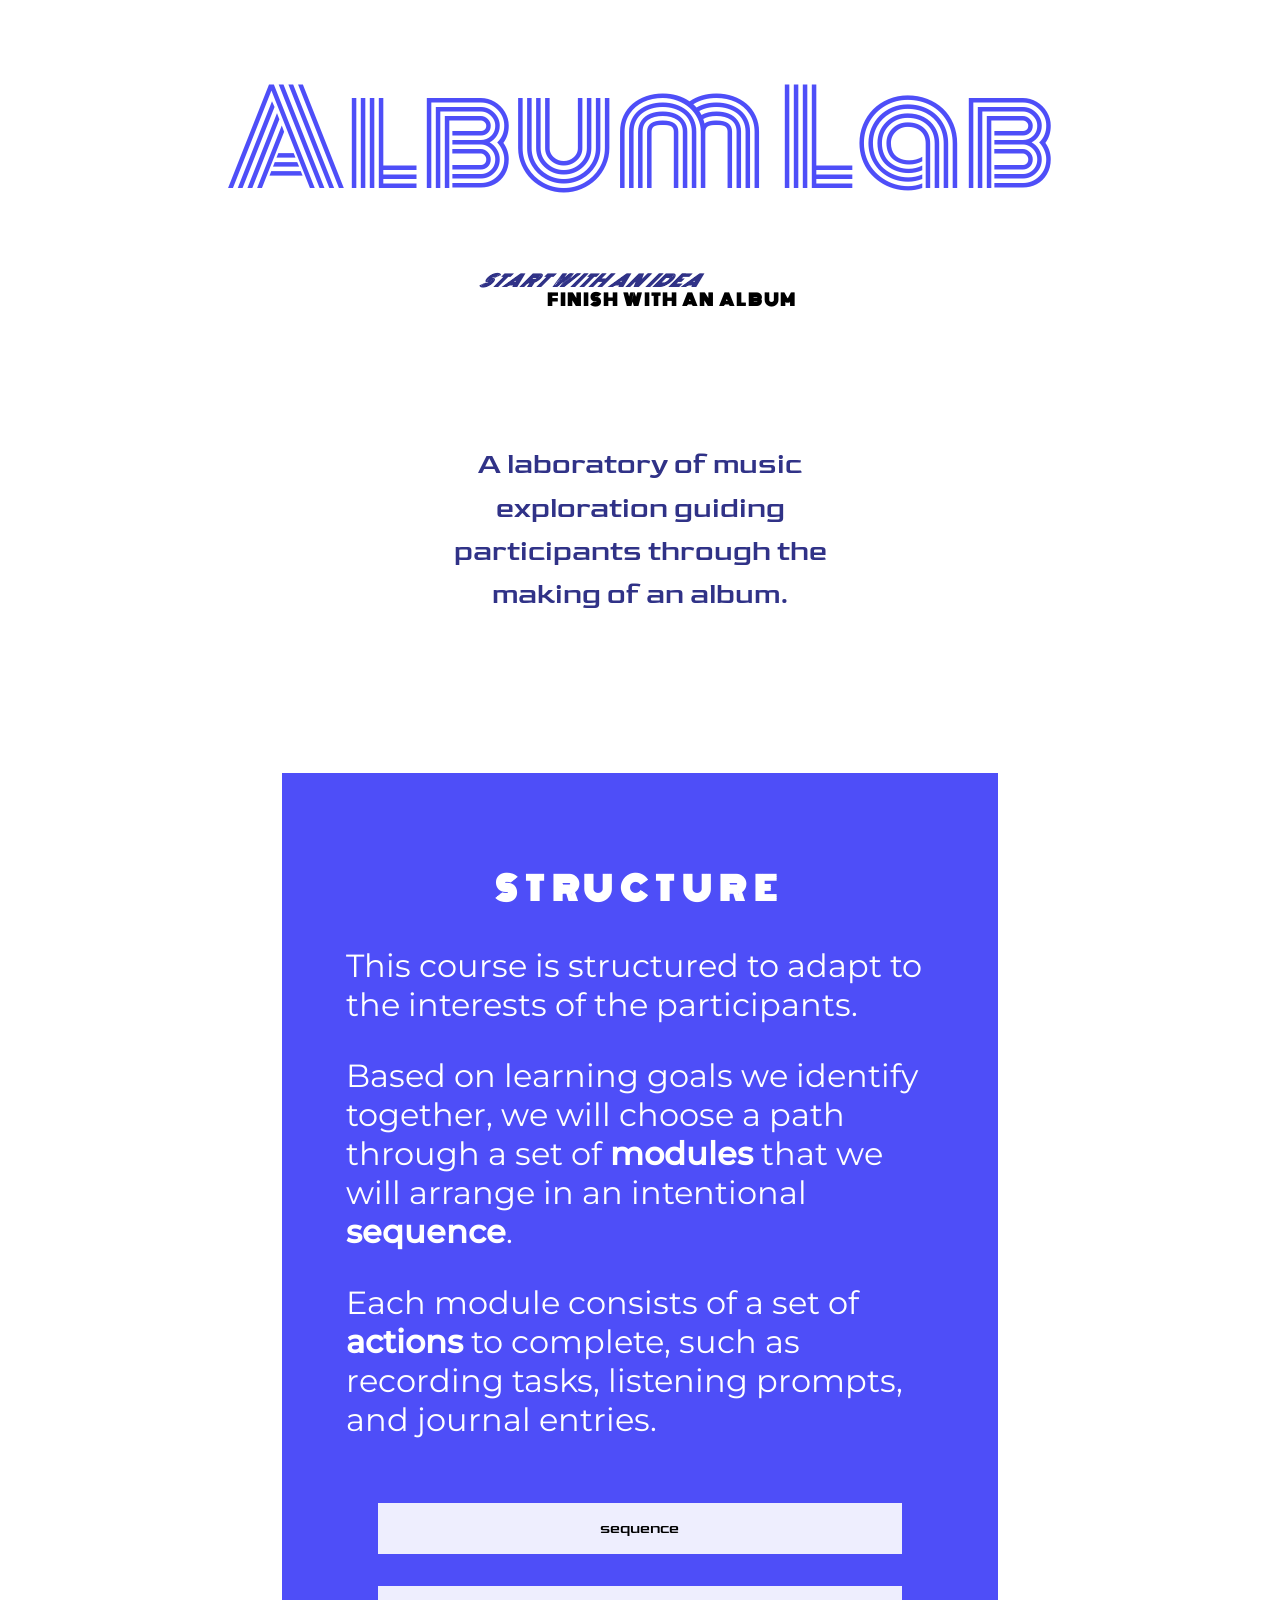
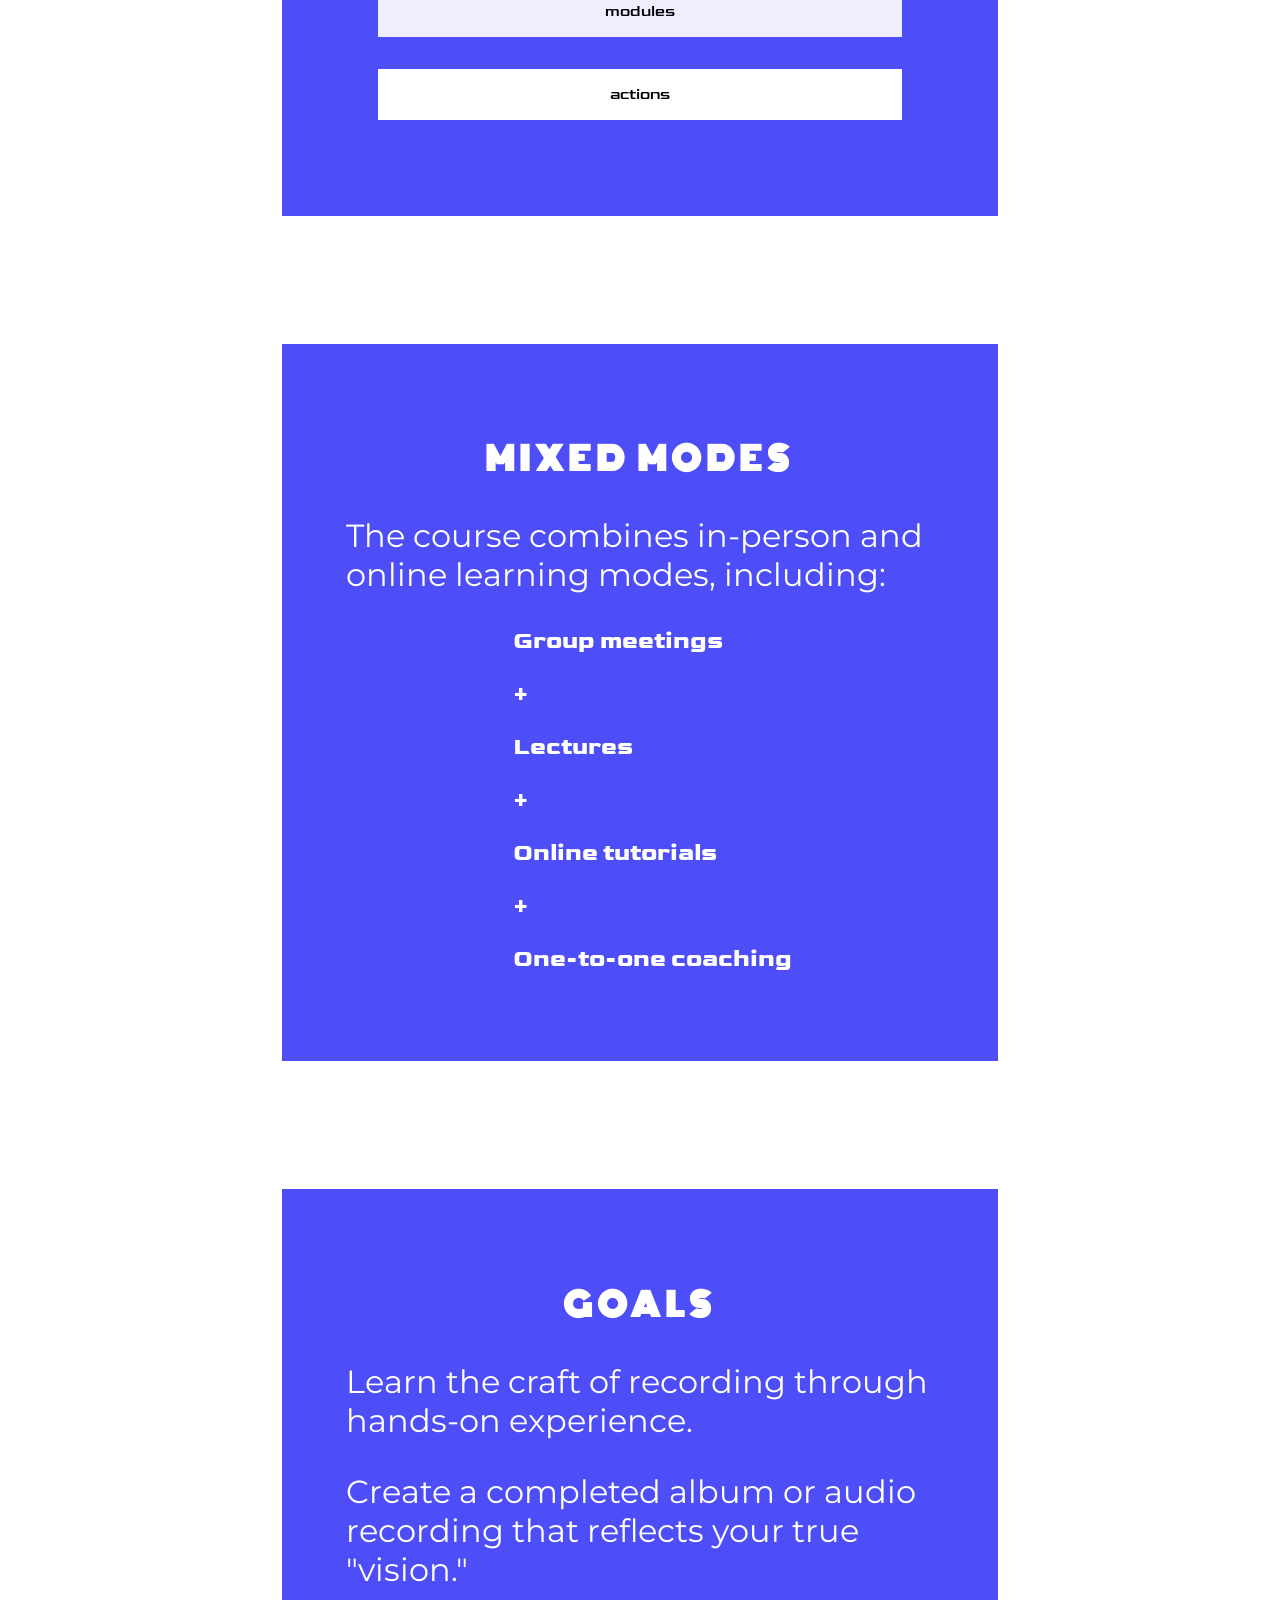
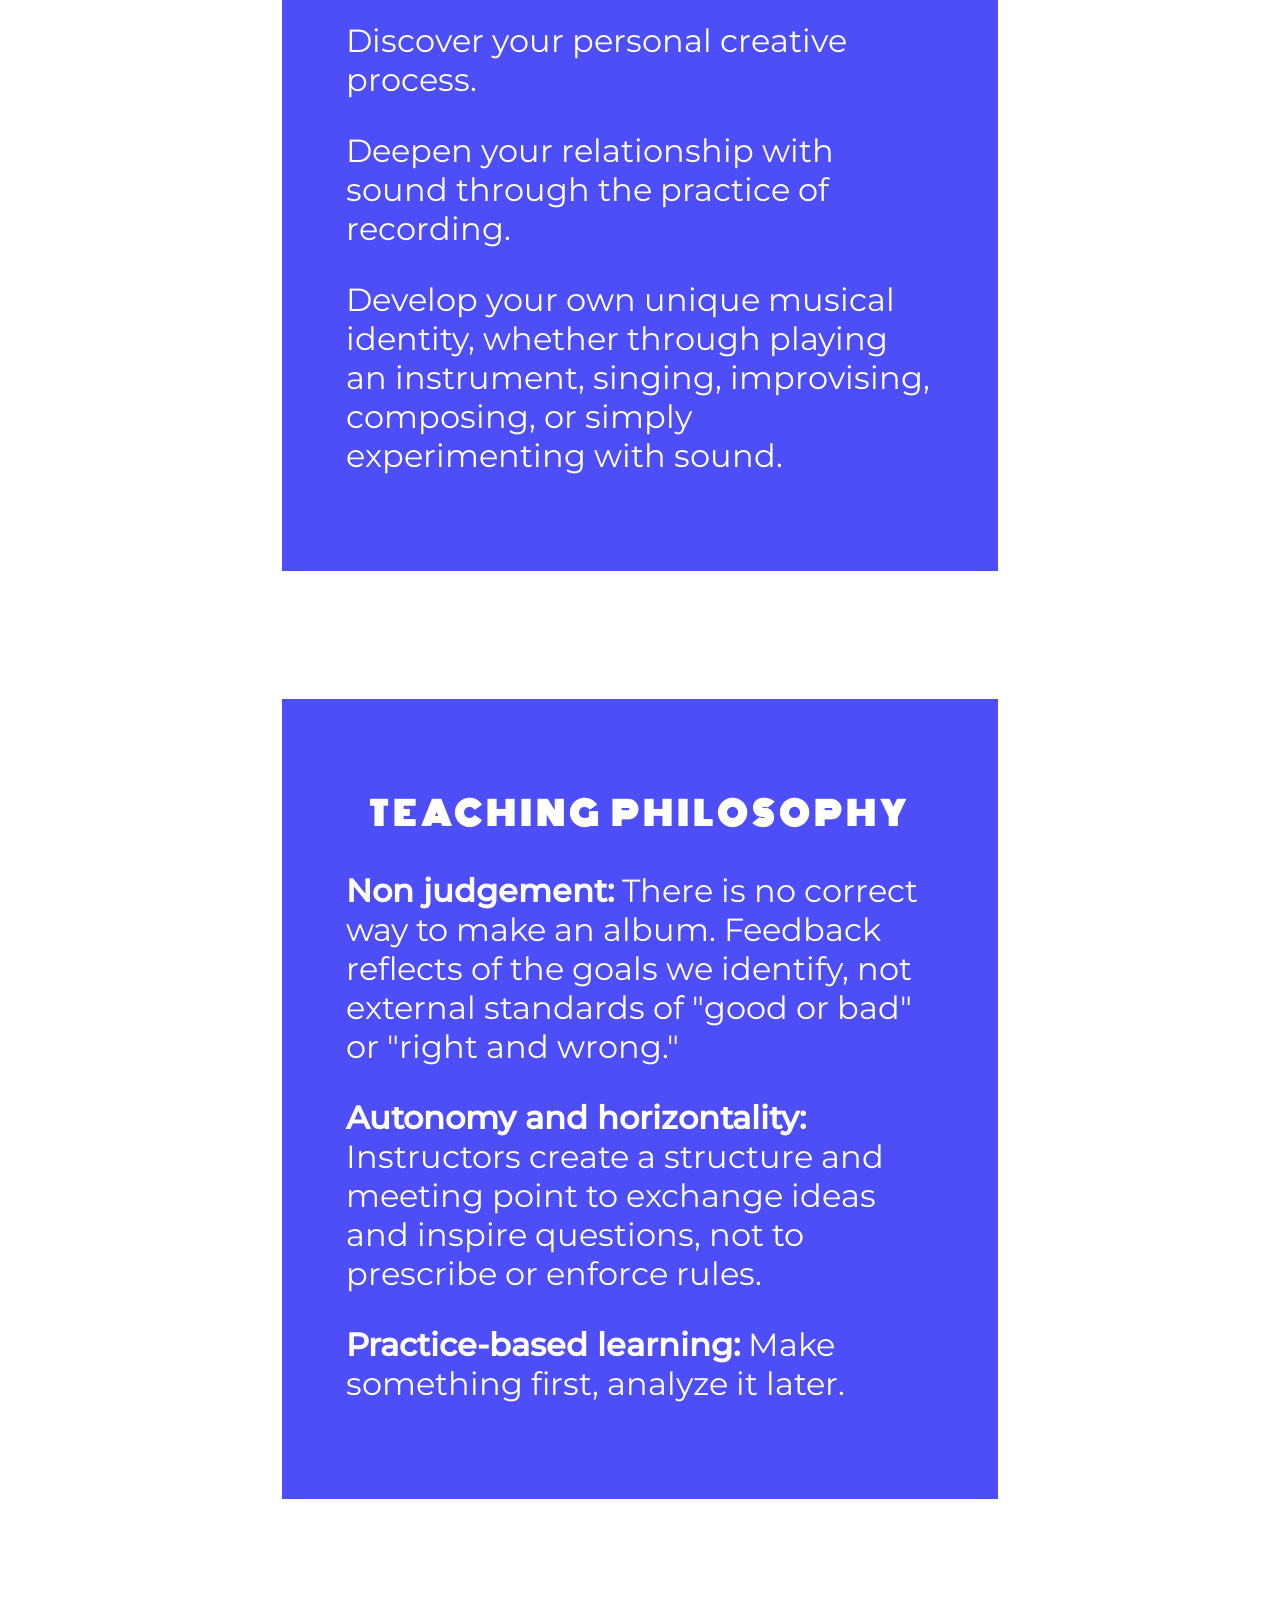
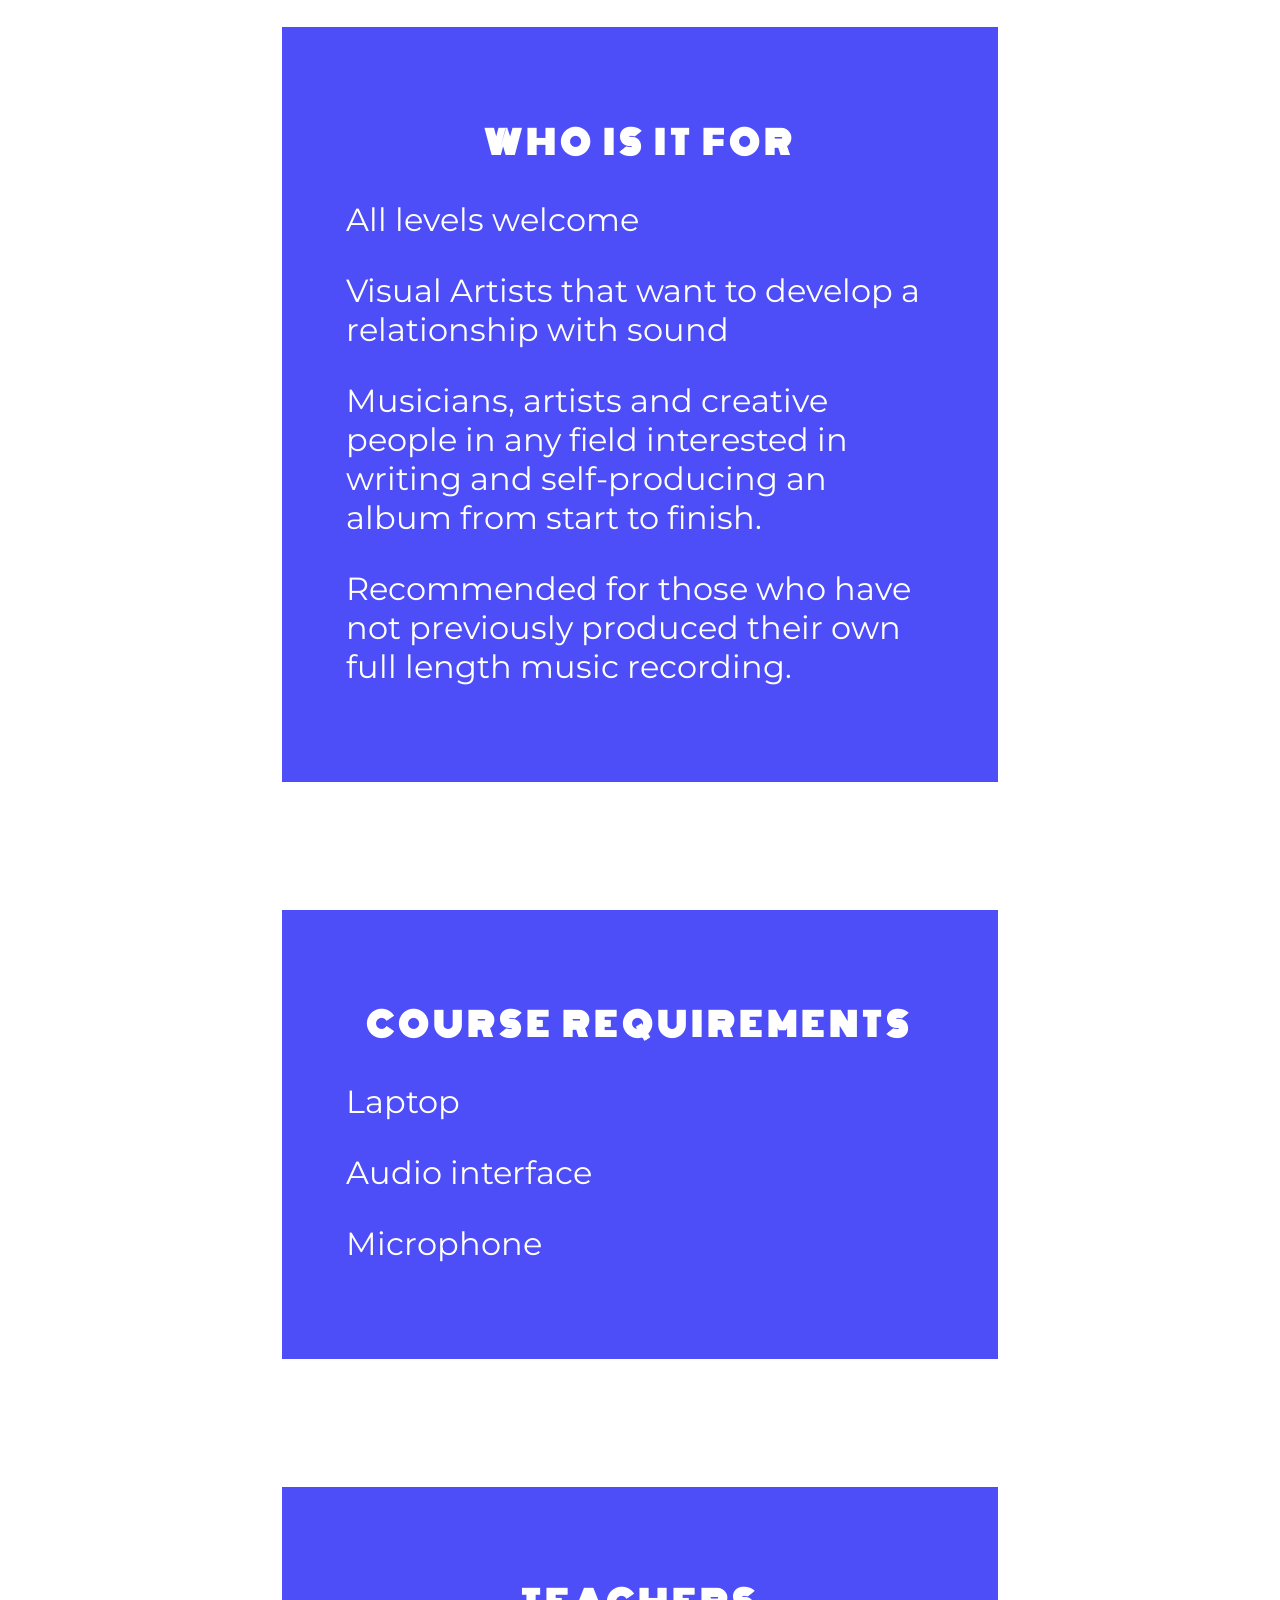
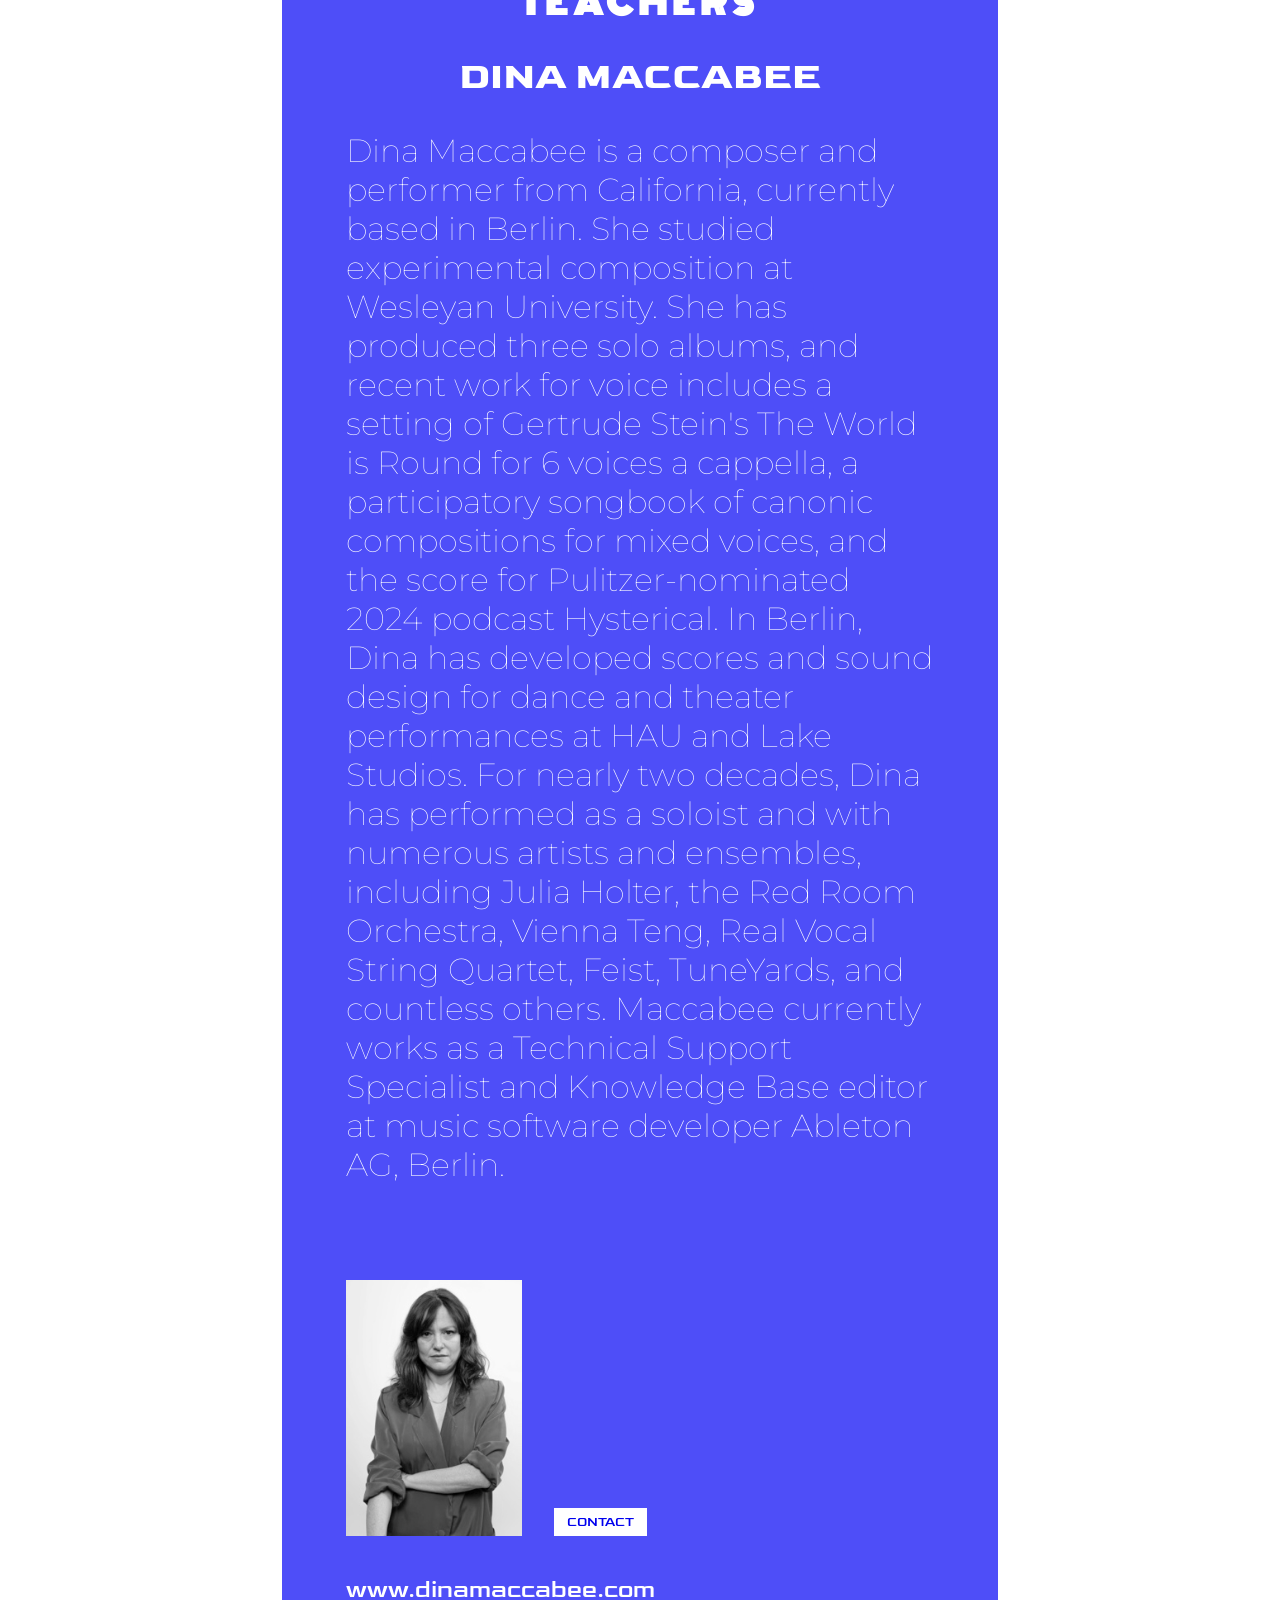
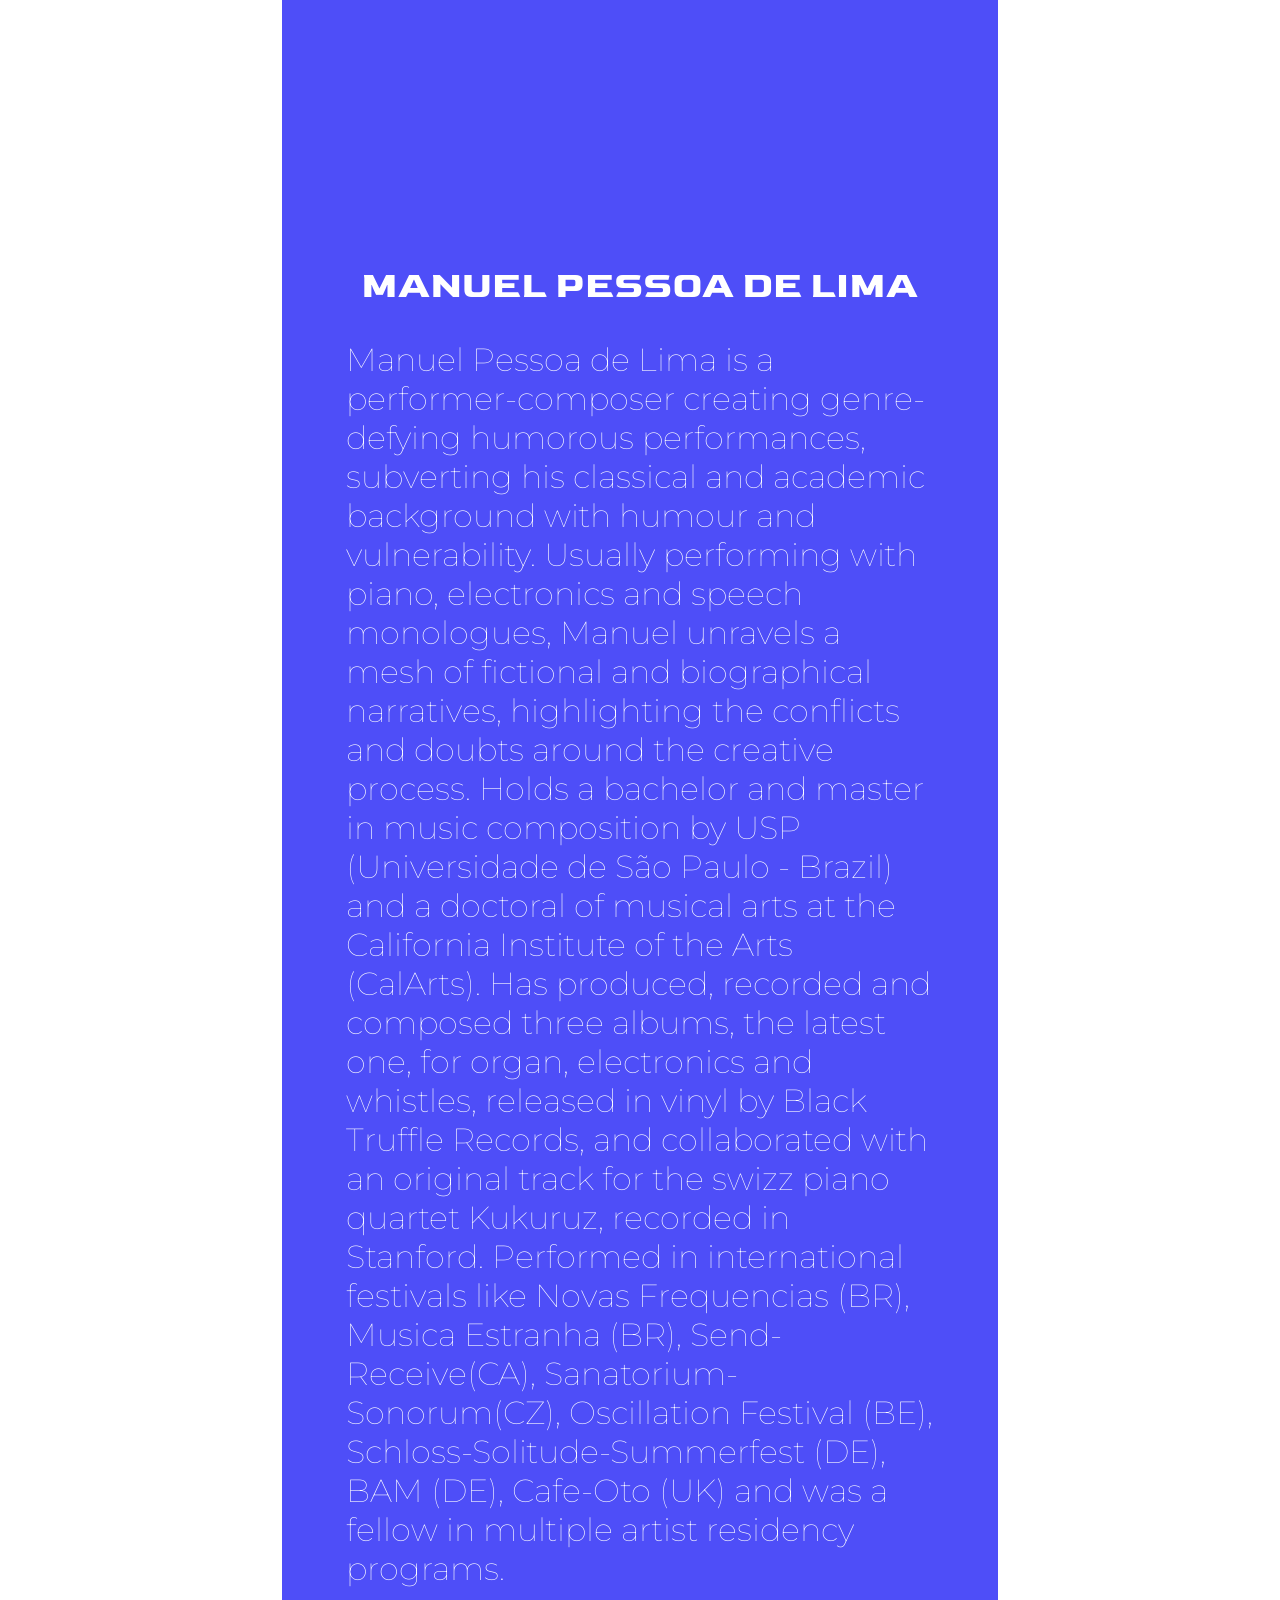
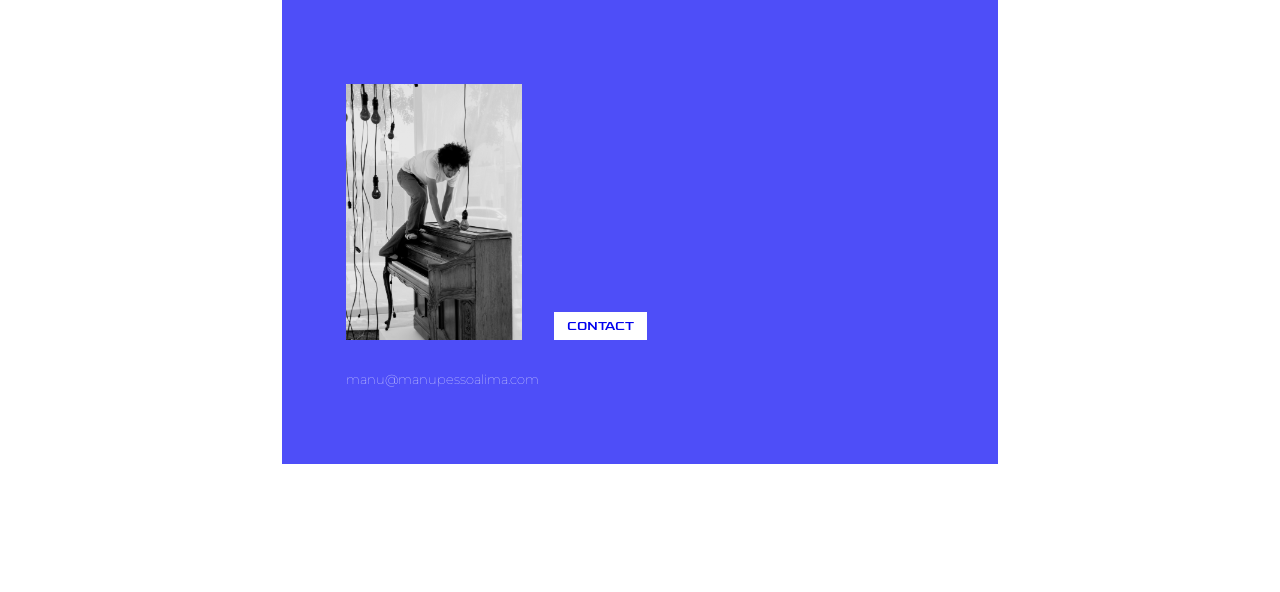
==== index.html @ 182e6493 "backup from bluehost" ====
<!DOCTYPE html>
<html lang="en">
<head>
    <meta charset="UTF-8">
    <meta name="viewport" content="width=device-width, initial-scale=1.0">
    <link rel="stylesheet" href="/css/albumfactory.css">
    <title>Album Lab</title>
</head>
<body>
    <div class="wrapper"> 
        <h1>Album Lab</h1>

        <div class="tagline-container">
            <p class="tagline">start with an idea</p>
            <p class="tagline right">finish with an album</p>
        </div>
        
        <div class="hero-block">
            <p class="description">A laboratory of music exploration guiding participants through the making of an album.  </p>    
        </div>

       <!--  <div class="contact-btn-container">
            <button class="open-contact">E-mail sign up</button>
        </div>

        <dialog class="contact-form-modal">
            <p>Want to learn how to join the next Album Lab session get started on recording your album? </p> 
            <p>Introduce yourself and sign up to receive more info about upcoming classes.</p>

            <form class="contact-form" action="/assets/contactform.php" method="post">
                <input type="text" name="name" placeholder="write your name" required>
                <input type="email" name="contact" placeholder="email" required>
                <textarea name="message" placeholder="message (optional)"></textarea>
                <button type="submit" name="submit" class="submit">Submit</button>
            </form>

            <p class="form-feedback"></p>
            <button class="close-contact">X</button>
        </dialog> -->
        
        <div class="course-wrapper">            
            <div class="card-container">
                <h2 class="card-title structure-grid-title">structure</h2>
                
                <p class="card-description">This course is structured to adapt to the interests of the participants.</p>
                <p class="card-description"> Based on learning goals we identify together, we will choose a path through a set of <strong>modules</strong>  that we will arrange in an intentional <strong>sequence</strong>.</p>
                <p class="card-description"> Each module consists of a set of <strong>actions</strong>  to complete, such as recording tasks, listening prompts, and journal entries.</p>

                
                <div class="structure-grid">
                    <a href="/sequence.html" class="structure-grid-button structure-first-item">sequence</a>
                    <a href="/modules.html" class="structure-grid-button structure-second-item">modules</a>    
                    <a href="/actions.html" class="structure-grid-button structure-third-item">actions</a>
                </div>

               

            </div> 

          
            
            <div class="card-container">
                <h2 class="card-title mixed-modes-title">MIXED MODES</h2> 
                <p class="card-description">The course combines in-person and online learning modes, including:</p>       
                <ul>
                    <li>Group meetings</li>
                    <p class="plus">+</p>
                    <li>Lectures</li>
                    <p class="plus">+</p>
                    <li>Online tutorials</li>
                    <p class="plus">+</p>
                    <li>One-to-one coaching</li>
                </ul>
            </div><!--card container-->

            <div class="card-container card-what-is-it-for">
                <h2 class="card-title">GOALS</h2>
                <p class="card-description">Learn the craft of recording through hands-on experience.</p>

                <p class="card-description">Create a completed album or audio recording that reflects your true "vision."</p>

                <p class="card-description">Discover your personal creative process.</p>

                <p class="card-description">Deepen your relationship with sound through the practice of recording.</p>

                <p class="card-description">Develop your own unique musical identity, whether through playing an instrument, singing, improvising, composing, or simply experimenting with sound.</p>
            </div>

            <div class="card-container card-philosophy">
                <h2 class="card-title">TEACHING PHILOSOPHY</h2>
            

                <p class="card-description"> <strong>Non judgement:</strong>  There is no correct way to make an album. Feedback reflects of the goals we identify, not external standards of "good or bad" or "right and wrong."</p>

                <p class="card-description"> <strong>Autonomy and horizontality:</strong>  Instructors create a structure and meeting point to exchange ideas and inspire questions, not to prescribe or enforce rules.</p>

                <p class="card-description"> <strong>Practice-based learning:</strong>  Make something first, analyze it later.</p>


            </div>

            <div class="card-container card-publico-alvo">
                <h2 class="card-title">WHO IS IT FOR</h2>
                <p class="card-description publico-alvo">All levels welcome</p>
                <p class="card-description publico-alvo">Visual Artists that want to develop a relationship with sound</p>
                <p class="card-description publico-alvo">Musicians, artists and creative people in any field interested in writing and self-producing an album from start to finish.</p>
                <p class="card-description publico-alvo">Recommended for those who have not previously produced their own full length music recording.</p>
            </div>

            <div class="card-container card-requirements">
                <h2 class="card-title">COURSE REQUIREMENTS</h2>
                <p class="card-description requirements">Laptop</p>
                <p class="card-description requirements">Audio interface</p>
                <p class="card-description requirements">Microphone</p>
            </div>

            <div class="card-container card-bios">
                <h2 class="card-title">TEACHERS</h2>
                <div class="bio">
                    <h3 class="teacher-name">Dina Maccabee</h3>
                    <p class="teacher-bio">Dina Maccabee is a composer and performer from California, currently based in Berlin. She studied experimental composition at Wesleyan University. She has produced three solo albums, and recent work for voice includes a setting of Gertrude Stein's The World is Round for 6 voices a cappella, a participatory songbook of canonic compositions for mixed voices, and the score for Pulitzer-nominated 2024 podcast Hysterical. In Berlin, Dina has developed scores and sound design for dance and theater performances at HAU and Lake Studios. For nearly two decades, Dina has performed as a soloist and with numerous artists and ensembles, including Julia Holter, the Red Room Orchestra, Vienna Teng, Real Vocal String Quartet, Feist, TuneYards, and countless others. Maccabee currently works as a Technical Support Specialist and Knowledge Base editor at music software developer Ableton AG, Berlin.</p>
                    
                    <div class="contact-container">
                        
                        <div class="profile-photo photo-dina"></div>
                        <div class="contact-me">
                                <a href="mailto:violina@gmail.com" class="contact-btn">contact</a>
                        </div>
                    </div>
                    <a class="website-link" href="https://www.dinamaccabee.com/" target="_blank">www.dinamaccabee.com</a> 
                </div>

                <div class="bio-space"></div>

                <div class="bio">
                    <h3 class="teacher-name">Manuel Pessoa de Lima</h3>
                    <p class="teacher-bio">Manuel Pessoa de Lima is a performer-composer creating genre-defying humorous performances, subverting his classical and academic background with humour and vulnerability. Usually performing with piano, electronics and speech monologues, Manuel unravels a mesh of fictional and biographical narratives, highlighting the conflicts and doubts around the creative process. Holds a bachelor and master in music composition by USP (Universidade de São Paulo - Brazil) and a doctoral of musical arts at the California Institute of the Arts (CalArts). Has produced, recorded and composed three albums, the latest one, for organ, electronics and whistles, released in vinyl by Black Truffle Records, and collaborated with an original track for the swizz piano quartet Kukuruz, recorded in Stanford. Performed in international festivals like Novas Frequencias (BR), Musica Estranha (BR), Send-Receive(CA), Sanatorium-Sonorum(CZ), Oscillation Festival (BE), Schloss-Solitude-Summerfest (DE), BAM (DE), Cafe-Oto (UK) and was a fellow in multiple artist residency programs.</p>

                    <div class="contact-container">
                        <div class="profile-photo photo-manu"></div>
                        <div class="contact-me">
                                <a href="mailto:manu@manupessoalima.com" class="contact-btn" >contact</a>
                        </div>
                    </div>
                    <p class="email">manu@manupessoalima.com</p> 
                </div>
            </div>
                        
        </div>
    </div>
<script src="/assets/script.js?v=2"></script>
</body>
</html>
---- css/albumfactory.css ----
/*/////////////////////
GENERAL SETUP
/////////////////////*/


@font-face {
    font-family: 'monoton';
    src: url(/assets/fonts/Monoton-Regular.woff2);
}

@font-face {
    font-family: 'goldman';
    src: url(/assets/fonts/Goldman-Bold.woff2);
    font-weight:700;
}

@font-face {
    font-family: 'goldman';
    src: url(/assets/fonts/Goldman-Regular.woff2);
    font-weight:400;
}

@font-face {
    font-family: 'montserrat' ;
    src: url(/assets/fonts/Montserrat-Thin.woff2);
    font-weight:100;
}

@font-face {
    font-family: 'montserrat';
    src: url(/assets/fonts/Montserrat-Light.woff2);
    font-weight:300;
}

@font-face {
    font-family: 'montserrat';
    src: url(/assets/fonts/Montserrat-Medium.woff2);
    font-weight:500;
}

@font-face {
    font-family: 'montserrat';
    src: url(/assets/fonts/Montserrat-Regular.woff2);
    font-weight:400;
}

/*/////////////////////
SETUP MOBILE
/////////////////////*/

:root{

    --fs-regular:1rem;
    --fs-website-link:0.8rem;
    --fs-logo:4rem;
    --fs-description:1.5rem;
    --fs-list-bigger:1.5rem;
    --fs-items:clamp(1.5rem, 5vw, 3rem);
    --fs-items-smaller:clamp(1rem, 3vw, 2rem);
    --fs-back-to-home:1em;
    --fs-card-title:clamp(1rem, 3vw, 2rem);
    --fs-card-item:2rem;
    --fs-module-btn:1rem;
    --fs-action-item:clamp(0.8rem, 1vw, 1.5rem);
    --fs-module-item:clamp(0.8rem, 1vw, 1.5rem);
    --fs-module-grid-item:clamp(1rem, 2vw, 1.5rem);
    --fs-contact-btn: clamp(0.8rem, 1vw, 1.5rem);

    --color-logo:rgb(78, 78, 248);
    --color-light-shade: rgba(22, 24, 120, 0.888);
    --color-cards:rgba(78, 78, 248);
    --color-card-text:rgb(255, 255, 255); 
    --color-first-item:rgba(255, 255, 255, 0.9);
    --color-second-item:rgba(255, 255, 255, 0.9);
    --color-third-item:rgb(255, 255, 255);
    --color-module-btn:rgba(255, 255, 255);
    --color-action-btn:rgba(255, 255, 255);
    --color-module-1:rgb(152, 248, 166);
    --color-module-2:rgb(79, 149, 255);
    --color-module-3:rgba(255, 230, 1, 0.834);
    --color-btn-hover:rgb(12, 243, 255);
    --color-modal-item-text:rgb(0, 0, 0);

    --color-contact-btn:white;


    --color-random-module-1: #E63946; /* Vibrant red - anchor */
    --color-random-module-2: #F1FAEE; /* Soft off-white */
    --color-random-module-3: #A8DADC; /* Light aqua */
    --color-random-module-4: #457B9D; /* Desaturated blue */
    --color-random-module-5: #1D3557; /* Deep navy */
    --color-random-module-6: #FFB703; /* Warm yellow-orange */
    --color-random-module-7: #8ECAE6; /* Sky blue */


    /* --color-logo: rgb(78, 78, 248); */

    --color-month-card: rgb(78,78,248);
    --color-month-card-text:white;
    --color-month1:  rgba(255, 99, 71, 0.15);    /* Tomato red */
    --color-month2:  rgba(255, 165, 0, 0.25);    /* Orange */
    --color-month3:  rgba(255, 215, 0, 0.85);    /* Gold */
    --color-month4:  #00c95bd9;   /* Medium sea green */
    --color-month5:  rgba(32, 178, 170, 0.85);   /* Light sea green */
    --color-month6:  rgba(70, 130, 180, 0.85);   /* Steel blue */
    --color-month7:  rgba(123, 104, 238, 0.85);  /* Medium slate blue */
    --color-month8:  rgba(186, 85, 211, 0.85);   /* Medium orchid */
    --color-month9:  rgba(255, 105, 180, 0.85);  /* Hot pink */
    --color-month10: rgba(205, 92, 92, 0.85);    /* Indian red */
}

body{ 
    margin:0;
    padding:0; 
    font-family: "Goldman", sans-serif;
    font-size:var(--fs-regular);
}

/*/////////////////////
LAYOUT MOBILE
/////////////////////*/

.wrapper{
    width:100%;
    margin:0 auto;
}

.tagline-container{
    width:80%;
    margin:1em auto;
    
}

.hero-block{
    width:60%;
    margin:1em auto; 
    padding:1em;  
}

.contact-btn-container{
    margin:1em;
    padding:1em;
    gap:0;
    margin-bottom:5em;
}

.course-wrapper{
    width:80%;
    margin:3em auto;
}

.card-container{
    background-color:var(--color-cards);
    padding:2em;
    
    margin-bottom:4em;
    color:var(--color-card-text);
}

.coming-soon-wrapper{
    background-color: black;
    width:100%;
    max-width: 100vw; /* prevent overflow beyond viewport */
    box-sizing: border-box;
}

.structure-grid{ 
    display:grid;
    padding:1em;
    grid-template-columns: 1fr 1fr;
    grid-template-rows:auto 1fr 0.25fr;
    gap:1em;
    justify-content: center;
}

.back-to-home-container{
    margin:1em;
}

.sequence-card{
    width:70%;
    margin:4em auto;
    padding:2em;
    background-color: var(--color-month-card);
}

.modal-btn-container{
    text-align: center;
    margin:5em auto 2em;
}

.module-grid, .action-grid, .contact-btn-container{
    display:flex;    
    flex-wrap:wrap;
    
    justify-content: center;
  
}


.module-grid, .action-grid{
    margin:1em;
    padding:1em; 
    gap:1em;
}



.contact-container{
    display:flex;
    height:16em;
    align-items: center;    
    gap:1em;
    margin:3em auto 1em;   
}

.contact-me{
    height:100%;
    width:50%;
    display:flex;
    align-items:end;
}

.email{
    font-family:'montserrat';
    font-weight:100;
    font-size:0.8rem;
}

.profile-photo{
    width:50%;
    height:100%;
    background-blend-mode: multiply;   
}

.photo-dina{
    background-image: url(/assets/img/dina.jpeg);
    background-position: 80% center;
    filter: grayscale(100%);
    background-repeat: no-repeat;
    background-size: cover;  
}

.photo-manu{
    background-image: url(/assets/img/manu_credit_john_viscotti.jpeg);
    background-position: 70% center;
    background-size: cover;  
    filter: grayscale(100%);
}

/*/////////////////////
TYPOGRAPHY MOBILE
/////////////////////*/

h1{
    font-family: 'monoton';
    font-size:var(--fs-logo);
    font-weight:100;
    color:var(--color-logo);
    
    line-height:0.85;
    text-align:center;
    
    /* transform: perspective(500px) rotateX(49deg) rotateY(-22deg) ;   */
 
}

.tagline{
    font-family:'monoton', sans-serif;
    font-weight:800;
    letter-spacing: 2px;
    line-height: 0.2;
    text-transform: uppercase;
    transform:skew(-45deg);
    color:var(--color-light-shade);

}

h2{
    font-family: 'monoton', sans-serif;
    text-transform: uppercase;
    font-size:var(--fs-items);
    text-align: center;
    letter-spacing: 5px;
}

.month-number{
    margin:0;
    color:var(--color-month-card-text);
}

h3{
    text-transform: uppercase;
    text-align: center;
    margin:0;
}

.month-subtitle{
    color:var(--color-card-text);
}

.month-card-item{
    font-size:var(--fs-card-item);
    text-align: center;
    color:var(--color-card-text);
}

.right{
    text-align: right;
    transform:skew(0);
    color:black;
}


.description{   
    font-size: var(--fs-description);
    color:var(--color-light-shade);
    line-height: 1.4;
}

.card-description{
    color:var(--color-card-text);
    font-family:'montserrat';
}



.card-title{
    text-align: center;
    color:var(--color-card-text);
    font-size:var(--fs-card-title);
}

ul{
    width:50%;
    margin:0 auto;  
    list-style-type: none;
    font-weight: 800;
    font-size:var(--fs-list-bigger);
}

li{
    margin:1em 0;
    color:var(--color-card-text);
}

.plus{
    text-align: left;
    color:var(--color-card-text);
}

.structure-grid-button{ 
    text-decoration: none;
    text-align: center;
    color:var(--color-card-text);
    color:black;
    padding: 4em 0.5em;
}

.structure-grid-button:hover{
    background-color:var(--color-btn-hover);
    color:white;
    
}

.bio-space{
    height:8em;
}

.teacher-bio{
    font-family:'montserrat';
    font-weight:400;
}

.contact-btn{
   display:flex;
    
    text-decoration:none;
    text-transform: uppercase;
    padding:0.5em 1em;
    background-color: var(--color-contact-btn);
    font-size: var(--fs-contact-btn);
}

.contact-btn:hover{
    background-color: var(--color-btn-hover);
}

.back-to-home{
    text-decoration: none;
    font-size:var(--fs-back-to-home); 
    color: var(--color-light-shade);
    
    padding:0.5em;
}

.back-to-home:hover{
    background-color:var(--color-btn-hover);
    
}

.module-btn, .action-btn{
    
    text-decoration:none;
    padding:1em 3em;
    color:black;
    font-size:var(--fs-module-btn);
    font-weight:800;
    text-transform: uppercase;  
    border:none;
}

.module-btn{
    background-color:var(--color-module-btn);
}

.action-btn{
    background-color: var(--color-action-btn);
}

.module-btn:hover, .action-btn:hover{
    color:white;
    background-color: var(--color-btn-hover);
   
}

.modal{
    border:none;
    max-width:50%;
    background-color: rgba(12,32,33,0);
}

.modal::backdrop{
    background:linear-gradient(45deg, rgb(0, 0, 0), rgba(190, 183, 184, 0.7));
   
}

.close-modal-btn{
    background-color: rgb(228, 227, 227);
    border:none;
    padding:1em;
    margin:2em 0 1em;
}

.close-modal-btn:hover{
    background-color:var(--color-btn-hover);

}

.modal-item{
    font-size:var(--fs-module-item);
    padding:3em;
    background-color: white;
    box-shadow: #8ECAE6;
}

.structure-grid-title{
    grid-column-start:1;
    grid-column-end:-1; 
    text-wrap: wrap;
    letter-spacing: 8px;
    font-size:var(--fs-items-smaller);
    color:var(--color-card-text);
}

.structure-first-item{
    background-color: var(--color-first-item);
}

.structure-second-item{
    background-color: var(--color-second-item);
}

.structure-third-item{
    background-color:var(--color-third-item);
    grid-column-start:1;
    grid-column-end:-1;
    padding:2em;   
}

.module-grid-item{
    display:flex;
    margin:0;
    justify-content: center;
    align-items: center;
    text-align:center;
    height:7em;
    width:7em;
    padding:1em;
    
    font-size:var(--fs-module-grid-item);
    background-color: white;
}

.action-grid-item{
    display:flex;
    padding:2em;
    font-size:var(--fs-action-item);
    width:20%;
    justify-content: center;
    align-items: center;
  
   
}

.action-grid-item, 
.module-grid-item{
    border:dashed black 4px;
}

.coming-soon{
    font-size:var(--fs-regular);
    color:red;
}

.albumfactory{
    font-family: 'monoton';
}

.album-factory-pattern{
    margin:0;
    padding:0;
    word-break: break-all;
    white-space: normal;
    overflow-wrap: break-word;
    color:rgb(196, 240, 255);
    letter-spacing: 6px;
}

.open-contact{
    text-decoration: none;
    width:7em;
    text-align: center;
    background-color: var(--color-logo);
    color:white;
    font-weight:bold;
    padding:1em;    
    border:none;
    font-size:var(--fs-regular);
    margin:0; 
}

.open-contact:hover{
    background-color: var(--color-btn-hover);
}

.contact-form-modal{
    border:none;
    max-width:50%;
}

.website-link{
    text-decoration: none;
    color:white;
    font-size:var(--fs-website-link);
    
}

.website-link:hover{
    color:var(--color-btn-hover);
}

/*/////////////////////
CONTACT FORM MOBILE
/////////////////////*/

input, textarea, button{
    margin:1em;
    outline:var(--color-light-shade);
    border:solid 2px grey;
    box-shadow: 0 0 6px rgba(78, 78, 248, .5);
    padding:0.5em;
    color:var(--color-logo);
}

.submit, .close-contact{
    background-color: white;
}



textarea{
    resize:vertical;
}

.open-contact{
    text-transform: uppercase;
}

.form-feedback {
    color: green;
    display: none;
}

/*/////////////////////
SETUP DESKTOP
/////////////////////*/

@media (min-width:768px){

    :root{
        --fs-regular:2rem;
        --fs-tagline-text:1rem;
        --fs-description:1.8rem;
        --fs-module-btn:1rem;
        --fs-logo:8rem;    
        --fs-website-link:1.5rem;
    }

 
    /*/////////////////////
    LAYOUT DESKTOP
    /////////////////////*/

    .wrapper{
        width:70%;
    }

    .tagline-container{
        width: 35%;
        font-size:var(--fs-tagline-text);
        margin:5em auto;
        
     
    }

    
    

    .hero-block{
        width:50%;
        text-align: center;
        margin:0 auto;
       
    }

    .structure-grid{
        grid-template-columns: 1fr;
        grid-template-rows:1fr;
        
    }

    .modal-btn-container{
        text-align: center;
        margin:2em auto;
    }

    .contact-btn-container{
        margin:1em;
        padding:1em;  
    }

    .contact-container{
        height:8em;
    }

    .profile-photo{
        width:30%;
    }



    /*/////////////////////
    TYPOGRAPHY DESKTOP
    /////////////////////*/


    .action-grid-item{
        font-size:1rem;
    }

    .structure-third-item, .structure-second-item, .structure-first-item{
        padding:1em;
        font-size:var(--fs-module-btn);
    }

    .module-btn, 
    .action-btn{
        font-size:var(--fs-module-btn);
    }

    .teacher-bio{
        font-weight:100;
    }

    .description{
        line-height: 1.5;
    }

    /*/////////////////////
    CONTACT FORM MOBILE
    /////////////////////*/

    form{
        display:flex;
        flex-direction: column;
    }


}
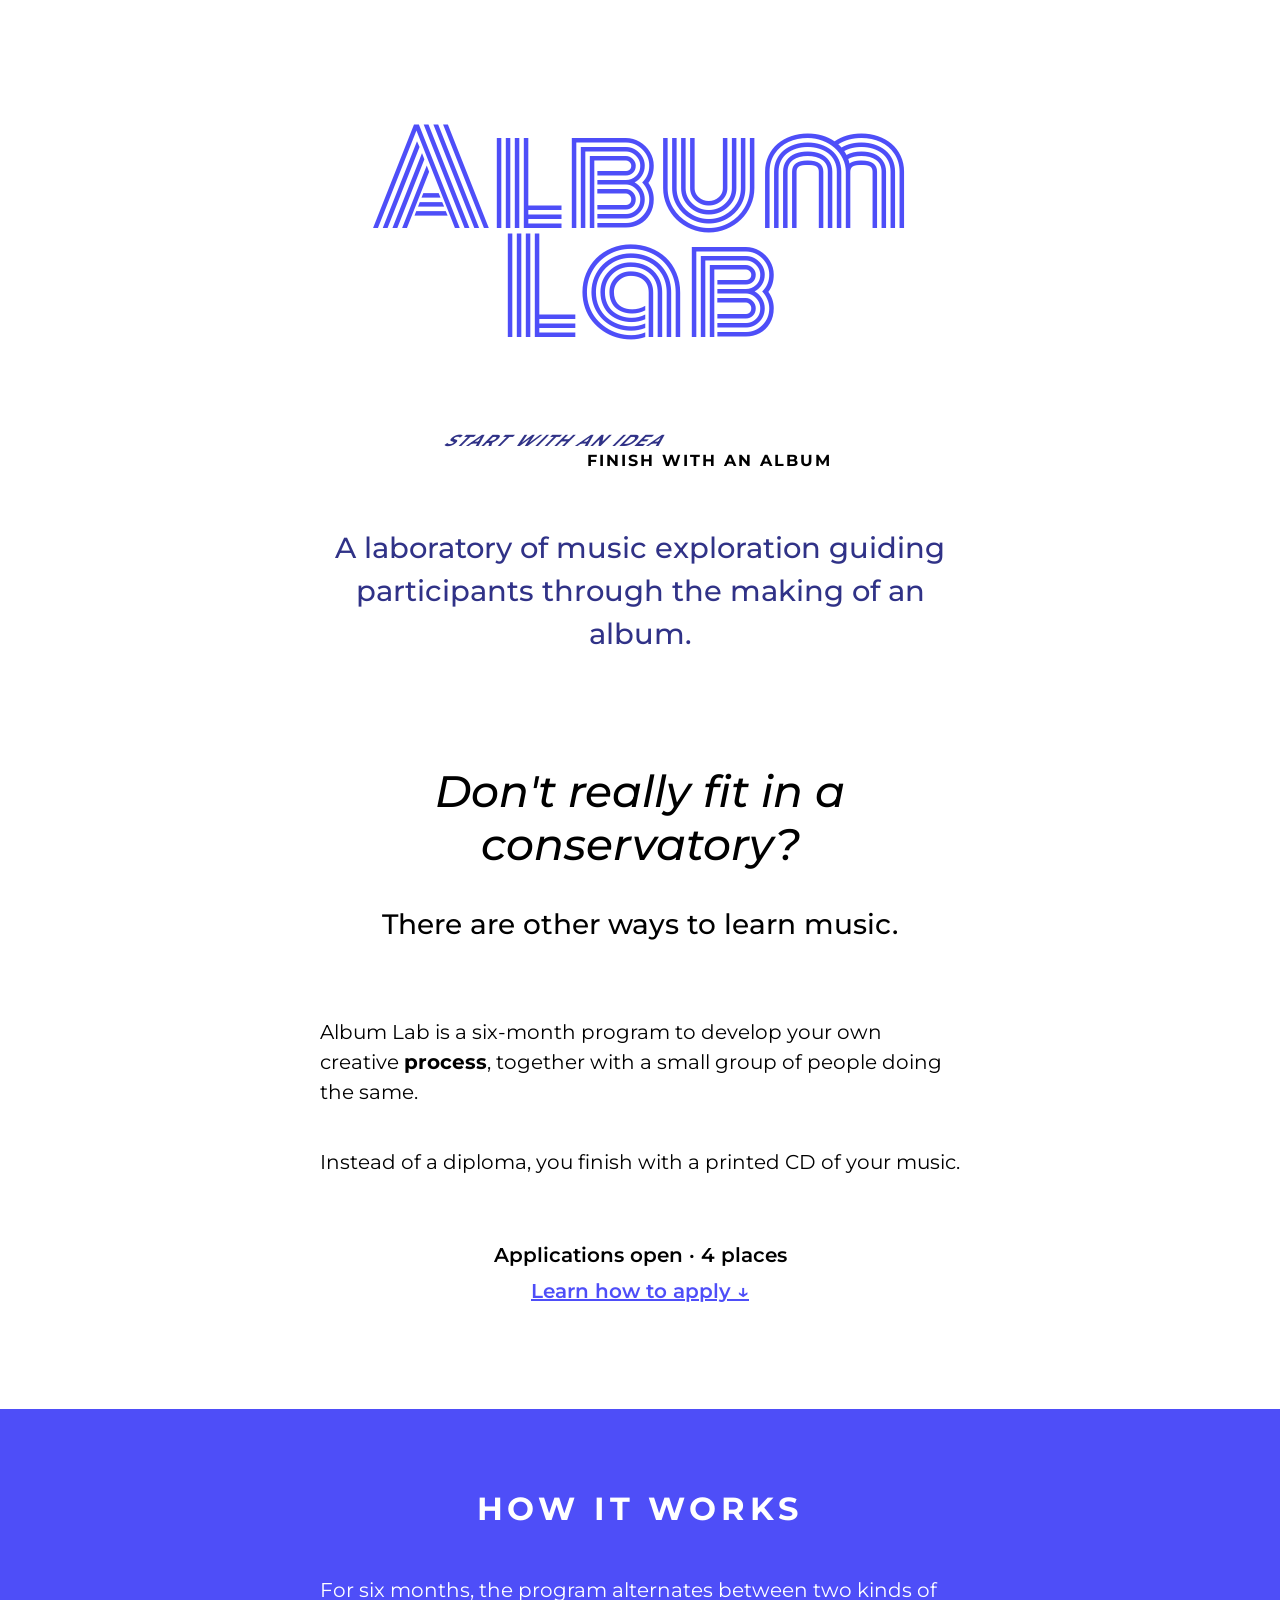
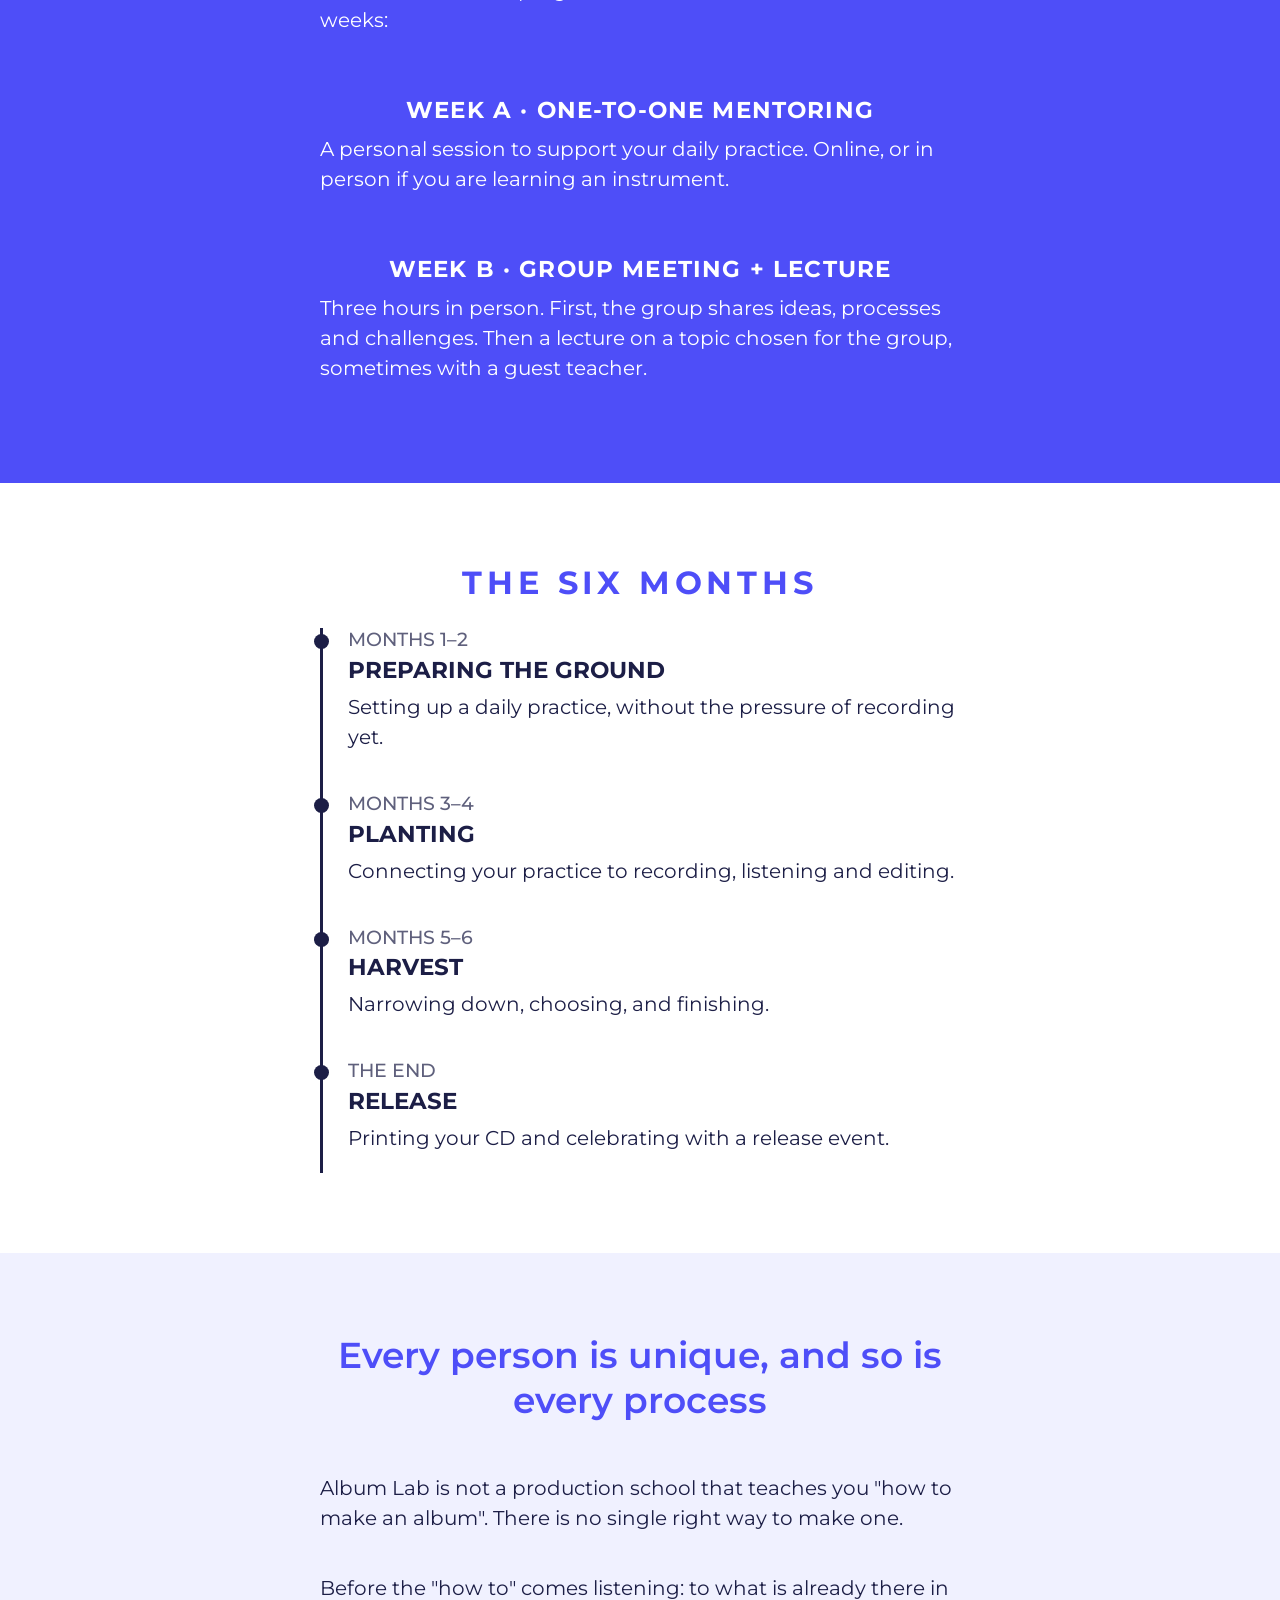
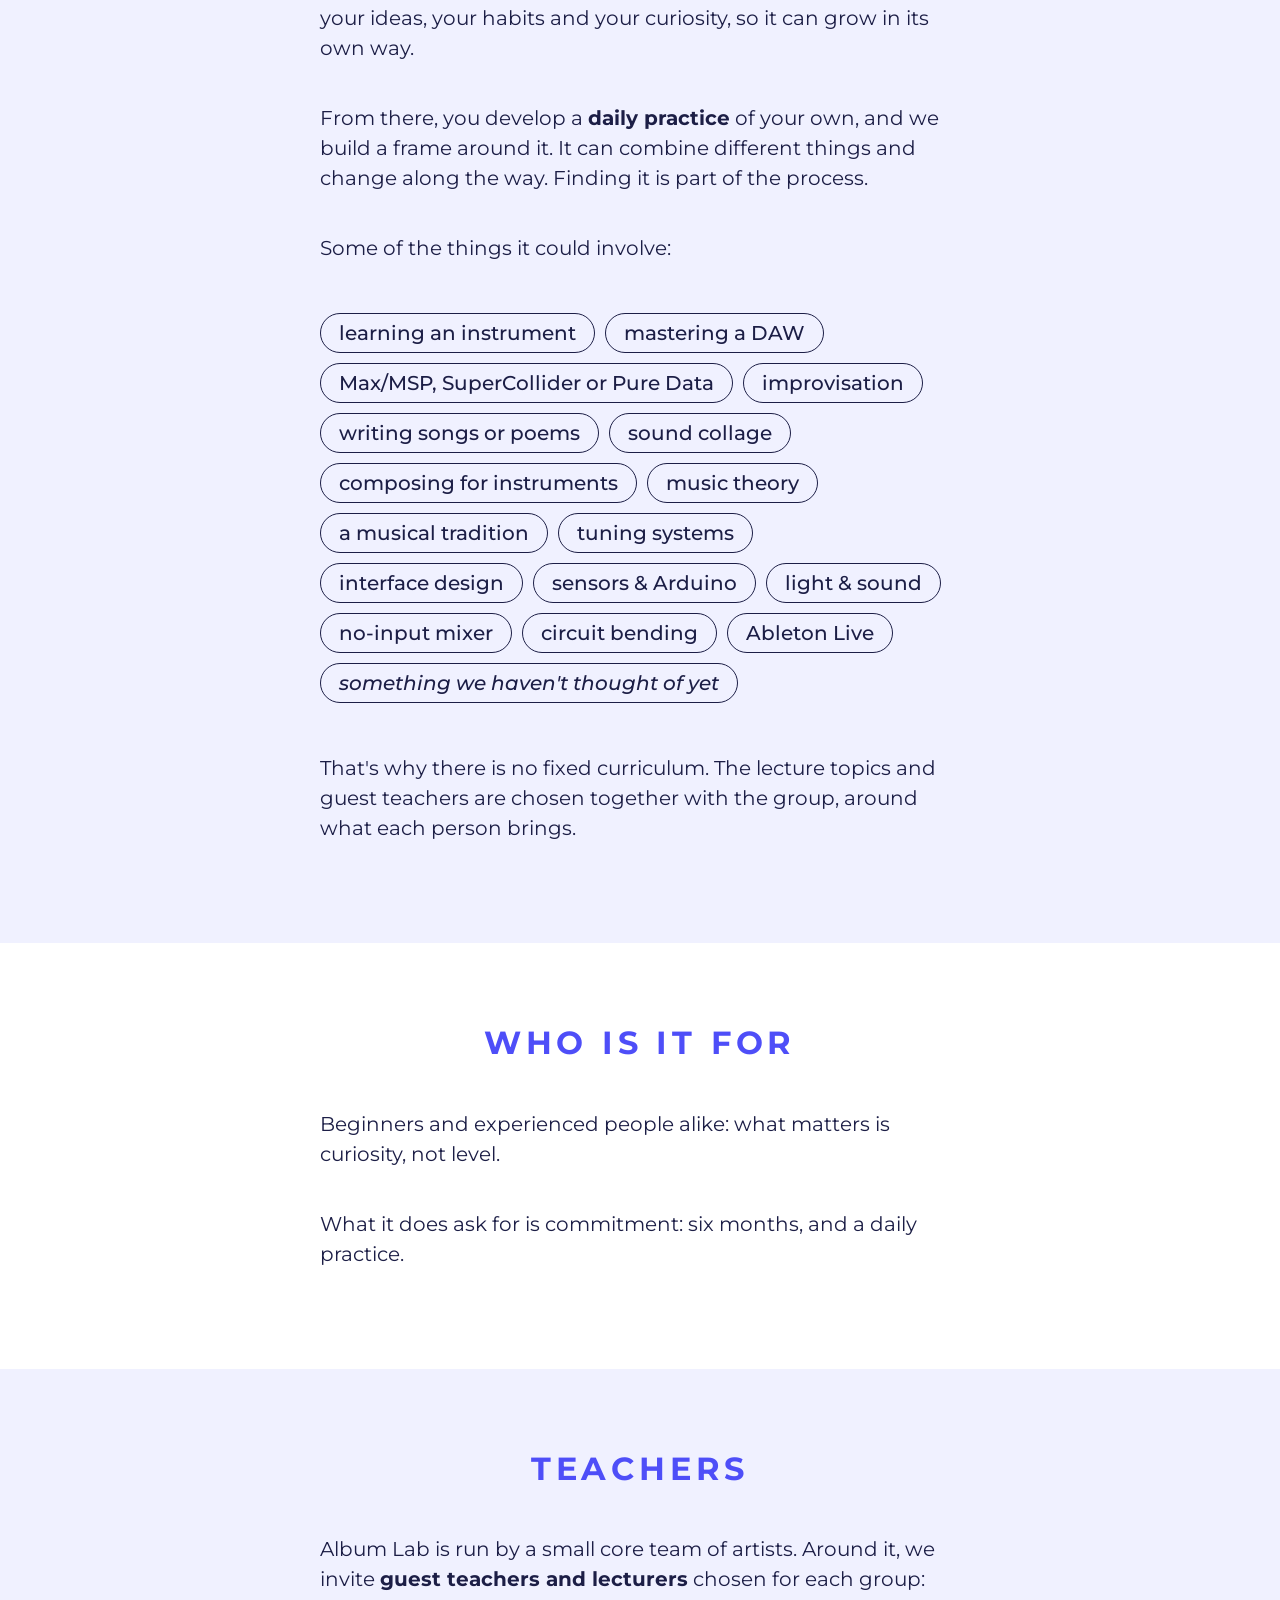
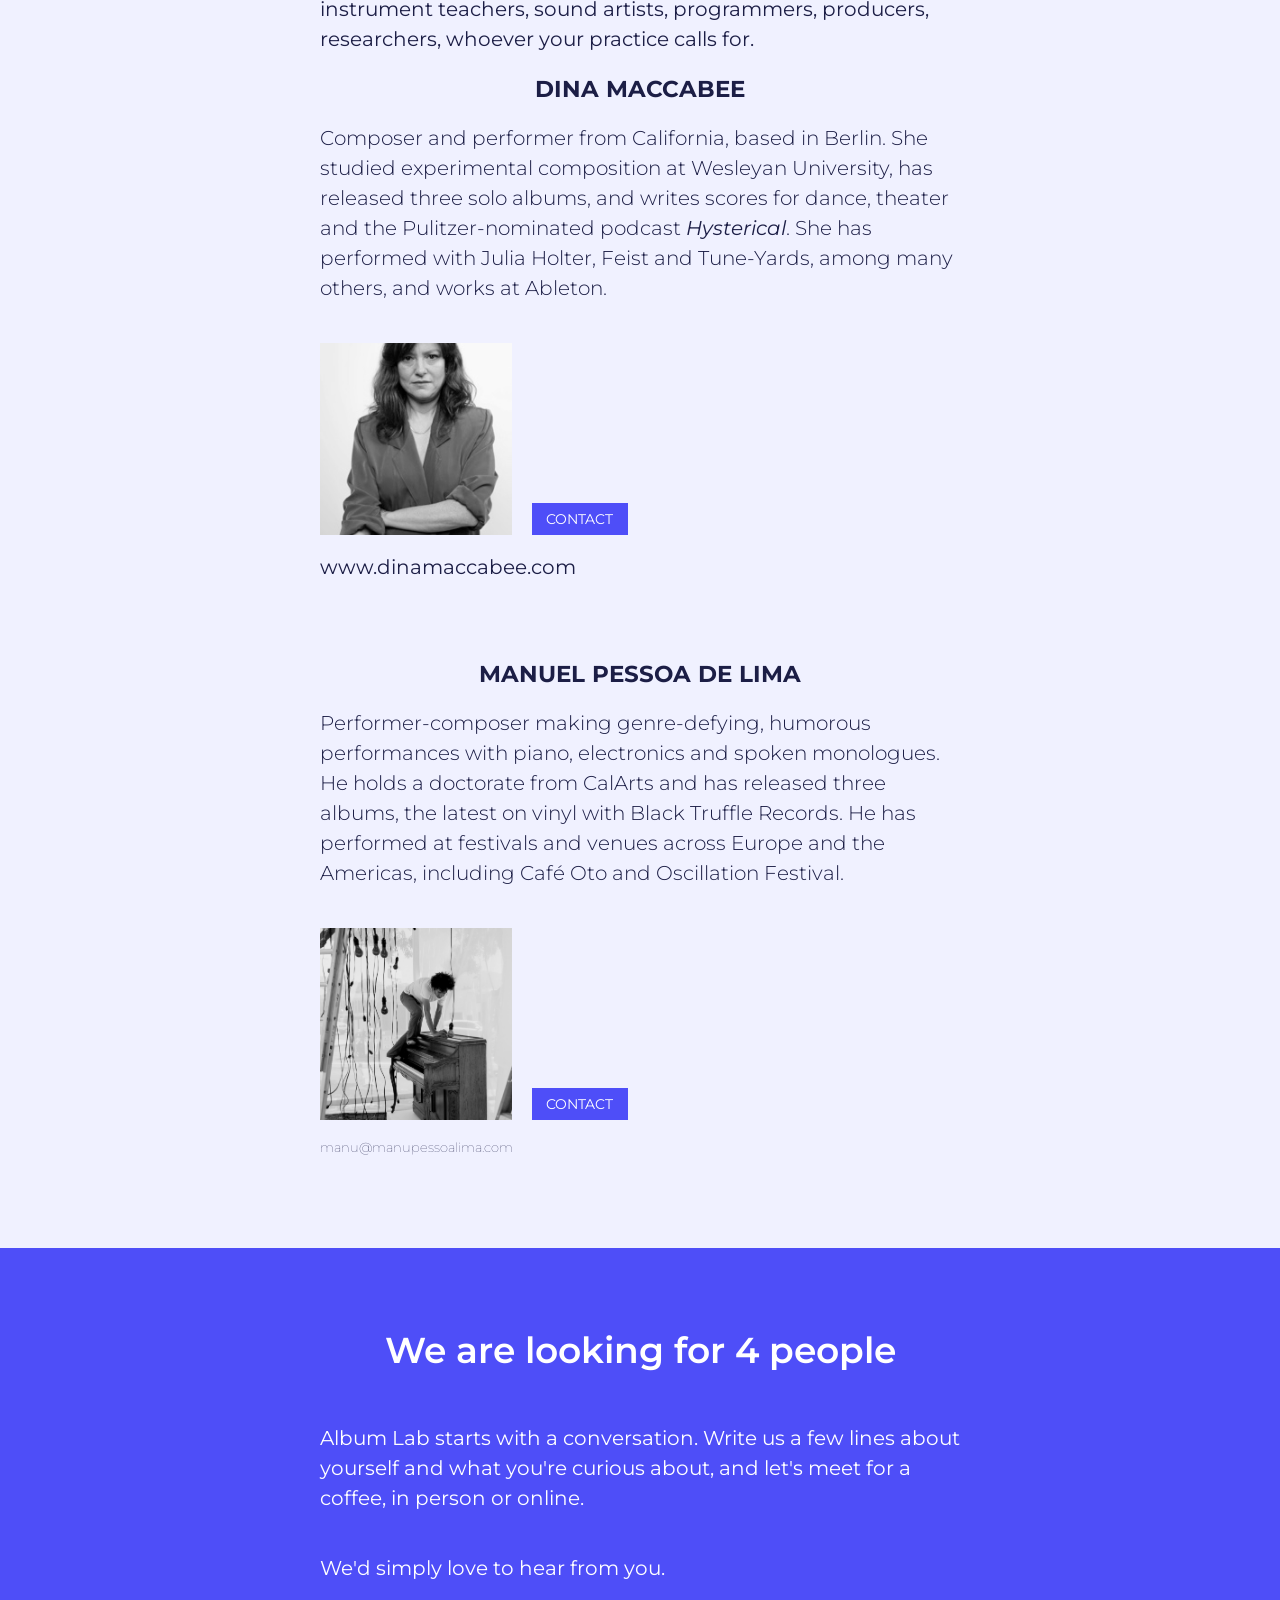
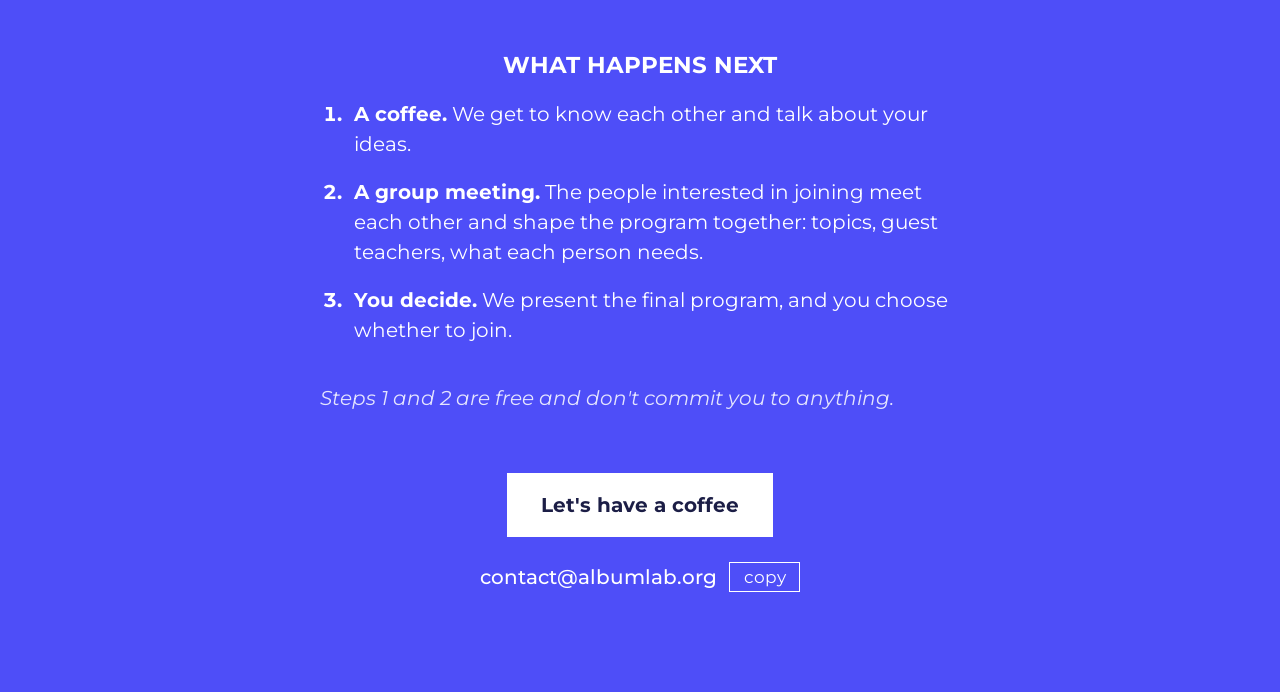
==== commit 12f9d2f4: "Redesign homepage as a single scrolling page - Hero fills most of the phone screen; new hook section" ====
--- a/index.html
+++ b/index.html
@@ -3,151 +3,173 @@
 <head>
     <meta charset="UTF-8">
     <meta name="viewport" content="width=device-width, initial-scale=1.0">
-    <link rel="stylesheet" href="/css/albumfactory.css">
+    <link rel="stylesheet" href="/css/stylesheet.css">
     <title>Album Lab</title>
 </head>
 <body>
-    <div class="wrapper"> 
+    <header class="band hero">
         <h1>Album Lab</h1>
 
         <div class="tagline-container">
             <p class="tagline">start with an idea</p>
             <p class="tagline right">finish with an album</p>
         </div>
-        
-        <div class="hero-block">
-            <p class="description">A laboratory of music exploration guiding participants through the making of an album.  </p>    
-        </div>
 
-       <!--  <div class="contact-btn-container">
-            <button class="open-contact">E-mail sign up</button>
-        </div>
+        <p class="description">A laboratory of music exploration guiding participants through the making of an album.</p>
 
-        <dialog class="contact-form-modal">
-            <p>Want to learn how to join the next Album Lab session get started on recording your album? </p> 
-            <p>Introduce yourself and sign up to receive more info about upcoming classes.</p>
+    </header>
 
-            <form class="contact-form" action="/assets/contactform.php" method="post">
-                <input type="text" name="name" placeholder="write your name" required>
-                <input type="email" name="contact" placeholder="email" required>
-                <textarea name="message" placeholder="message (optional)"></textarea>
-                <button type="submit" name="submit" class="submit">Submit</button>
-            </form>
+    <main>
+        <section class="band band-light hook">
+            <h2 class="card-title">Don't really fit in a conservatory?</h2>
+            <p class="hook-answer">There are other ways to learn music.</p>
+            <p class="card-description">Album Lab is a six-month program to develop your own creative <strong>process</strong>, together with a small group of people doing the same.</p>
+            <p class="card-description">Instead of a diploma, you finish with a printed CD of your music.</p>
+            <p class="apply-teaser">Applications open · 4 places<br><a href="#apply">Learn how to apply ↓</a></p>
+        </section>
 
-            <p class="form-feedback"></p>
-            <button class="close-contact">X</button>
-        </dialog> -->
-        
-        <div class="course-wrapper">            
-            <div class="card-container">
-                <h2 class="card-title structure-grid-title">structure</h2>
-                
-                <p class="card-description">This course is structured to adapt to the interests of the participants.</p>
-                <p class="card-description"> Based on learning goals we identify together, we will choose a path through a set of <strong>modules</strong>  that we will arrange in an intentional <strong>sequence</strong>.</p>
-                <p class="card-description"> Each module consists of a set of <strong>actions</strong>  to complete, such as recording tasks, listening prompts, and journal entries.</p>
+        <section class="band band-blue">
+            <h2 class="card-title">How it works</h2>
+            <p class="card-description">For six months, the program alternates between two kinds of weeks:</p>
 
-                
-                <div class="structure-grid">
-                    <a href="/sequence.html" class="structure-grid-button structure-first-item">sequence</a>
-                    <a href="/modules.html" class="structure-grid-button structure-second-item">modules</a>    
-                    <a href="/actions.html" class="structure-grid-button structure-third-item">actions</a>
-                </div>
-
-               
-
-            </div> 
-
-          
-            
-            <div class="card-container">
-                <h2 class="card-title mixed-modes-title">MIXED MODES</h2> 
-                <p class="card-description">The course combines in-person and online learning modes, including:</p>       
-                <ul>
-                    <li>Group meetings</li>
-                    <p class="plus">+</p>
-                    <li>Lectures</li>
-                    <p class="plus">+</p>
-                    <li>Online tutorials</li>
-                    <p class="plus">+</p>
-                    <li>One-to-one coaching</li>
-                </ul>
-            </div><!--card container-->
-
-            <div class="card-container card-what-is-it-for">
-                <h2 class="card-title">GOALS</h2>
-                <p class="card-description">Learn the craft of recording through hands-on experience.</p>
-
-                <p class="card-description">Create a completed album or audio recording that reflects your true "vision."</p>
-
-                <p class="card-description">Discover your personal creative process.</p>
-
-                <p class="card-description">Deepen your relationship with sound through the practice of recording.</p>
-
-                <p class="card-description">Develop your own unique musical identity, whether through playing an instrument, singing, improvising, composing, or simply experimenting with sound.</p>
+            <div class="week">
+                <h3 class="week-title">Week A · One-to-one mentoring</h3>
+                <p class="card-description">A personal session to support your daily practice. Online, or in person if you are learning an instrument.</p>
             </div>
 
-            <div class="card-container card-philosophy">
-                <h2 class="card-title">TEACHING PHILOSOPHY</h2>
-            
+            <div class="week">
+                <h3 class="week-title">Week B · Group meeting + lecture</h3>
+                <p class="card-description">Three hours in person. First, the group shares ideas, processes and challenges. Then a lecture on a topic chosen for the group, sometimes with a guest teacher.</p>
+            </div>
+        </section>
 
-                <p class="card-description"> <strong>Non judgement:</strong>  There is no correct way to make an album. Feedback reflects of the goals we identify, not external standards of "good or bad" or "right and wrong."</p>
+        <section class="band band-light">
+            <h2 class="card-title">The six months</h2>
 
-                <p class="card-description"> <strong>Autonomy and horizontality:</strong>  Instructors create a structure and meeting point to exchange ideas and inspire questions, not to prescribe or enforce rules.</p>
+            <ol class="phases">
+                <li>
+                    <h3 class="phase-title"><span class="phase-time">Months 1–2</span> Preparing the ground</h3>
+                    <p class="card-description">Setting up a daily practice, without the pressure of recording yet.</p>
+                </li>
+                <li>
+                    <h3 class="phase-title"><span class="phase-time">Months 3–4</span> Planting</h3>
+                    <p class="card-description">Connecting your practice to recording, listening and editing.</p>
+                </li>
+                <li>
+                    <h3 class="phase-title"><span class="phase-time">Months 5–6</span> Harvest</h3>
+                    <p class="card-description">Narrowing down, choosing, and finishing.</p>
+                </li>
+                <li>
+                    <h3 class="phase-title"><span class="phase-time">The end</span> Release</h3>
+                    <p class="card-description">Printing your CD and celebrating with a release event.</p>
+                </li>
+            </ol>
+        </section>
 
-                <p class="card-description"> <strong>Practice-based learning:</strong>  Make something first, analyze it later.</p>
+        <section class="band band-tint">
+            <h2 class="card-title sentence-title">Every person is unique, and so is every process</h2>
 
+            <p class="card-description">Album Lab is not a production school that teaches you "how to make an album". There is no single right way to make one.</p>
+            <p class="card-description">Before the "how to" comes listening: to what is already there in your ideas, your habits and your curiosity, so it can grow in its own way.</p>
+            <p class="card-description">From there, you develop a <strong>daily practice</strong> of your own, and we build a frame around it. It can combine different things and change along the way. Finding it is part of the process.</p>
+            <p class="card-description">Some of the things it could involve:</p>
 
+            <ul class="practice-list">
+                <li>learning an instrument</li>
+                <li>mastering a DAW</li>
+                <li>Max/MSP, SuperCollider or Pure Data</li>
+                <li>improvisation</li>
+                <li>writing songs or poems</li>
+                <li>sound collage</li>
+                <li>composing for instruments</li>
+                <li>music theory</li>
+                <li>a musical tradition</li>
+                <li>tuning systems</li>
+                <li>interface design</li>
+                <li>sensors &amp; Arduino</li>
+                <li>light &amp; sound</li>
+                <li>no-input mixer</li>
+                <li>circuit bending</li>
+                <li>Ableton Live</li>
+                <li>something we haven't thought of yet</li>
+            </ul>
+
+            <p class="card-description">That's why there is no fixed curriculum. The lecture topics and guest teachers are chosen together with the group, around what each person brings.</p>
+        </section>
+
+        <section class="band band-light">
+            <h2 class="card-title">Who is it for</h2>
+            <p class="card-description">Beginners and experienced people alike: what matters is curiosity, not level.</p>
+            <p class="card-description">What it does ask for is commitment: six months, and a daily practice.</p>
+        </section>
+
+        <section class="band band-tint">
+            <h2 class="card-title">TEACHERS</h2>
+
+            <p class="card-description">Album Lab is run by a small core team of artists. Around it, we invite <strong>guest teachers and lecturers</strong> chosen for each group: instrument teachers, sound artists, programmers, producers, researchers, whoever your practice calls for.</p>
+
+            <article class="bio">
+                <h3 class="teacher-name">Dina Maccabee</h3>
+                <p class="teacher-bio">Composer and performer from California, based in Berlin. She studied experimental composition at Wesleyan University, has released three solo albums, and writes scores for dance, theater and the Pulitzer-nominated podcast <em>Hysterical</em>. She has performed with Julia Holter, Feist and Tune-Yards, among many others, and works at Ableton.</p>
+
+                <div class="contact-container">
+                    <div class="profile-photo photo-dina"></div>
+                    <a href="mailto:violina@gmail.com" class="contact-btn">contact</a>
+                </div>
+                <a class="website-link" href="https://www.dinamaccabee.com/" target="_blank">www.dinamaccabee.com</a>
+            </article>
+
+            <article class="bio">
+                <h3 class="teacher-name">Manuel Pessoa de Lima</h3>
+                <p class="teacher-bio">Performer-composer making genre-defying, humorous performances with piano, electronics and spoken monologues. He holds a doctorate from CalArts and has released three albums, the latest on vinyl with Black Truffle Records. He has performed at festivals and venues across Europe and the Americas, including Café Oto and Oscillation Festival.</p>
+
+                <div class="contact-container">
+                    <div class="profile-photo photo-manu"></div>
+                    <a href="mailto:manu@manupessoalima.com" class="contact-btn">contact</a>
+                </div>
+                <p class="email">manu@manupessoalima.com</p>
+            </article>
+
+            <!-- TODO: Chloë Sobek, waiting for short bio, photo (add .photo-chloe in stylesheet.css) and website
+            <article class="bio">
+                <h3 class="teacher-name">Chloë Sobek</h3>
+                <p class="teacher-bio">SHORT BIO HERE</p>
+
+                <div class="contact-container">
+                    <div class="profile-photo photo-chloe"></div>
+                    <a href="mailto:EMAIL" class="contact-btn">contact</a>
+                </div>
+                <a class="website-link" href="WEBSITE" target="_blank">WEBSITE</a>
+            </article>
+            -->
+        </section>
+
+        <section class="band band-blue" id="apply">
+            <h2 class="card-title sentence-title">We are looking for 4 people</h2>
+
+            <p class="card-description">Album Lab starts with a conversation. Write us a few lines about yourself and what you're curious about, and let's meet for a coffee, in person or online.</p>
+            <p class="card-description">We'd simply love to hear from you.</p>
+
+            <h3 class="next-steps-title">What happens next</h3>
+            <ol class="next-steps">
+                <li><strong>A coffee.</strong> We get to know each other and talk about your ideas.</li>
+                <li><strong>A group meeting.</strong> The people interested in joining meet each other and shape the program together: topics, guest teachers, what each person needs.</li>
+                <li><strong>You decide.</strong> We present the final program, and you choose whether to join.</li>
+            </ol>
+            <p class="card-description next-steps-note">Steps 1 and 2 are free and don't commit you to anything.</p>
+
+            <!-- TODO: price and start date (ask Manu before publishing) -->
+
+            <div class="write-to-us">
+                <a class="write-btn" href="mailto:contact@albumlab.org?subject=Album%20Lab%20%E2%80%93%20let's%20have%20a%20coffee">Let's have a coffee</a>
+                <p class="email-line">
+                    <span class="email-address">contact@albumlab.org</span>
+                    <button type="button" class="copy-email" data-email="contact@albumlab.org">copy</button>
+                </p>
             </div>
+        </section>
+    </main>
 
-            <div class="card-container card-publico-alvo">
-                <h2 class="card-title">WHO IS IT FOR</h2>
-                <p class="card-description publico-alvo">All levels welcome</p>
-                <p class="card-description publico-alvo">Visual Artists that want to develop a relationship with sound</p>
-                <p class="card-description publico-alvo">Musicians, artists and creative people in any field interested in writing and self-producing an album from start to finish.</p>
-                <p class="card-description publico-alvo">Recommended for those who have not previously produced their own full length music recording.</p>
-            </div>
-
-            <div class="card-container card-requirements">
-                <h2 class="card-title">COURSE REQUIREMENTS</h2>
-                <p class="card-description requirements">Laptop</p>
-                <p class="card-description requirements">Audio interface</p>
-                <p class="card-description requirements">Microphone</p>
-            </div>
-
-            <div class="card-container card-bios">
-                <h2 class="card-title">TEACHERS</h2>
-                <div class="bio">
-                    <h3 class="teacher-name">Dina Maccabee</h3>
-                    <p class="teacher-bio">Dina Maccabee is a composer and performer from California, currently based in Berlin. She studied experimental composition at Wesleyan University. She has produced three solo albums, and recent work for voice includes a setting of Gertrude Stein's The World is Round for 6 voices a cappella, a participatory songbook of canonic compositions for mixed voices, and the score for Pulitzer-nominated 2024 podcast Hysterical. In Berlin, Dina has developed scores and sound design for dance and theater performances at HAU and Lake Studios. For nearly two decades, Dina has performed as a soloist and with numerous artists and ensembles, including Julia Holter, the Red Room Orchestra, Vienna Teng, Real Vocal String Quartet, Feist, TuneYards, and countless others. Maccabee currently works as a Technical Support Specialist and Knowledge Base editor at music software developer Ableton AG, Berlin.</p>
-                    
-                    <div class="contact-container">
-                        
-                        <div class="profile-photo photo-dina"></div>
-                        <div class="contact-me">
-                                <a href="mailto:violina@gmail.com" class="contact-btn">contact</a>
-                        </div>
-                    </div>
-                    <a class="website-link" href="https://www.dinamaccabee.com/" target="_blank">www.dinamaccabee.com</a> 
-                </div>
-
-                <div class="bio-space"></div>
-
-                <div class="bio">
-                    <h3 class="teacher-name">Manuel Pessoa de Lima</h3>
-                    <p class="teacher-bio">Manuel Pessoa de Lima is a performer-composer creating genre-defying humorous performances, subverting his classical and academic background with humour and vulnerability. Usually performing with piano, electronics and speech monologues, Manuel unravels a mesh of fictional and biographical narratives, highlighting the conflicts and doubts around the creative process. Holds a bachelor and master in music composition by USP (Universidade de São Paulo - Brazil) and a doctoral of musical arts at the California Institute of the Arts (CalArts). Has produced, recorded and composed three albums, the latest one, for organ, electronics and whistles, released in vinyl by Black Truffle Records, and collaborated with an original track for the swizz piano quartet Kukuruz, recorded in Stanford. Performed in international festivals like Novas Frequencias (BR), Musica Estranha (BR), Send-Receive(CA), Sanatorium-Sonorum(CZ), Oscillation Festival (BE), Schloss-Solitude-Summerfest (DE), BAM (DE), Cafe-Oto (UK) and was a fellow in multiple artist residency programs.</p>
-
-                    <div class="contact-container">
-                        <div class="profile-photo photo-manu"></div>
-                        <div class="contact-me">
-                                <a href="mailto:manu@manupessoalima.com" class="contact-btn" >contact</a>
-                        </div>
-                    </div>
-                    <p class="email">manu@manupessoalima.com</p> 
-                </div>
-            </div>
-                        
-        </div>
-    </div>
-<script src="/assets/script.js?v=2"></script>
+<script src="/assets/script.js?v=5"></script>
 </body>
-</html>+</html>
--- a/css/stylesheet.css
+++ b/css/stylesheet.css
@@ -0,0 +1,910 @@
+/*/////////////////////
+GENERAL SETUP
+/////////////////////*/
+
+
+@font-face {
+    font-family: 'monoton';
+    src: url(/assets/fonts/Monoton-Regular.woff2);
+}
+
+@font-face {
+    font-family: 'goldman';
+    src: url(/assets/fonts/Goldman-Bold.woff2);
+    font-weight:700;
+}
+
+@font-face {
+    font-family: 'goldman';
+    src: url(/assets/fonts/Goldman-Regular.woff2);
+    font-weight:400;
+}
+
+@font-face {
+    font-family: 'montserrat' ;
+    src: url(/assets/fonts/Montserrat-Thin.woff2);
+    font-weight:100;
+}
+
+@font-face {
+    font-family: 'montserrat';
+    src: url(/assets/fonts/Montserrat-Light.woff2);
+    font-weight:300;
+}
+
+@font-face {
+    font-family: 'montserrat';
+    src: url(/assets/fonts/Montserrat-Medium.woff2);
+    font-weight:500;
+}
+
+@font-face {
+    font-family: 'montserrat';
+    src: url(/assets/fonts/Montserrat-Regular.woff2);
+    font-weight:400;
+}
+
+@font-face {
+    font-family: 'montserrat';
+    src: url(/assets/fonts/Montserrat-SemiBold.woff2);
+    font-weight:600;
+}
+
+@font-face {
+    font-family: 'montserrat';
+    src: url(/assets/fonts/Montserrat-Bold.woff2);
+    font-weight:700;
+}
+
+@font-face {
+    font-family: 'montserrat';
+    src: url(/assets/fonts/Montserrat-Italic.woff2);
+    font-weight:400;
+    font-style:italic;
+}
+
+@font-face {
+    font-family: 'montserrat';
+    src: url(/assets/fonts/Montserrat-MediumItalic.woff2);
+    font-weight:500;
+    font-style:italic;
+}
+
+/*/////////////////////
+SETUP MOBILE
+/////////////////////*/
+
+:root{
+
+    /* layout */
+    --content-width:40rem;      /* max width of the text column */
+    --content-width-wide:70rem; /* max width for grids (modules, actions) */
+    --gutter:1.25rem;           /* side space on each side of the text on phones */
+    --band-padding:3rem;        /* vertical space inside each colored band */
+
+    --fs-regular:1rem;
+    --fs-website-link:0.8rem;
+    --fs-logo:clamp(3.5rem, 18vw, 8rem);
+    --fs-description:1.4rem;
+    --fs-list-bigger:1.5rem;
+    --fs-items:clamp(1.5rem, 5vw, 3rem);
+    --fs-items-smaller:clamp(1.25rem, 5vw, 2rem);
+    --fs-back-to-home:1em;
+    --fs-card-title:clamp(1.25rem, 5vw, 2rem);
+    --fs-card-item:2rem;
+    --fs-module-btn:1rem;
+    --fs-action-item:1rem;
+    --fs-module-item:1rem;
+    --fs-module-grid-item:clamp(1rem, 2vw, 1.5rem);
+    --fs-contact-btn:0.9rem;
+
+    --color-logo:rgb(78, 78, 248);
+    --color-light-shade: rgba(22, 24, 120, 0.888);
+    --color-text-dark: rgb(28, 30, 70);  /* dark navy for text on light bands */
+    --color-tint: rgb(240, 241, 255);    /* very pale blue background */
+    --color-cards:rgb(78, 78, 248);
+    --color-card-text:rgb(255, 255, 255);
+    --color-first-item:rgba(255, 255, 255, 0.9);
+    --color-second-item:rgba(255, 255, 255, 0.9);
+    --color-third-item:rgb(255, 255, 255);
+    --color-module-btn:rgb(255, 255, 255);
+    --color-action-btn:rgb(255, 255, 255);
+    --color-module-1:rgb(152, 248, 166);
+    --color-module-2:rgb(79, 149, 255);
+    --color-module-3:rgba(255, 230, 1, 0.834);
+    --color-btn-hover:rgb(12, 243, 255);
+    --color-modal-item-text:rgb(0, 0, 0);
+
+    --color-contact-btn:white;
+
+
+    --color-random-module-1: #E63946; /* Vibrant red - anchor */
+    --color-random-module-2: #F1FAEE; /* Soft off-white */
+    --color-random-module-3: #A8DADC; /* Light aqua */
+    --color-random-module-4: #457B9D; /* Desaturated blue */
+    --color-random-module-5: #1D3557; /* Deep navy */
+    --color-random-module-6: #FFB703; /* Warm yellow-orange */
+    --color-random-module-7: #8ECAE6; /* Sky blue */
+
+
+    --color-month-card: rgb(78,78,248);
+    --color-month-card-text:white;
+    --color-month1:  rgba(255, 99, 71, 0.15);    /* Tomato red */
+    --color-month2:  rgba(255, 165, 0, 0.25);    /* Orange */
+    --color-month3:  rgba(255, 215, 0, 0.85);    /* Gold */
+    --color-month4:  #00c95bd9;   /* Medium sea green */
+    --color-month5:  rgba(32, 178, 170, 0.85);   /* Light sea green */
+    --color-month6:  rgba(70, 130, 180, 0.85);   /* Steel blue */
+    --color-month7:  rgba(123, 104, 238, 0.85);  /* Medium slate blue */
+    --color-month8:  rgba(186, 85, 211, 0.85);   /* Medium orchid */
+    --color-month9:  rgba(255, 105, 180, 0.85);  /* Hot pink */
+    --color-month10: rgba(205, 92, 92, 0.85);    /* Indian red */
+}
+
+*, *::before, *::after{
+    box-sizing: border-box; /* padding is included in width, so nothing overflows the screen */
+}
+
+body{
+    margin:0;
+    padding:0;
+    font-family: 'montserrat', sans-serif; /* was goldman */
+    font-size:var(--fs-regular);
+    background-color: white;
+}
+
+img{
+    max-width:100%;
+    display:block;
+}
+
+/*/////////////////////
+LAYOUT MOBILE
+/////////////////////*/
+
+/*
+  BAND = a full-width horizontal strip.
+  The background color goes edge to edge; the content sits in the
+  middle grid column, which is the full width minus the gutters on a
+  phone and stops growing at --content-width on bigger screens.
+
+   | 1fr |      content column      | 1fr |
+*/
+.band{
+    display:grid;
+    grid-template-columns:
+        1fr
+        min(var(--content-width), 100% - 2 * var(--gutter))
+        1fr;
+    padding-block: var(--band-padding);
+}
+
+.band > *{
+    grid-column: 2;
+}
+
+.band > .full-bleed{
+    grid-column: 1 / -1; /* anything that should touch the screen edges */
+}
+
+.band-wide{
+    --content-width: var(--content-width-wide);
+}
+
+/* color variations: blue band (white text) and light band (blue text) */
+.band-blue{
+    background-color: var(--color-cards);
+    color: var(--color-card-text);
+}
+
+/* light bands: dark navy text for easy reading, headings keep the brand blue */
+.band-light{
+    background-color: white;
+    color: var(--color-text-dark);
+}
+
+/* pale blue tint: a calm alternative to white, so the page doesn't look striped */
+.band-tint{
+    background-color: var(--color-tint);
+    color: var(--color-text-dark);
+}
+
+.band-light h2, .band-tint h2{
+    color: var(--color-logo);
+}
+
+/* on light bands the white contact button would disappear: make it blue */
+.band-light .contact-btn, .band-tint .contact-btn{
+    background-color: var(--color-logo);
+    color: white;
+}
+
+/* ---- hero (top of the homepage) ---- */
+
+.hero{
+    text-align: center;
+    padding-block: 2rem 3rem;
+    /* fill most of the phone screen; only a strip of the next band peeks in */
+    min-height: 85vh;  /* fallback for older browsers */
+    min-height: 85svh; /* svh = height with the browser bars visible */
+    align-content: center; /* center logo + text vertically in that space */
+}
+
+/* ---- hook (first section after the hero) ---- */
+
+.hook{
+    color: black;
+    padding-top: 0; /* continues the white hero without a gap */
+}
+
+.hook h2{
+    font-family: 'montserrat', sans-serif;
+    /* font-family: Georgia, 'Times New Roman', serif;  <- try this for a softer, bookish look */
+    font-weight: 500;
+    text-transform: none;
+    letter-spacing: normal;
+    font-size: clamp(1.75rem, 7vw, 2.75rem);
+    line-height: 1.2;
+    font-style: italic;
+    color: black; /* keep the hook question black, not brand blue */
+}
+
+/* the answer right under the hook question */
+.hook-answer{
+    text-align: center;
+    font-size: clamp(1.25rem, 5vw, 1.75rem);
+    font-weight: 500;
+    margin: 0 0 2em;
+}
+
+/* "How it works": the two alternating weeks */
+.week{
+    margin-top: 2em;
+}
+
+.week-title{
+    font-weight: 700;
+    letter-spacing: 0.05em;
+}
+
+.week-title + .card-description{
+    margin-top: 0.5em;
+}
+
+/* "The six months": a simple vertical timeline */
+.phases{
+    list-style: none;
+    margin: 0;
+    padding: 0 0 0 1.25em;
+    border-left: 3px solid currentColor; /* the timeline line */
+}
+
+.phases li{
+    position: relative;
+    margin-bottom: 2em;
+}
+
+.phases li:last-child{
+    margin-bottom: 0;
+}
+
+.phases li::before{ /* the dot on the line */
+    content: "";
+    position: absolute;
+    left: calc(-1.25em - 9px);
+    top: 0.3em;
+    width: 15px;
+    height: 15px;
+    border-radius: 50%;
+    background: currentColor;
+}
+
+.phase-title{
+    text-align: left;
+    font-weight: 700;
+}
+
+.phase-time{
+    display: block;
+    font-weight: 500;
+    font-size: 0.8em;
+    opacity: 0.7;
+    margin-bottom: 0.2em;
+}
+
+.phase-title + .card-description{
+    margin-top: 0.4em;
+}
+
+/* headings written as a sentence instead of a one-word label */
+.card-title.sentence-title{ /* double class so it wins over .card-title */
+    text-transform: none;
+    letter-spacing: normal;
+    font-weight: 600;
+    line-height: 1.25;
+    font-size: clamp(1.5rem, 6vw, 2.25rem);
+}
+
+/* "Your practice could be": examples shown as tags */
+.practice-list{
+    list-style: none;
+    margin: 1.5em 0;
+    padding: 0;
+    display: flex;
+    flex-wrap: wrap;
+    gap: 0.5em;
+}
+
+.practice-list li{
+    font-family: 'montserrat', sans-serif;
+    font-weight: 500;
+    border: 1.5px solid currentColor;
+    border-radius: 2em;
+    padding: 0.35em 0.9em;
+}
+
+.practice-list li:last-child{
+    font-style: italic;
+}
+
+/* small "applications open" line at the end of the hook */
+.apply-teaser{
+    text-align: center;
+    font-weight: 600;
+    margin-top: 2em;
+    line-height: 1.8;
+}
+
+.apply-teaser a{
+    color: var(--color-logo);
+}
+
+html{
+    scroll-behavior: smooth; /* the "apply ↓" link glides down instead of jumping */
+}
+
+.tagline-container{
+    margin:1em 0;
+    text-align: left;
+}
+
+.description{
+    margin:0;
+    font-weight:500;
+}
+
+.contact-btn-container{
+    display:flex;
+    flex-wrap:wrap;
+    justify-content: center;
+    margin-block: 1em 3em;
+}
+
+/* ---- structure buttons: 2 columns on phone, 3rd button full width ---- */
+
+.structure-grid{
+    display:grid;
+    grid-template-columns: 1fr 1fr;
+    gap:1em;
+    margin-top:1.5em;
+}
+
+.back-to-home-container{
+    padding: 1em var(--gutter);
+}
+
+.sequence-card{
+    width:min(70rem, 100%);
+    margin:4em auto;
+    padding:2em var(--gutter);
+    background-color: var(--color-month-card);
+}
+
+.modal-btn-container{
+    text-align: center;
+    margin:3em auto 2em;
+}
+
+.module-grid, .action-grid{
+    display:flex;
+    flex-wrap:wrap;
+    justify-content: center;
+    gap:1em;
+}
+
+/* ---- teachers ---- */
+
+.bio + .bio{
+    margin-top:4em;
+}
+
+.contact-container{
+    display:flex;
+    align-items: flex-end;  /* contact button sits at the bottom of the photo */
+    gap:1em;
+    margin:2em 0 1em;
+}
+
+.profile-photo{
+    width:50%;
+    aspect-ratio: 1;        /* square photo, no fixed height needed */
+    flex-shrink: 0;
+    background-size: cover;
+    background-repeat: no-repeat;
+    filter: grayscale(100%);
+}
+
+.photo-dina{
+    background-image: url(/assets/img/dina.jpeg);
+    background-position: 80% center;
+}
+
+.photo-manu{
+    background-image: url(/assets/img/manu_credit_john_viscotti.jpeg);
+    background-position: 70% center;
+}
+
+.email{
+    font-family:'montserrat';
+    font-weight:100;
+    font-size:0.8rem;
+}
+
+/*/////////////////////
+TYPOGRAPHY MOBILE
+/////////////////////*/
+
+h1{
+    font-family: 'monoton';
+    font-size:var(--fs-logo);
+    font-weight:100;
+    color:var(--color-logo);
+    line-height:0.85;
+    text-align:center;
+    margin:0.25em 0;
+    overflow-wrap: anywhere; /* never wider than the phone */
+}
+
+.tagline{
+    font-family:'montserrat', sans-serif; /* was monoton */
+    font-weight:700;
+    letter-spacing: 2px;
+    line-height: 0.2;
+    text-transform: uppercase;
+    transform:skew(-45deg);
+    color:var(--color-light-shade);
+}
+
+h2{
+    font-family: 'montserrat', sans-serif; /* was monoton */
+    font-weight: 700;
+    text-transform: uppercase;
+    font-size:var(--fs-items);
+    text-align: center;
+    letter-spacing: 0.15em;
+}
+
+.month-number{
+    margin:0;
+    color:var(--color-month-card-text);
+}
+
+h3{
+    text-transform: uppercase;
+    text-align: center;
+    margin:0;
+}
+
+.month-subtitle{
+    color:var(--color-card-text);
+}
+
+.month-card-item{
+    font-size:var(--fs-card-item);
+    text-align: center;
+    color:var(--color-card-text);
+}
+
+.right{
+    text-align: right;
+    transform:skew(0);
+    color:black;
+}
+
+.description{
+    font-size: var(--fs-description);
+    color:var(--color-light-shade);
+    line-height: 1.4;
+}
+
+/* text inside bands inherits the band's color (white on blue, blue on white) */
+.card-description{
+    font-family:'montserrat';
+    line-height:1.5;
+}
+
+.card-title{
+    text-align: center;
+    font-size:var(--fs-card-title);
+    margin-top:0;
+}
+
+.structure-grid-title{
+    letter-spacing: 8px;
+    font-size:var(--fs-items-smaller);
+}
+
+/* "plus list": items separated by a + (Mixed Modes) */
+.plus-list{
+    margin:1em 0 0;
+    padding:0;
+    list-style-type: none;
+    font-weight: 800;
+    font-size:var(--fs-list-bigger);
+}
+
+.plus-list li{
+    margin:0;
+}
+
+.plus-list li + li::before{
+    content:"+";
+    display:block;
+    margin:0.5em 0;
+}
+
+.structure-grid-button{
+    text-decoration: none;
+    text-align: center;
+    color:black;
+    padding: 4em 0.5em;
+}
+
+.structure-grid-button:hover{
+    background-color:var(--color-btn-hover);
+    color:white;
+}
+
+.teacher-bio{
+    font-family:'montserrat';
+    font-weight:400;
+    line-height:1.5;
+}
+
+.contact-btn{
+    display:inline-flex;
+    text-decoration:none;
+    text-transform: uppercase;
+    padding:0.5em 1em;
+    color:var(--color-logo);
+    background-color: var(--color-contact-btn);
+    font-size: var(--fs-contact-btn);
+}
+
+.contact-btn:hover{
+    background-color: var(--color-btn-hover);
+}
+
+.back-to-home{
+    text-decoration: none;
+    font-size:var(--fs-back-to-home);
+    color: var(--color-light-shade);
+    padding:0.5em;
+}
+
+.back-to-home:hover{
+    background-color:var(--color-btn-hover);
+}
+
+.module-btn, .action-btn{
+    text-decoration:none;
+    padding:1em 3em;
+    color:black;
+    font-size:var(--fs-module-btn);
+    font-weight:800;
+    text-transform: uppercase;
+    border:none;
+}
+
+.module-btn{
+    background-color:var(--color-module-btn);
+}
+
+.action-btn{
+    background-color: var(--color-action-btn);
+}
+
+.module-btn:hover, .action-btn:hover{
+    color:white;
+    background-color: var(--color-btn-hover);
+}
+
+.modal{
+    border:none;
+    width:min(90vw, 40rem);
+    max-width:none;
+    padding:0;
+    background-color: rgba(12,32,33,0);
+}
+
+.modal::backdrop{
+    background:linear-gradient(45deg, rgb(0, 0, 0), rgba(190, 183, 184, 0.7));
+}
+
+.close-modal-btn{
+    background-color: rgb(228, 227, 227);
+    border:none;
+    padding:1em;
+    margin:2em 0 1em;
+}
+
+.close-modal-btn:hover{
+    background-color:var(--color-btn-hover);
+}
+
+.modal-item{
+    font-size:var(--fs-module-item);
+    padding:1.5em;
+    background-color: white;
+}
+
+.structure-first-item{
+    background-color: var(--color-first-item);
+}
+
+.structure-second-item{
+    background-color: var(--color-second-item);
+}
+
+.structure-third-item{
+    background-color:var(--color-third-item);
+    grid-column: 1 / -1;
+    padding:2em;
+}
+
+.module-grid-item{
+    display:flex;
+    margin:0;
+    justify-content: center;
+    align-items: center;
+    text-align:center;
+    width:9em;
+    height:9em;
+    padding:1em;
+    font-size:var(--fs-module-grid-item);
+    background-color: white;
+}
+
+.action-grid-item{
+    display:flex;
+    margin:0;
+    padding:1.5em;
+    font-size:var(--fs-action-item);
+    flex: 1 1 14rem;  /* grows to fill the row, wraps below ~14rem */
+    justify-content: center;
+    align-items: center;
+    text-align: center;
+}
+
+.action-grid-item,
+.module-grid-item{
+    border:dashed black 4px;
+}
+
+.coming-soon{
+    font-size:var(--fs-regular);
+    color:red;
+}
+
+.albumfactory{
+    font-family: 'monoton';
+}
+
+.album-factory-pattern{
+    margin:0;
+    padding:0;
+    word-break: break-all;
+    white-space: normal;
+    overflow-wrap: break-word;
+    color:rgb(196, 240, 255);
+    letter-spacing: 6px;
+}
+
+.open-contact{
+    text-decoration: none;
+    text-transform: uppercase;
+    text-align: center;
+    background-color: var(--color-logo);
+    color:white;
+    font-weight:bold;
+    padding:1em;
+    border:none;
+    font-size:var(--fs-regular);
+    margin:0;
+}
+
+.open-contact:hover{
+    background-color: var(--color-btn-hover);
+}
+
+.contact-form-modal{
+    border:none;
+    width:min(90vw, 40rem);
+    max-width:none;
+}
+
+.website-link{
+    text-decoration: none;
+    color:inherit;
+    font-size:var(--fs-website-link);
+}
+
+.website-link:hover{
+    color:var(--color-btn-hover);
+}
+
+/*/////////////////////
+CONTACT FORM MOBILE
+/////////////////////*/
+
+form{
+    display:flex;
+    flex-direction: column;
+}
+
+input, textarea, button{
+    margin:0.5em 0;
+    outline-color:var(--color-light-shade);
+    border:solid 2px grey;
+    box-shadow: 0 0 6px rgba(78, 78, 248, .5);
+    padding:0.5em;
+    color:var(--color-logo);
+    font: inherit;
+}
+
+.submit, .close-contact{
+    background-color: white;
+}
+
+textarea{
+    resize:vertical;
+}
+
+.form-feedback {
+    color: green;
+    display: none;
+}
+
+/* "What happens next": three numbered steps before the e-mail button */
+.next-steps-title{
+    margin-top: 2em;
+    font-weight: 700;
+}
+
+.next-steps{
+    font-family: 'montserrat', sans-serif;
+    line-height: 1.5;
+    margin: 1em 0 0;
+    padding-left: 1.4em;
+}
+
+.next-steps li{
+    margin-bottom: 0.9em;
+    padding-left: 0.3em;
+}
+
+.next-steps li::marker{
+    font-weight: 700;
+}
+
+.next-steps-note{
+    font-style: italic;
+    opacity: 0.85;
+}
+
+/* "let's have a coffee": e-mail button + address to copy, on the blue band */
+.write-to-us{
+    margin-top: 2em;
+    text-align: center;
+}
+
+.write-btn{
+    display: inline-block;
+    padding: 0.9em 1.6em;
+    background-color: white;
+    color: var(--color-text-dark);
+    font-weight: 700;
+    text-decoration: none;
+    border: 2px solid white;
+}
+
+.write-btn:hover{
+    background-color: transparent;
+    color: white;
+}
+
+.email-line{
+    margin-top: 1.25em;
+    display: flex;
+    flex-wrap: wrap;
+    justify-content: center;
+    align-items: center;
+    gap: 0.6em;
+}
+
+.email-address{
+    font-weight: 500;
+    user-select: all; /* one tap selects the whole address */
+}
+
+.copy-email{
+    margin: 0;
+    padding: 0.25em 0.8em;
+    border: 1.5px solid white;
+    box-shadow: none;
+    background: transparent;
+    color: white;
+    font-size: 0.85em;
+    cursor: pointer;
+}
+
+/*/////////////////////
+SETUP DESKTOP
+/////////////////////*/
+
+@media (min-width:768px){
+
+    :root{
+        --fs-regular:1.25rem;
+        --fs-tagline-text:1rem;
+        --fs-description:1.8rem;
+        --fs-website-link:1.25rem;
+        --band-padding:5rem;
+    }
+
+
+    /*/////////////////////
+    LAYOUT DESKTOP
+    /////////////////////*/
+
+    .tagline-container{
+        width: 60%;
+        font-size:var(--fs-tagline-text);
+        margin:3em auto;
+    }
+
+    /* the three structure buttons side by side */
+    .structure-grid{
+        grid-template-columns: repeat(3, 1fr);
+    }
+
+    .structure-third-item{
+        grid-column: auto;
+    }
+
+    .structure-third-item, .structure-second-item, .structure-first-item{
+        padding:3em 1em;
+        font-size:var(--fs-module-btn);
+    }
+
+    .profile-photo{
+        width:30%;
+    }
+
+    .modal-item{
+        padding:3em;
+    }
+
+
+    /*/////////////////////
+    TYPOGRAPHY DESKTOP
+    /////////////////////*/
+
+    .teacher-bio{
+        font-weight:300;
+    }
+
+    .description{
+        line-height: 1.5;
+    }
+}
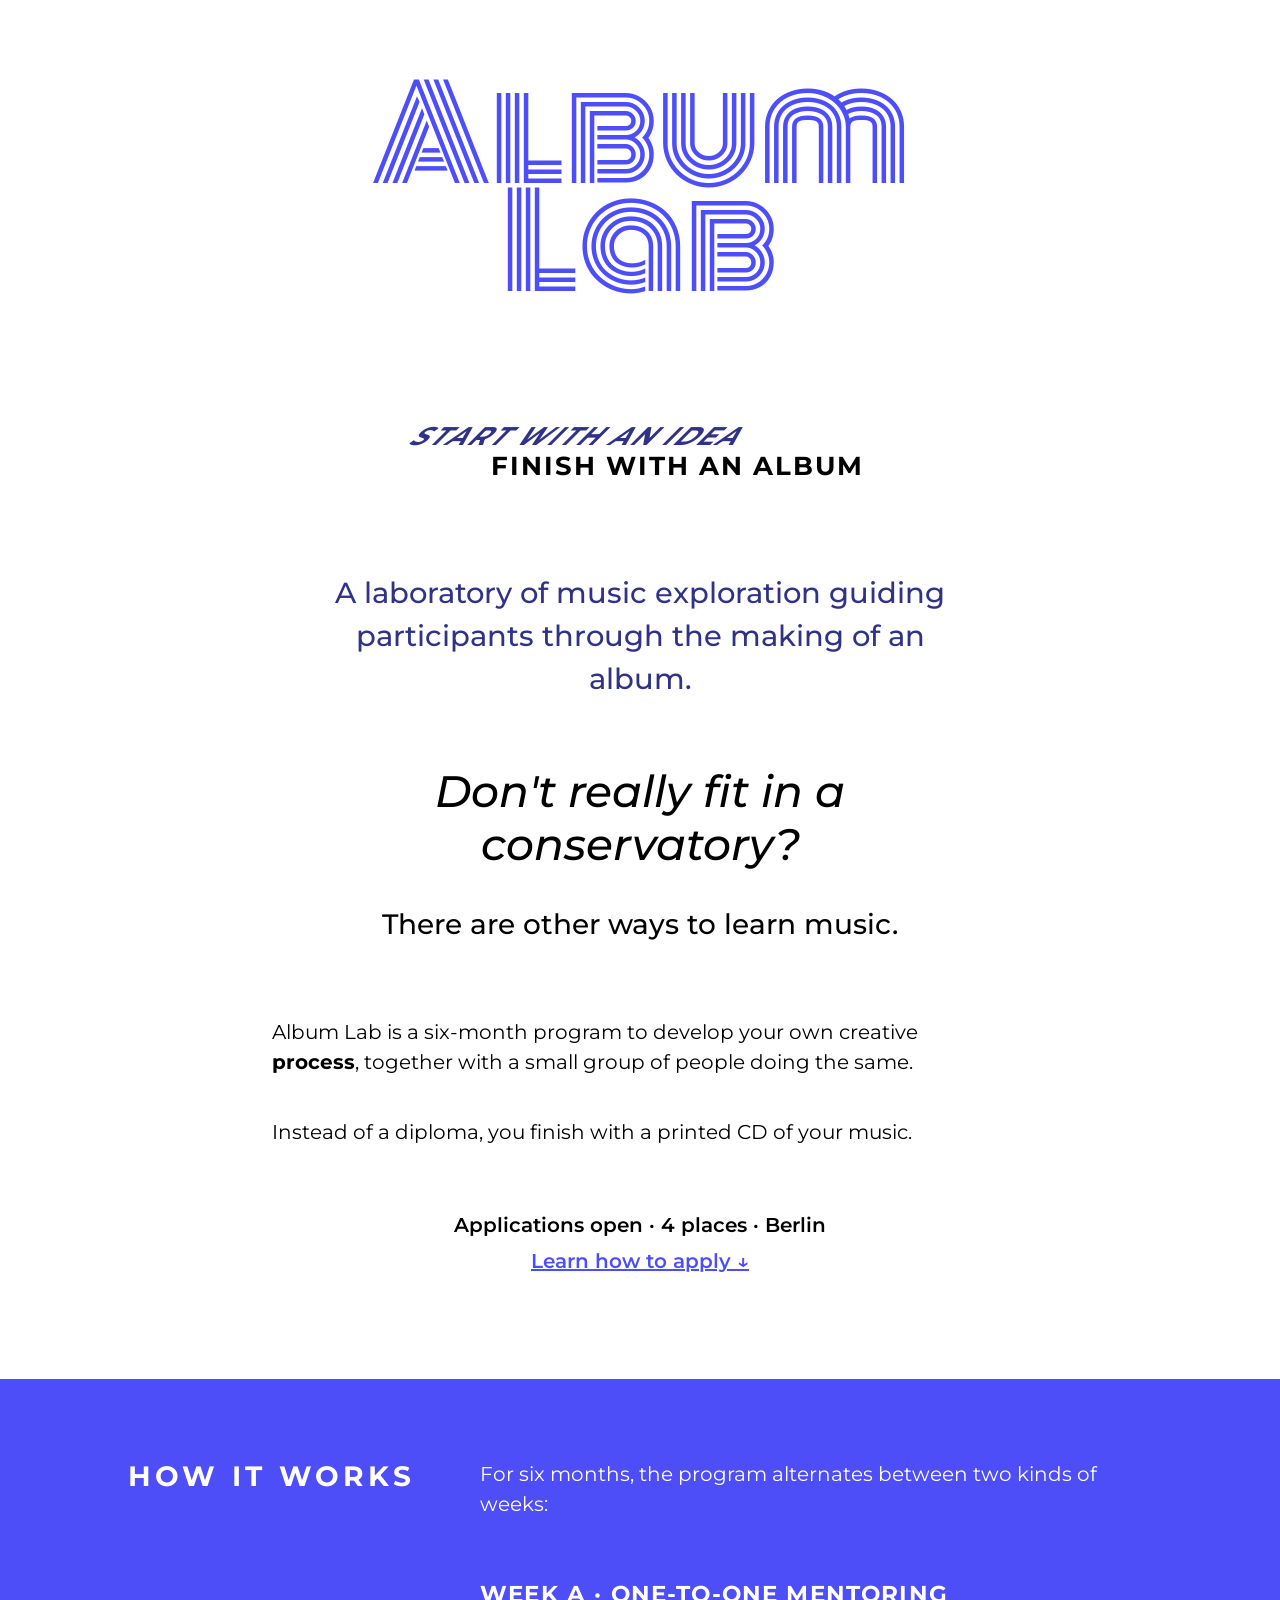
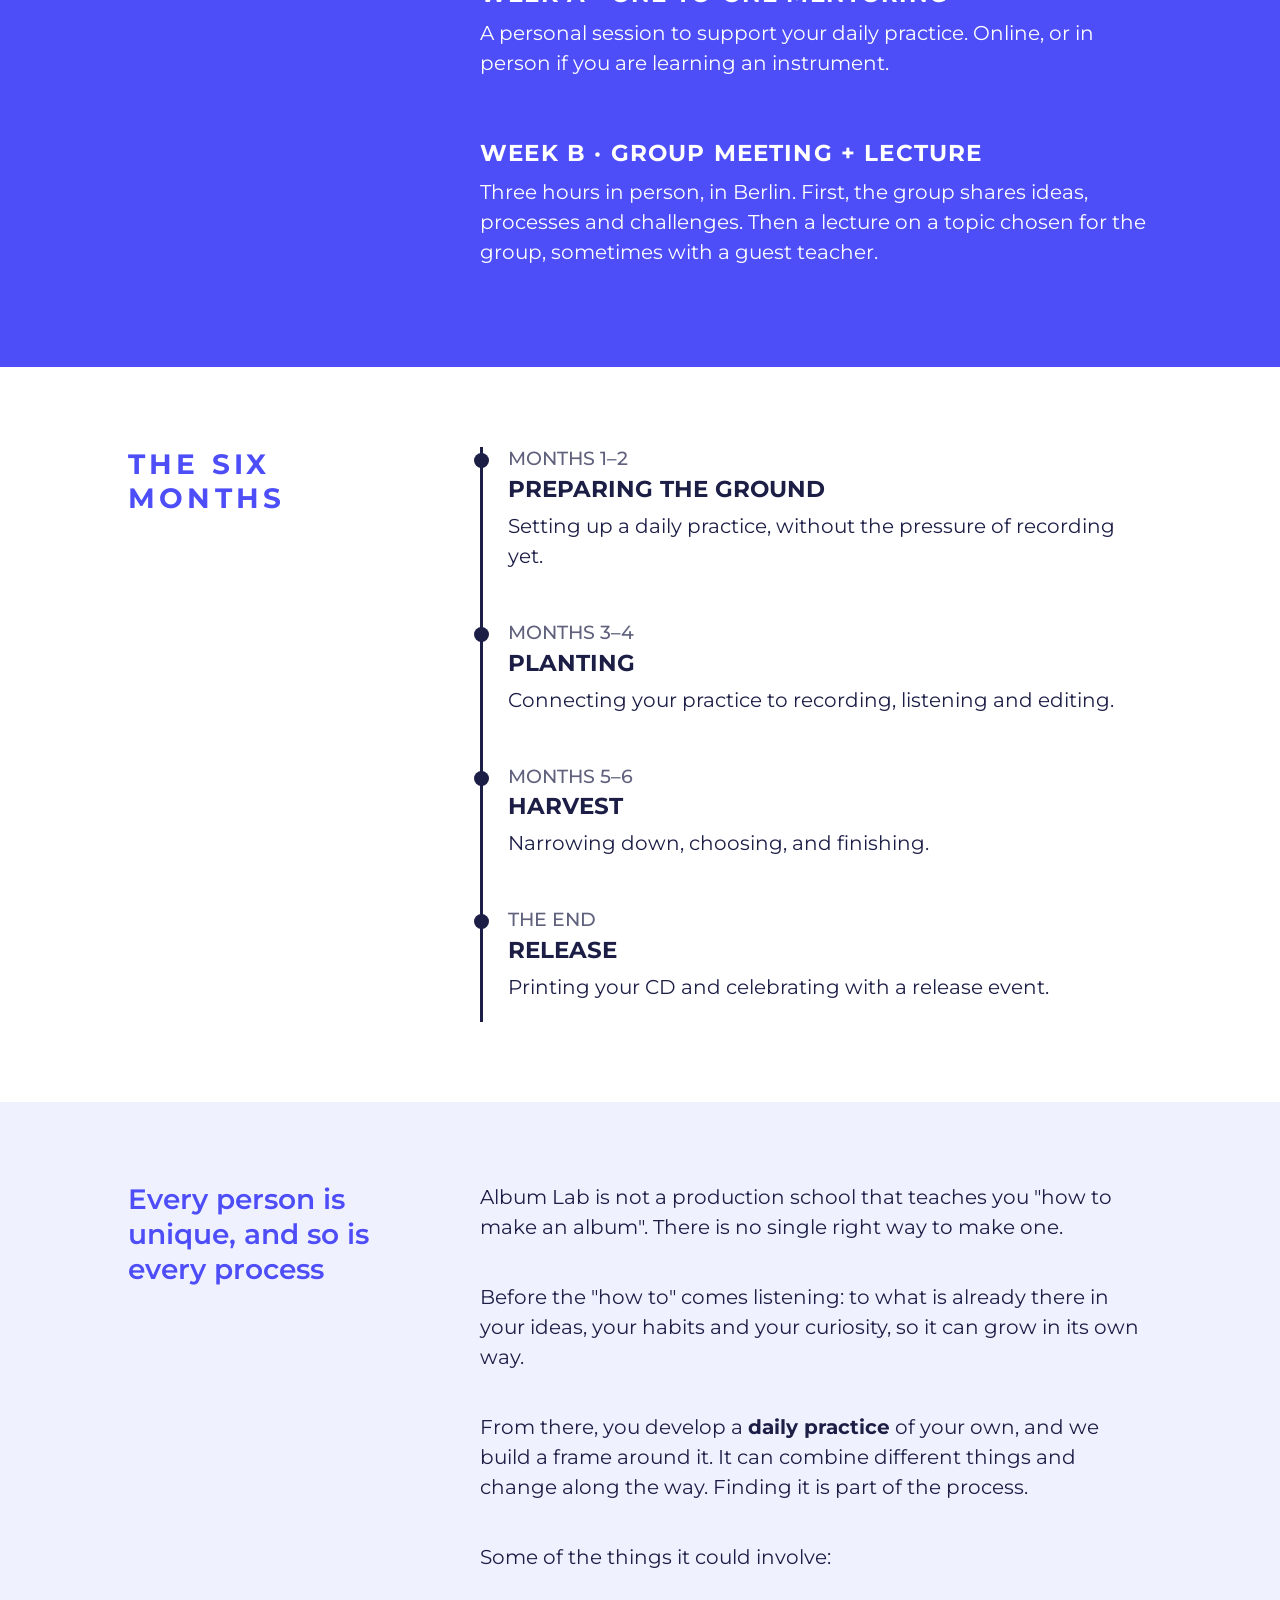
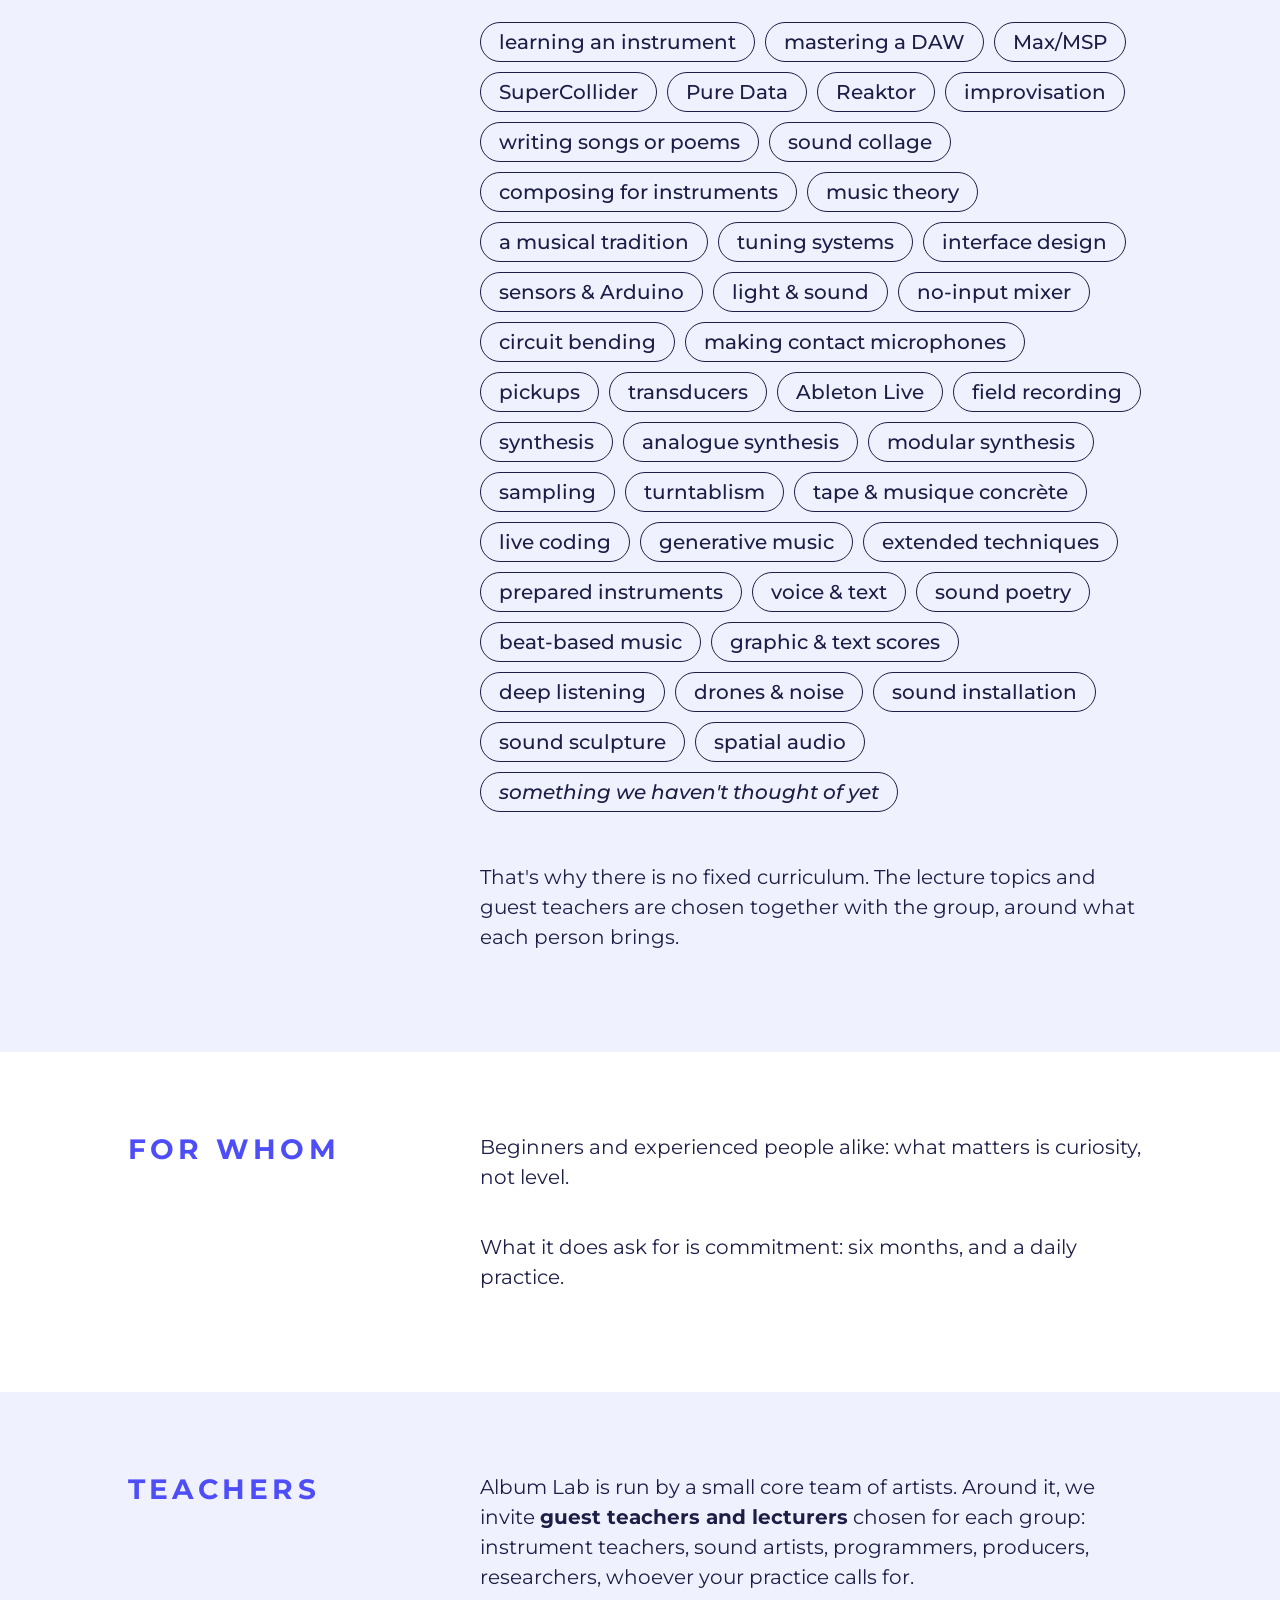
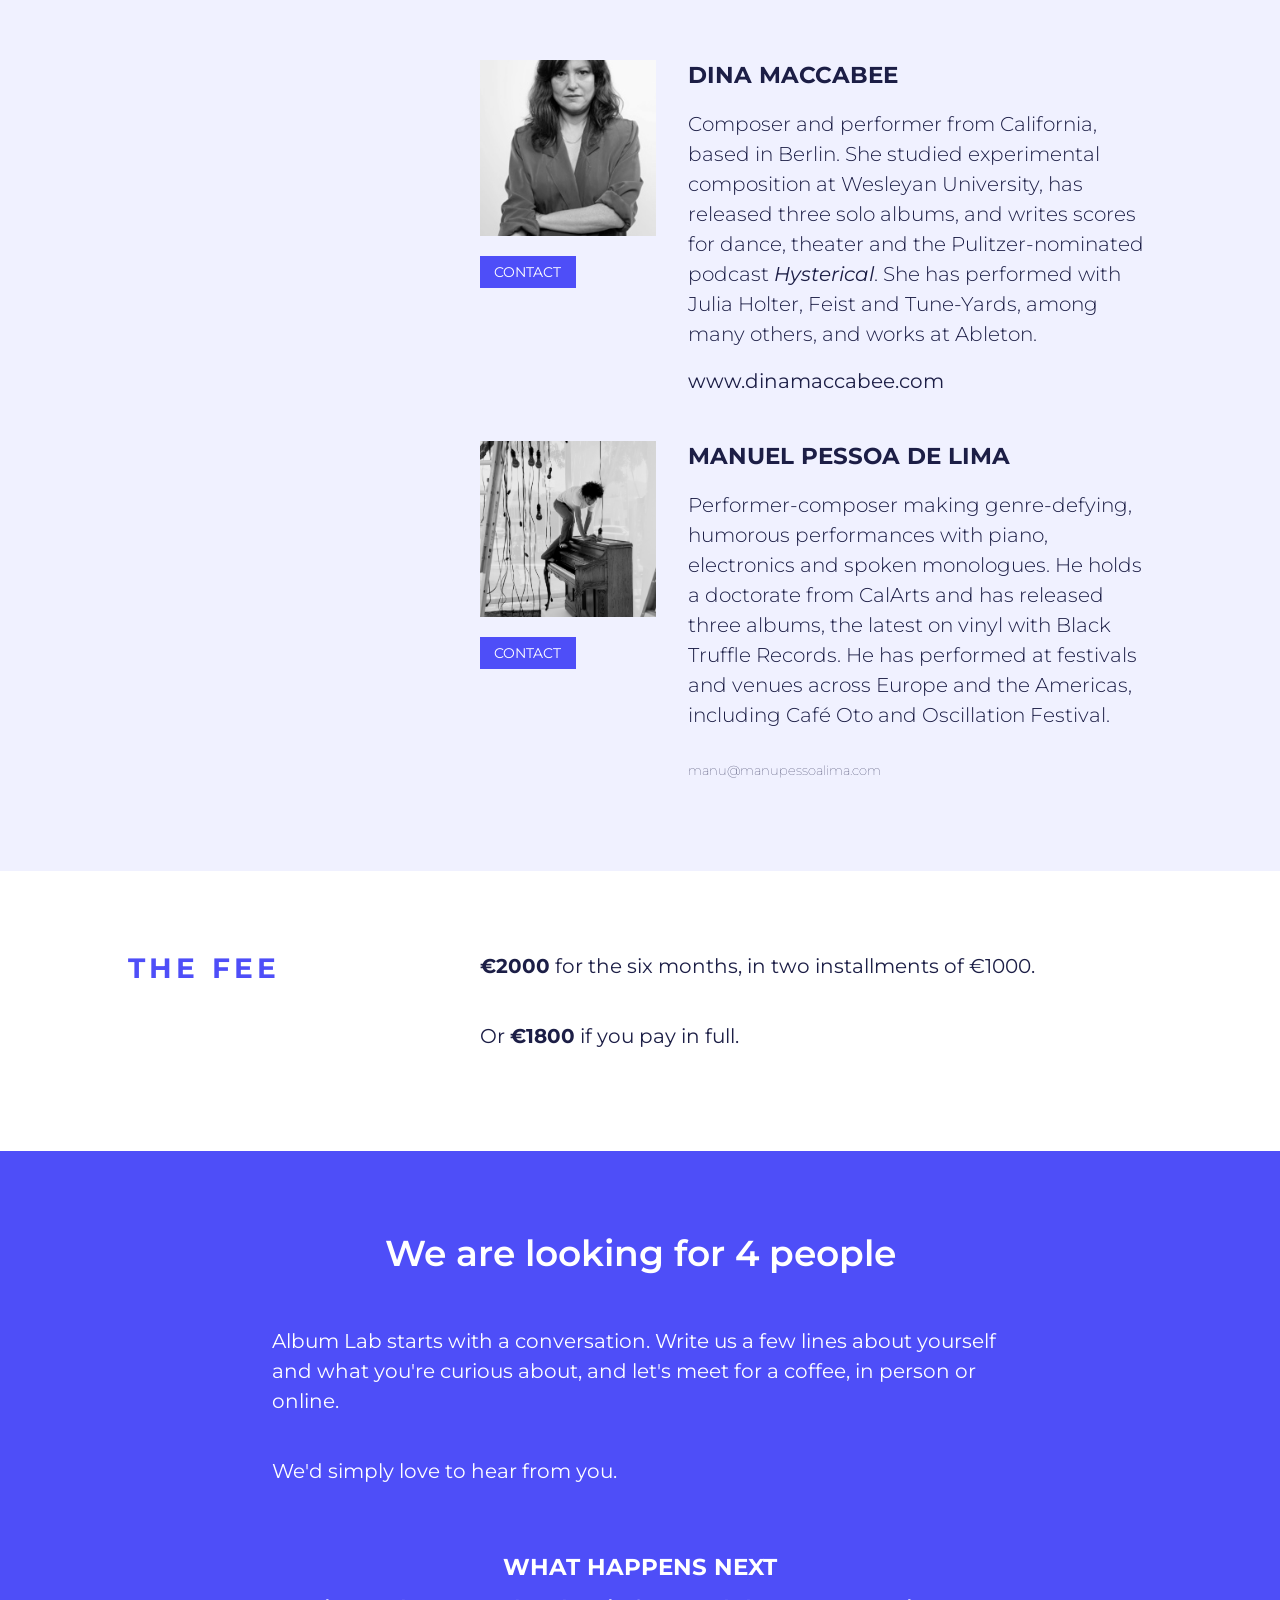
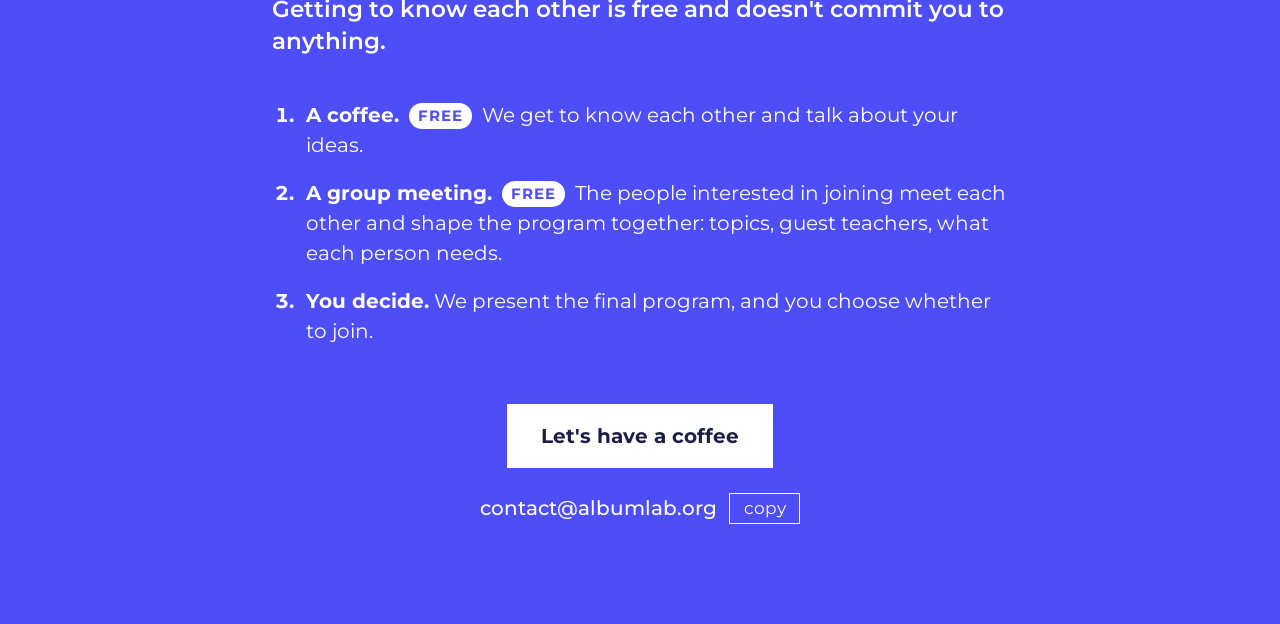
==== commit 3aead090: "Add fee, Berlin location and desktop layout - New "The fee" section: €2000 in two installments, or €" ====
--- a/index.html
+++ b/index.html
@@ -4,7 +4,8 @@
     <meta charset="UTF-8">
     <meta name="viewport" content="width=device-width, initial-scale=1.0">
     <link rel="stylesheet" href="/css/stylesheet.css">
-    <title>Album Lab</title>
+    <title>Album Lab · Berlin</title>
+    <meta name="description" content="Album Lab is a six-month program in Berlin to develop your own creative process and make an album, together with a small group.">
 </head>
 <body>
     <header class="band hero">
@@ -25,10 +26,10 @@
             <p class="hook-answer">There are other ways to learn music.</p>
             <p class="card-description">Album Lab is a six-month program to develop your own creative <strong>process</strong>, together with a small group of people doing the same.</p>
             <p class="card-description">Instead of a diploma, you finish with a printed CD of your music.</p>
-            <p class="apply-teaser">Applications open · 4 places<br><a href="#apply">Learn how to apply ↓</a></p>
-        </section>
-
-        <section class="band band-blue">
+            <p class="apply-teaser">Applications open · 4 places · Berlin<br><a href="#apply">Learn how to apply ↓</a></p>
+        </section>
+
+        <section class="band split band-blue">
             <h2 class="card-title">How it works</h2>
             <p class="card-description">For six months, the program alternates between two kinds of weeks:</p>
 
@@ -39,11 +40,11 @@
 
             <div class="week">
                 <h3 class="week-title">Week B · Group meeting + lecture</h3>
-                <p class="card-description">Three hours in person. First, the group shares ideas, processes and challenges. Then a lecture on a topic chosen for the group, sometimes with a guest teacher.</p>
+                <p class="card-description">Three hours in person, in Berlin. First, the group shares ideas, processes and challenges. Then a lecture on a topic chosen for the group, sometimes with a guest teacher.</p>
             </div>
         </section>
 
-        <section class="band band-light">
+        <section class="band split band-light">
             <h2 class="card-title">The six months</h2>
 
             <ol class="phases">
@@ -66,7 +67,7 @@
             </ol>
         </section>
 
-        <section class="band band-tint">
+        <section class="band split band-tint">
             <h2 class="card-title sentence-title">Every person is unique, and so is every process</h2>
 
             <p class="card-description">Album Lab is not a production school that teaches you "how to make an album". There is no single right way to make one.</p>
@@ -77,7 +78,10 @@
             <ul class="practice-list">
                 <li>learning an instrument</li>
                 <li>mastering a DAW</li>
-                <li>Max/MSP, SuperCollider or Pure Data</li>
+                <li>Max/MSP</li>
+                <li>SuperCollider</li>
+                <li>Pure Data</li>
+                <li>Reaktor</li>
                 <li>improvisation</li>
                 <li>writing songs or poems</li>
                 <li>sound collage</li>
@@ -90,20 +94,43 @@
                 <li>light &amp; sound</li>
                 <li>no-input mixer</li>
                 <li>circuit bending</li>
+                <li>making contact microphones</li>
+                <li>pickups</li>
+                <li>transducers</li>
                 <li>Ableton Live</li>
+                <li>field recording</li>
+                <li>synthesis</li>
+                <li>analogue synthesis</li>
+                <li>modular synthesis</li>
+                <li>sampling</li>
+                <li>turntablism</li>
+                <li>tape &amp; musique concrète</li>
+                <li>live coding</li>
+                <li>generative music</li>
+                <li>extended techniques</li>
+                <li>prepared instruments</li>
+                <li>voice &amp; text</li>
+                <li>sound poetry</li>
+                <li>beat-based music</li>
+                <li>graphic &amp; text scores</li>
+                <li>deep listening</li>
+                <li>drones &amp; noise</li>
+                <li>sound installation</li>
+                <li>sound sculpture</li>
+                <li>spatial audio</li>
                 <li>something we haven't thought of yet</li>
             </ul>
 
             <p class="card-description">That's why there is no fixed curriculum. The lecture topics and guest teachers are chosen together with the group, around what each person brings.</p>
         </section>
 
-        <section class="band band-light">
-            <h2 class="card-title">Who is it for</h2>
+        <section class="band split band-light">
+            <h2 class="card-title">For whom</h2>
             <p class="card-description">Beginners and experienced people alike: what matters is curiosity, not level.</p>
             <p class="card-description">What it does ask for is commitment: six months, and a daily practice.</p>
         </section>
 
-        <section class="band band-tint">
+        <section class="band split band-tint">
             <h2 class="card-title">TEACHERS</h2>
 
             <p class="card-description">Album Lab is run by a small core team of artists. Around it, we invite <strong>guest teachers and lecturers</strong> chosen for each group: instrument teachers, sound artists, programmers, producers, researchers, whoever your practice calls for.</p>
@@ -144,6 +171,12 @@
             -->
         </section>
 
+        <section class="band split band-light">
+            <h2 class="card-title">The fee</h2>
+            <p class="card-description"><strong>€2000</strong> for the six months, in two installments of €1000.</p>
+            <p class="card-description">Or <strong>€1800</strong> if you pay in full.</p>
+        </section>
+
         <section class="band band-blue" id="apply">
             <h2 class="card-title sentence-title">We are looking for 4 people</h2>
 
@@ -151,14 +184,14 @@
             <p class="card-description">We'd simply love to hear from you.</p>
 
             <h3 class="next-steps-title">What happens next</h3>
+            <p class="free-note">Getting to know each other is free and doesn't commit you to anything.</p>
             <ol class="next-steps">
-                <li><strong>A coffee.</strong> We get to know each other and talk about your ideas.</li>
-                <li><strong>A group meeting.</strong> The people interested in joining meet each other and shape the program together: topics, guest teachers, what each person needs.</li>
+                <li><strong>A coffee.</strong> <span class="free-tag">free</span> We get to know each other and talk about your ideas.</li>
+                <li><strong>A group meeting.</strong> <span class="free-tag">free</span> The people interested in joining meet each other and shape the program together: topics, guest teachers, what each person needs.</li>
                 <li><strong>You decide.</strong> We present the final program, and you choose whether to join.</li>
             </ol>
-            <p class="card-description next-steps-note">Steps 1 and 2 are free and don't commit you to anything.</p>
-
-            <!-- TODO: price and start date (ask Manu before publishing) -->
+
+            <!-- TODO: start date -->
 
             <div class="write-to-us">
                 <a class="write-btn" href="mailto:contact@albumlab.org?subject=Album%20Lab%20%E2%80%93%20let's%20have%20a%20coffee">Let's have a coffee</a>
--- a/css/stylesheet.css
+++ b/css/stylesheet.css
@@ -797,9 +797,27 @@
     font-weight: 700;
 }
 
-.next-steps-note{
-    font-style: italic;
-    opacity: 0.85;
+/* make it obvious that the first steps cost nothing */
+.free-note{
+    font-family: 'montserrat', sans-serif;
+    font-weight: 600;
+    font-size: 1.15em;
+    line-height: 1.4;
+    margin: 0.5em 0 1em;
+}
+
+.free-tag{
+    display: inline-block;
+    font-size: 0.75em;
+    font-weight: 700;
+    text-transform: uppercase;
+    letter-spacing: 0.08em;
+    padding: 0.1em 0.6em;
+    margin: 0 0.3em;
+    border-radius: 1em;
+    background-color: white;
+    color: var(--color-logo);
+    vertical-align: 0.1em;
 }
 
 /* "let's have a coffee": e-mail button + address to copy, on the blue band */
@@ -908,3 +926,94 @@
         line-height: 1.5;
     }
 }
+
+
+/*/////////////////////
+WIDE SCREENS (laptops and desktops)
+On a phone everything stays in one column. On wide screens the
+content sections ("split") get two columns: the heading on the left,
+the text on the right. The text column keeps a comfortable reading
+width; the extra space goes to the heading column instead of making
+lines too long.
+/////////////////////*/
+
+@media (min-width:1000px){
+
+    .band.split{
+        grid-template-columns:
+            1fr
+            minmax(0, 22rem)   /* heading column */
+            minmax(0, 42rem)   /* text column */
+            1fr;
+    }
+
+    .band.split > *{
+        grid-column: 3;
+    }
+
+    .band.split > h2{
+        grid-column: 2;
+        grid-row: 1 / span 60;  /* stays next to all the content of the section */
+        align-self: start;
+        position: sticky;       /* heading stays in view while the text scrolls */
+        top: 2rem;
+        text-align: left;
+        margin: 0;
+        padding-right: 3rem;
+        font-size: clamp(1.5rem, 2.2vw, 2rem); /* long words like TEACHERS fit the column */
+    }
+
+    .band.split > :nth-child(2){
+        margin-top: 0;          /* text starts level with the heading */
+    }
+
+    /* hook and "we are looking for 4 people" stay centered, a bit wider */
+    .hook, #apply{
+        --content-width: 46rem;
+    }
+
+    /* subheadings inside the text column line up with the text */
+    .band.split h3{
+        text-align: left;
+    }
+
+    /* the slogan was tiny on big screens */
+    .tagline-container{
+        font-size: 1.6rem;
+        width: min(36rem, 70%);
+    }
+
+    /* teachers: photo + contact on the left, name and bio on the right */
+    .band.split .bio{
+        display: grid;
+        grid-template-columns: 11rem 1fr;
+        column-gap: 2rem;
+        align-items: start;
+        margin-top: 3rem;
+    }
+
+    .band.split .bio > *{
+        grid-column: 2;
+    }
+
+    .band.split .bio .contact-container{
+        grid-column: 1;
+        grid-row: 1 / span 4;
+        flex-direction: column;
+        align-items: flex-start;
+        margin: 0;
+    }
+
+    .band.split .bio .profile-photo{
+        width: 100%;
+    }
+
+    .band.split .bio .teacher-name{
+        margin-top: 0;
+    }
+
+    /* timeline: a bit more air between phases */
+    .phases li{
+        margin-bottom: 2.5em;
+    }
+}
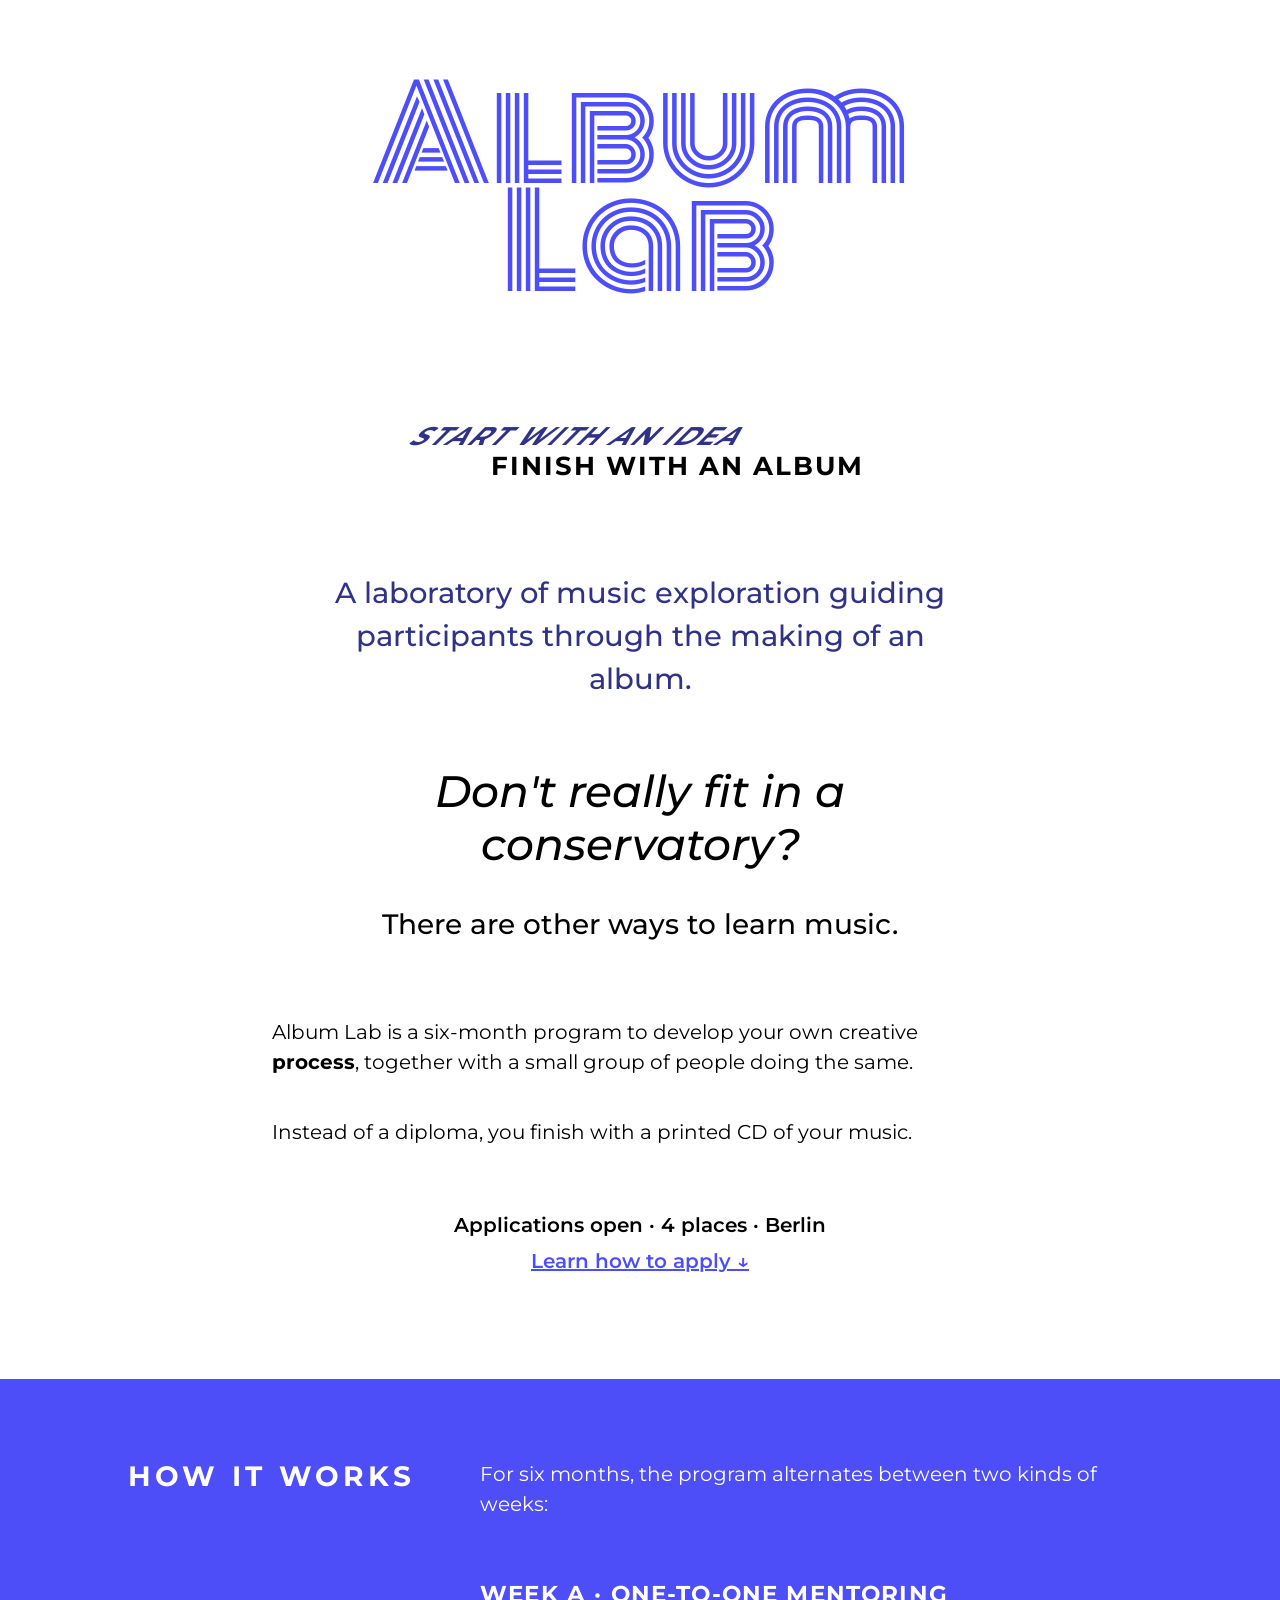
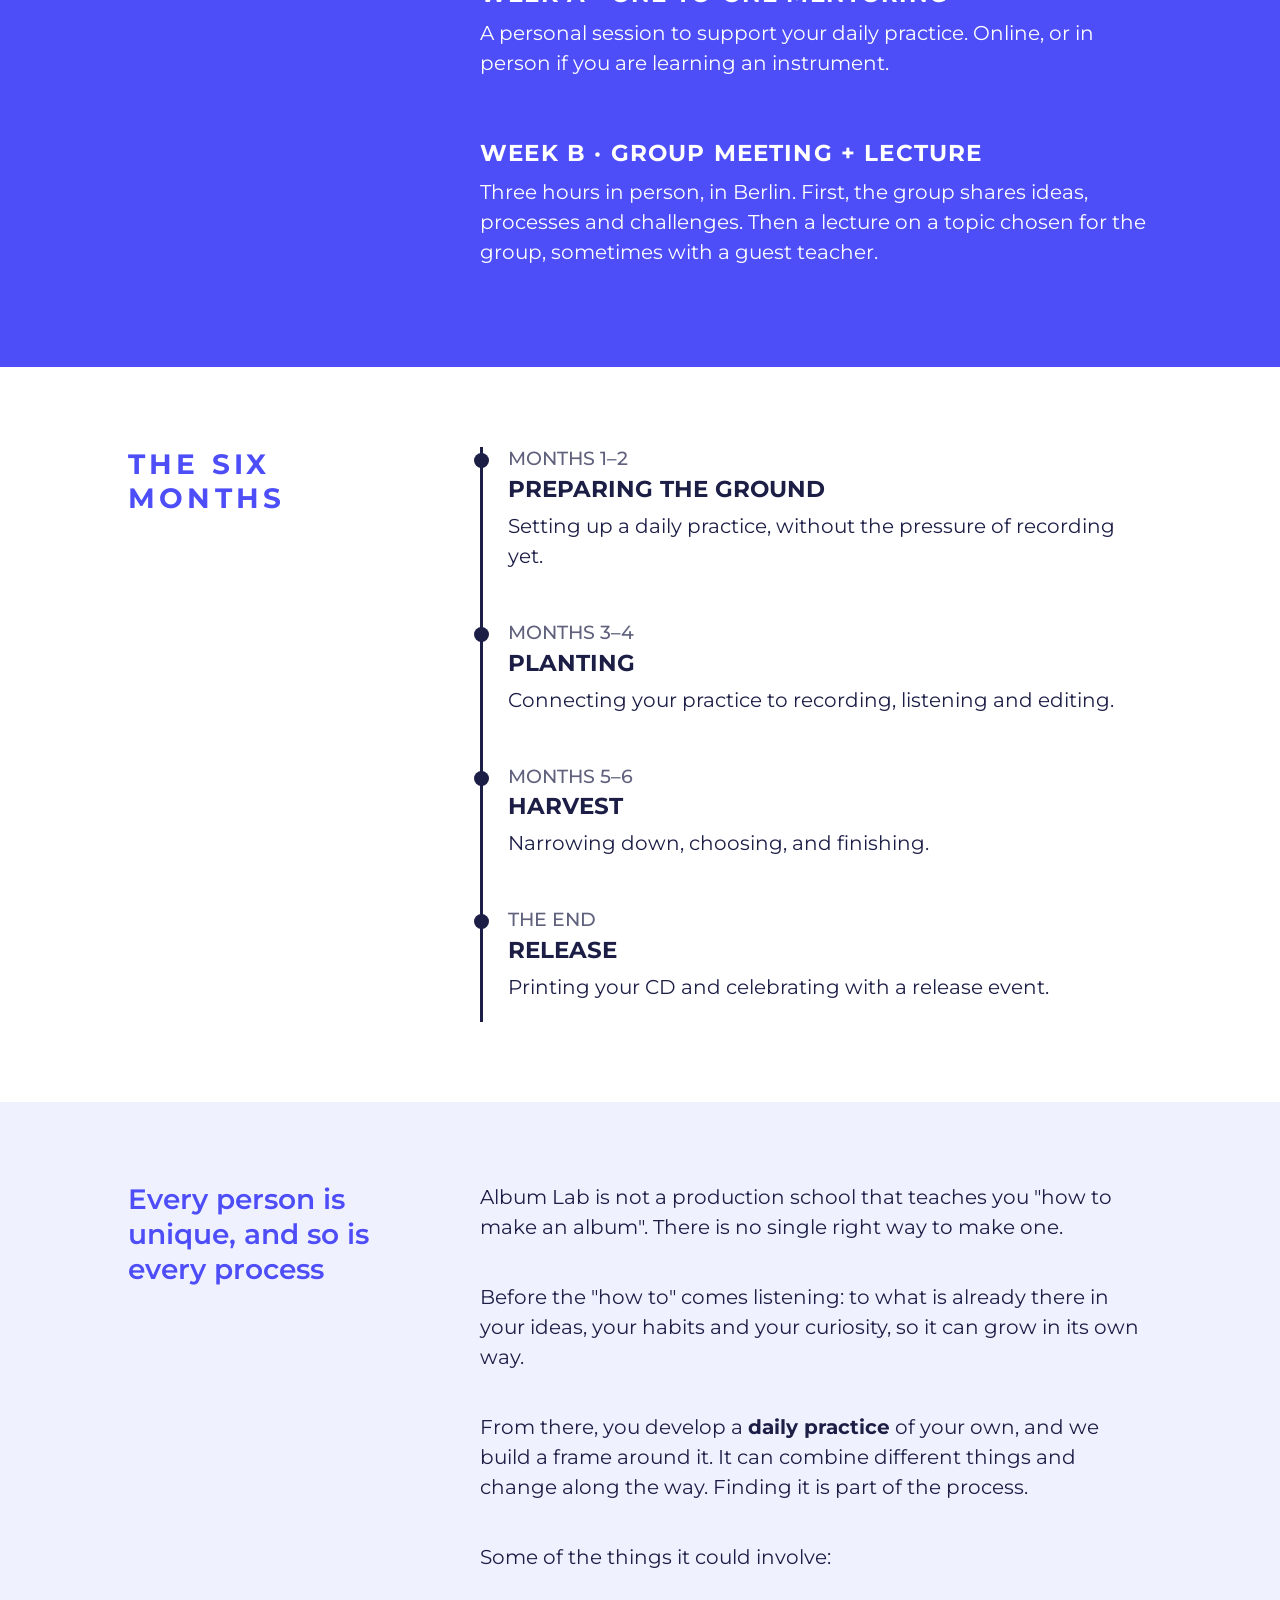
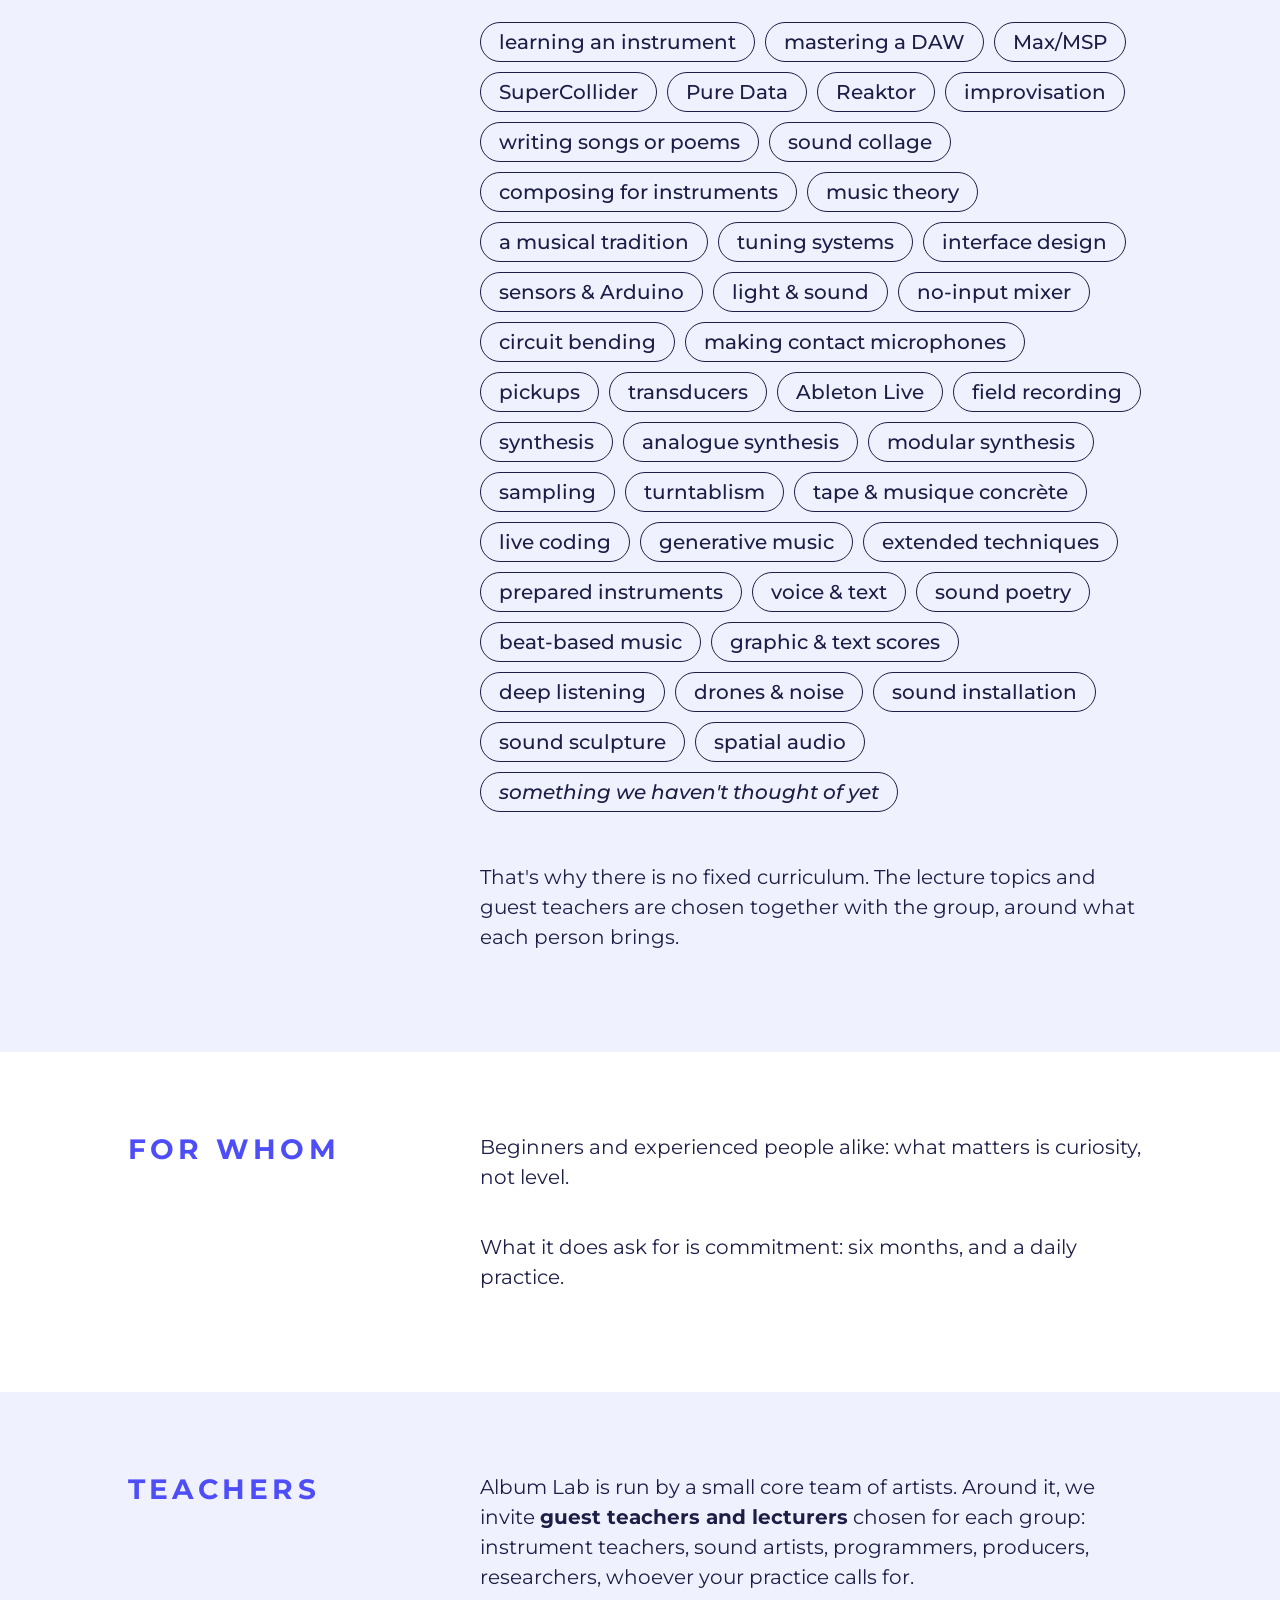
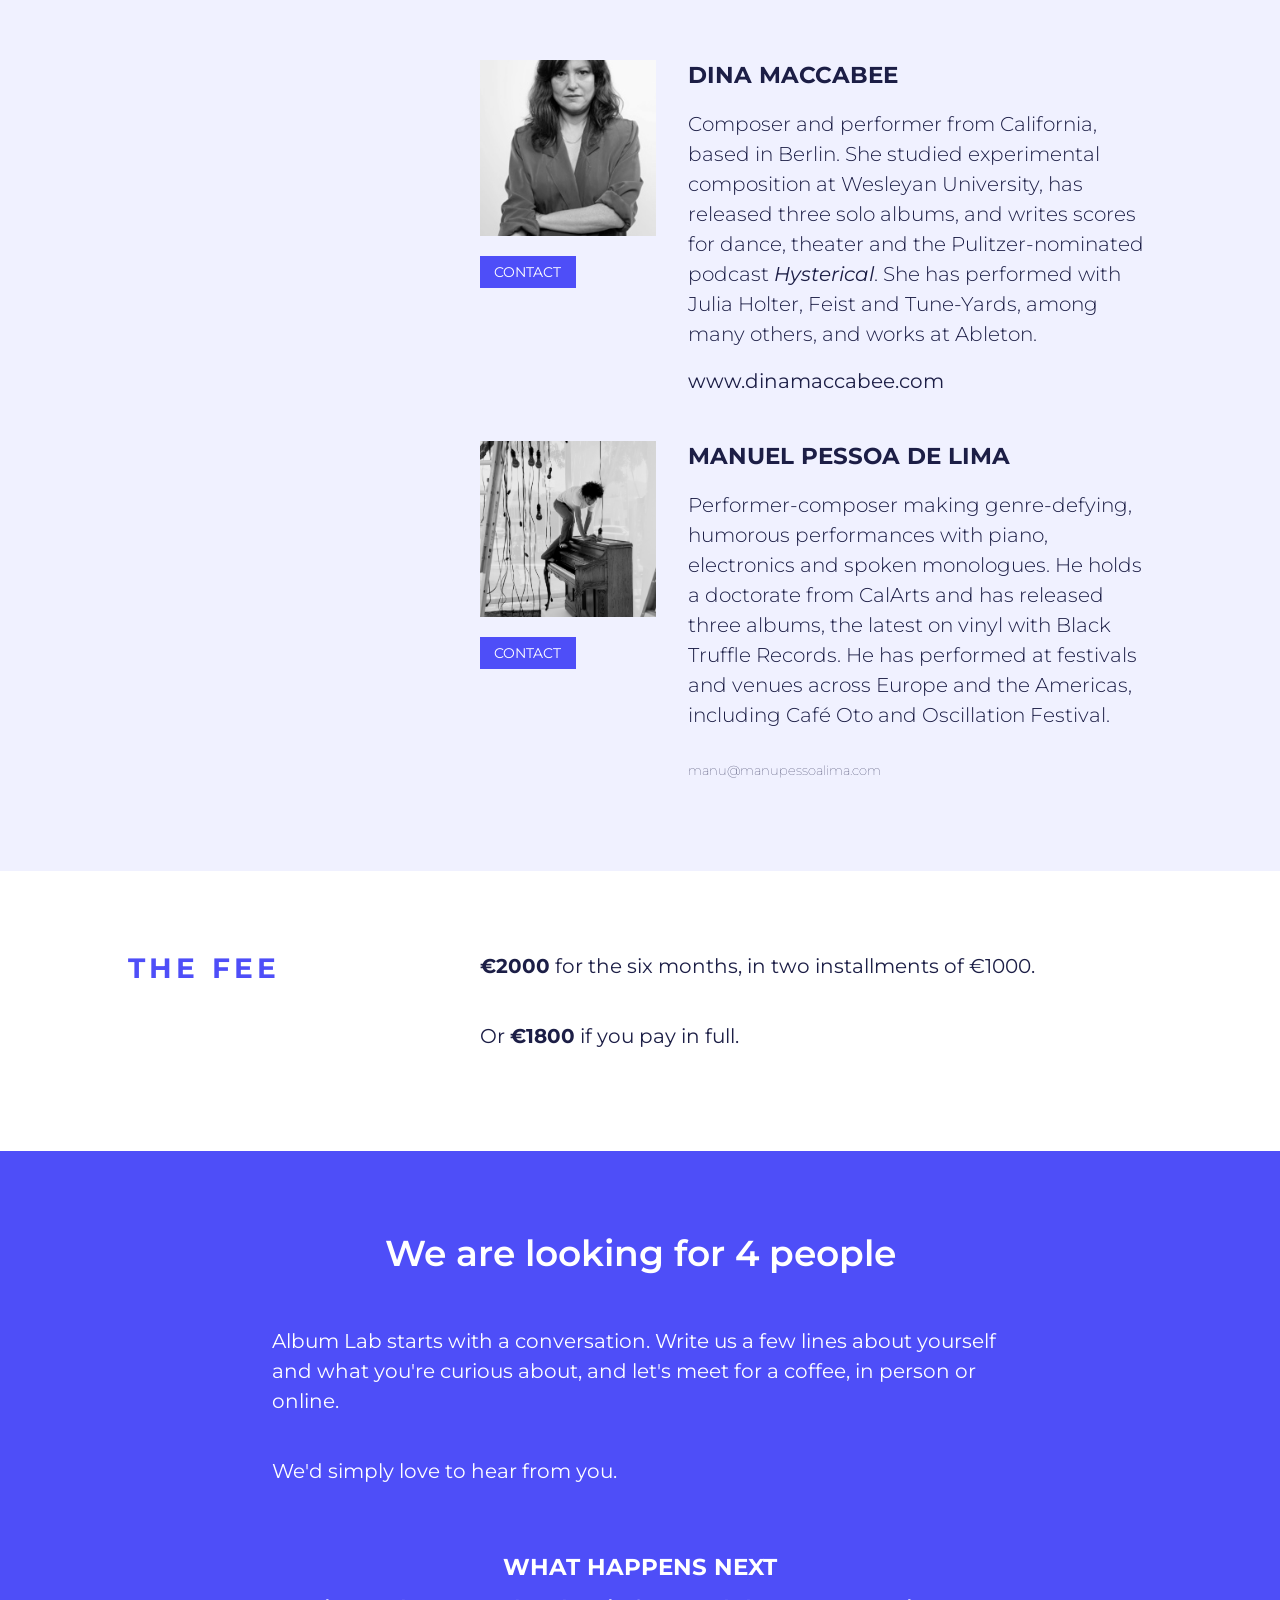
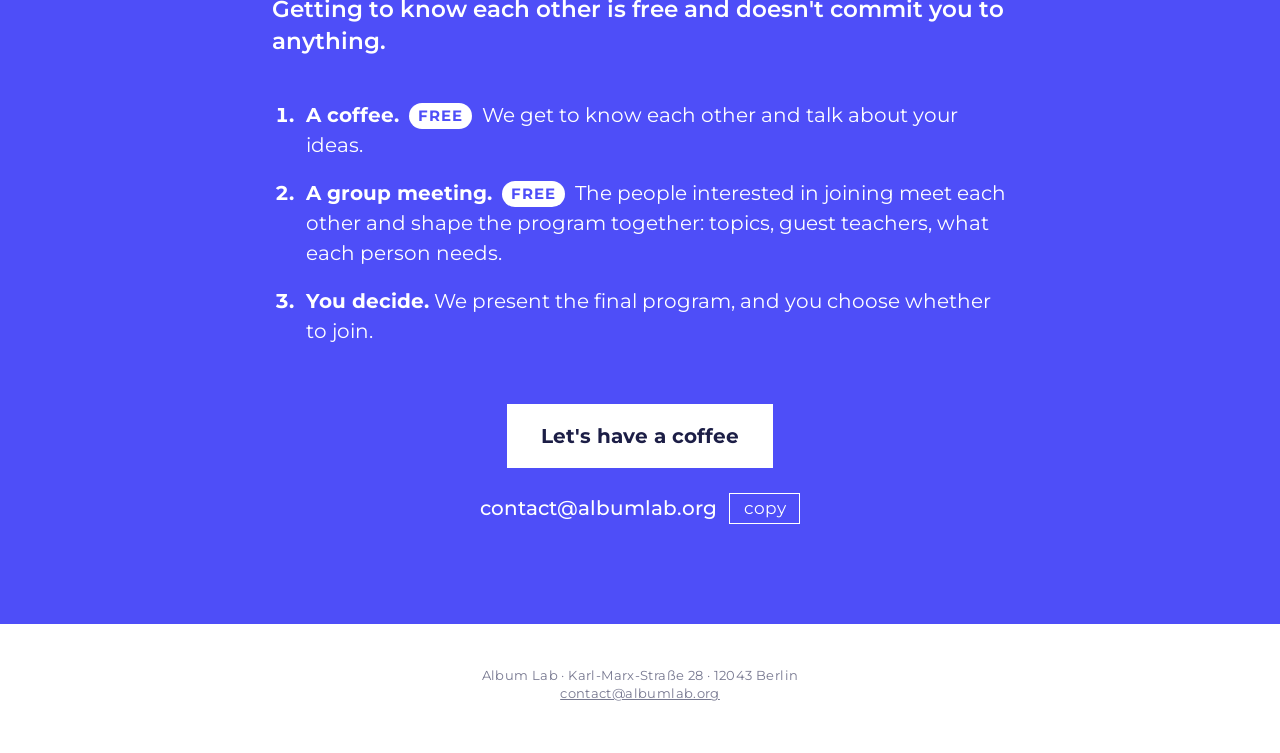
==== commit 3c2b3f23: "Add small footer with address and contact e-mail Co-Authored-By: Claude Opus 5.5 <noreply@anthropic." ====
--- a/index.html
+++ b/index.html
@@ -203,6 +203,11 @@
         </section>
     </main>
 
+    <footer class="site-footer">
+        <p>Album Lab · Karl-Marx-Straße 28 · 12043 Berlin</p>
+        <p><a href="mailto:contact@albumlab.org">contact@albumlab.org</a></p>
+    </footer>
+
 <script src="/assets/script.js?v=5"></script>
 </body>
 </html>
--- a/css/stylesheet.css
+++ b/css/stylesheet.css
@@ -775,6 +775,25 @@
     display: none;
 }
 
+/* small, discreet footer with the address */
+.site-footer{
+    padding: 2.5rem var(--gutter) 3rem;
+    text-align: center;
+    font-family: 'montserrat', sans-serif;
+    font-size: 0.8rem;
+    letter-spacing: 0.03em;
+    color: var(--color-text-dark);
+    opacity: 0.6;
+}
+
+.site-footer p{
+    margin: 0.3em 0;
+}
+
+.site-footer a{
+    color: inherit;
+}
+
 /* "What happens next": three numbered steps before the e-mail button */
 .next-steps-title{
     margin-top: 2em;
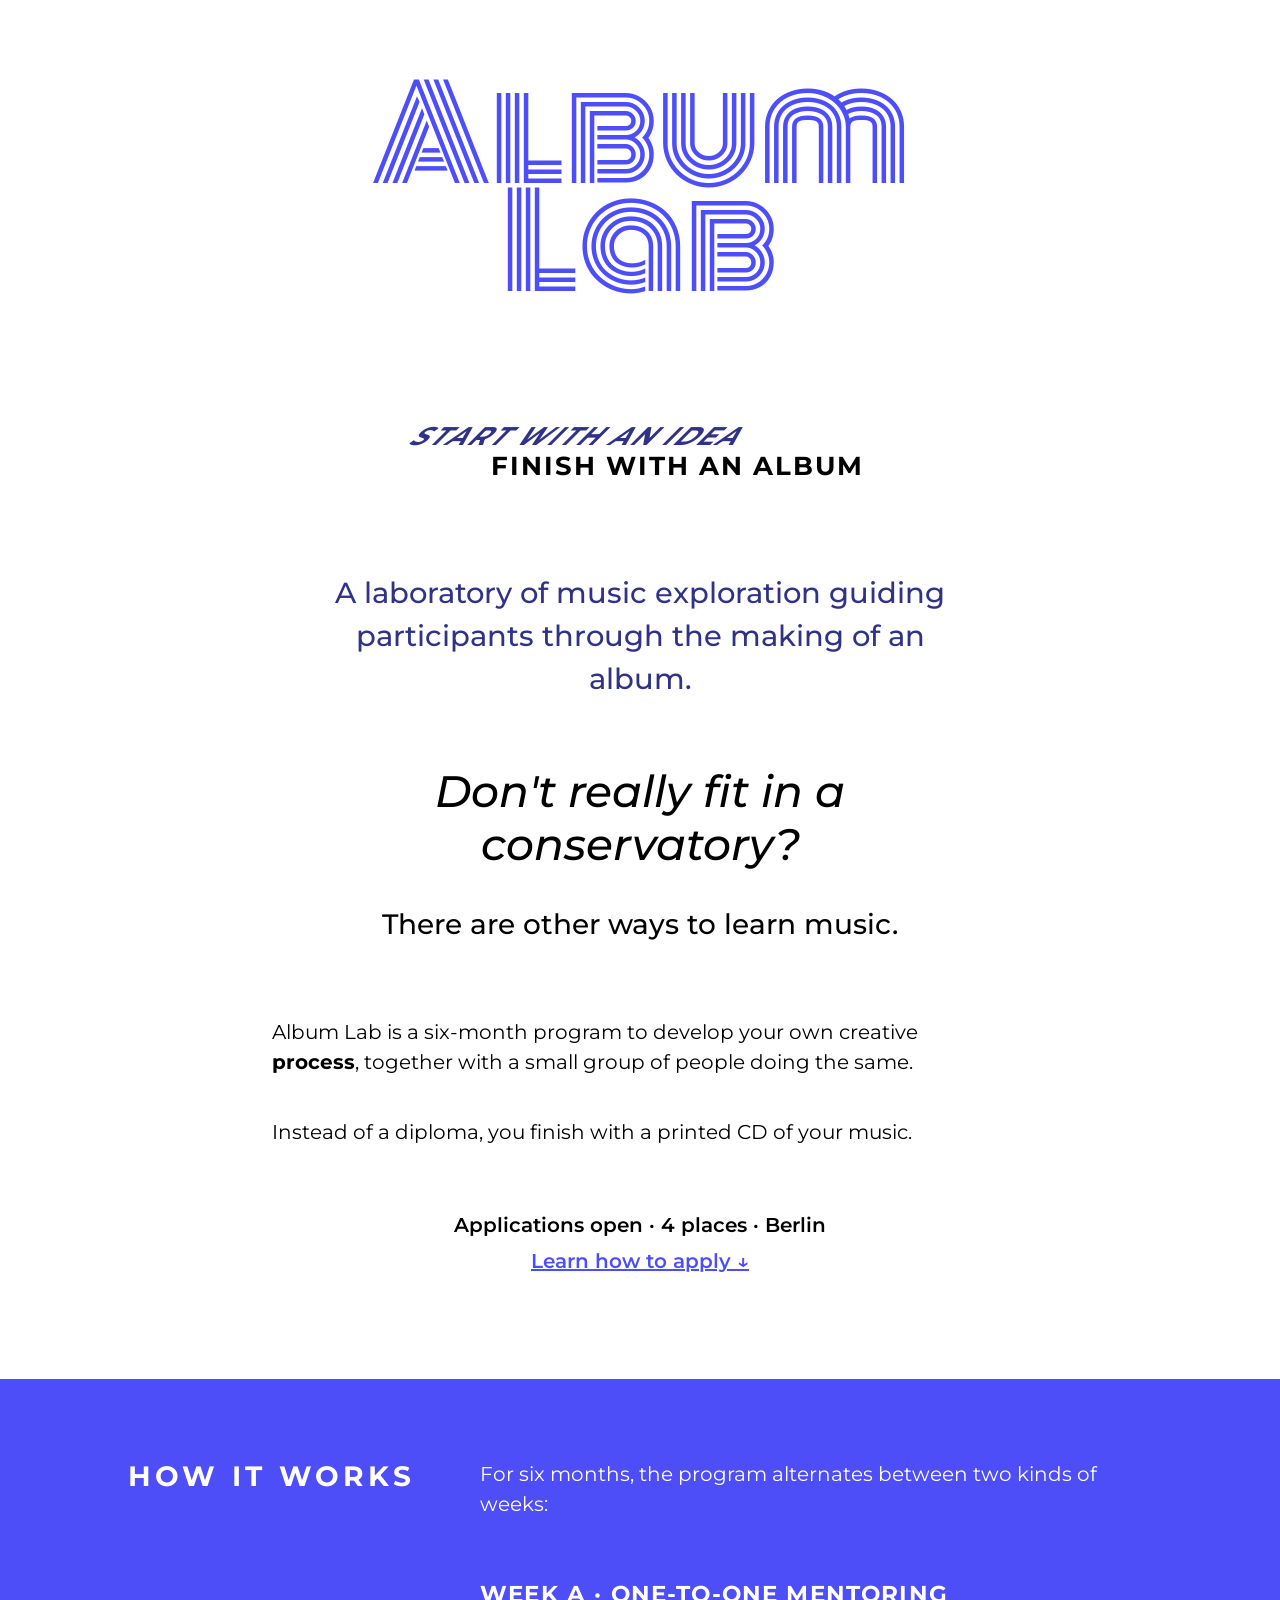
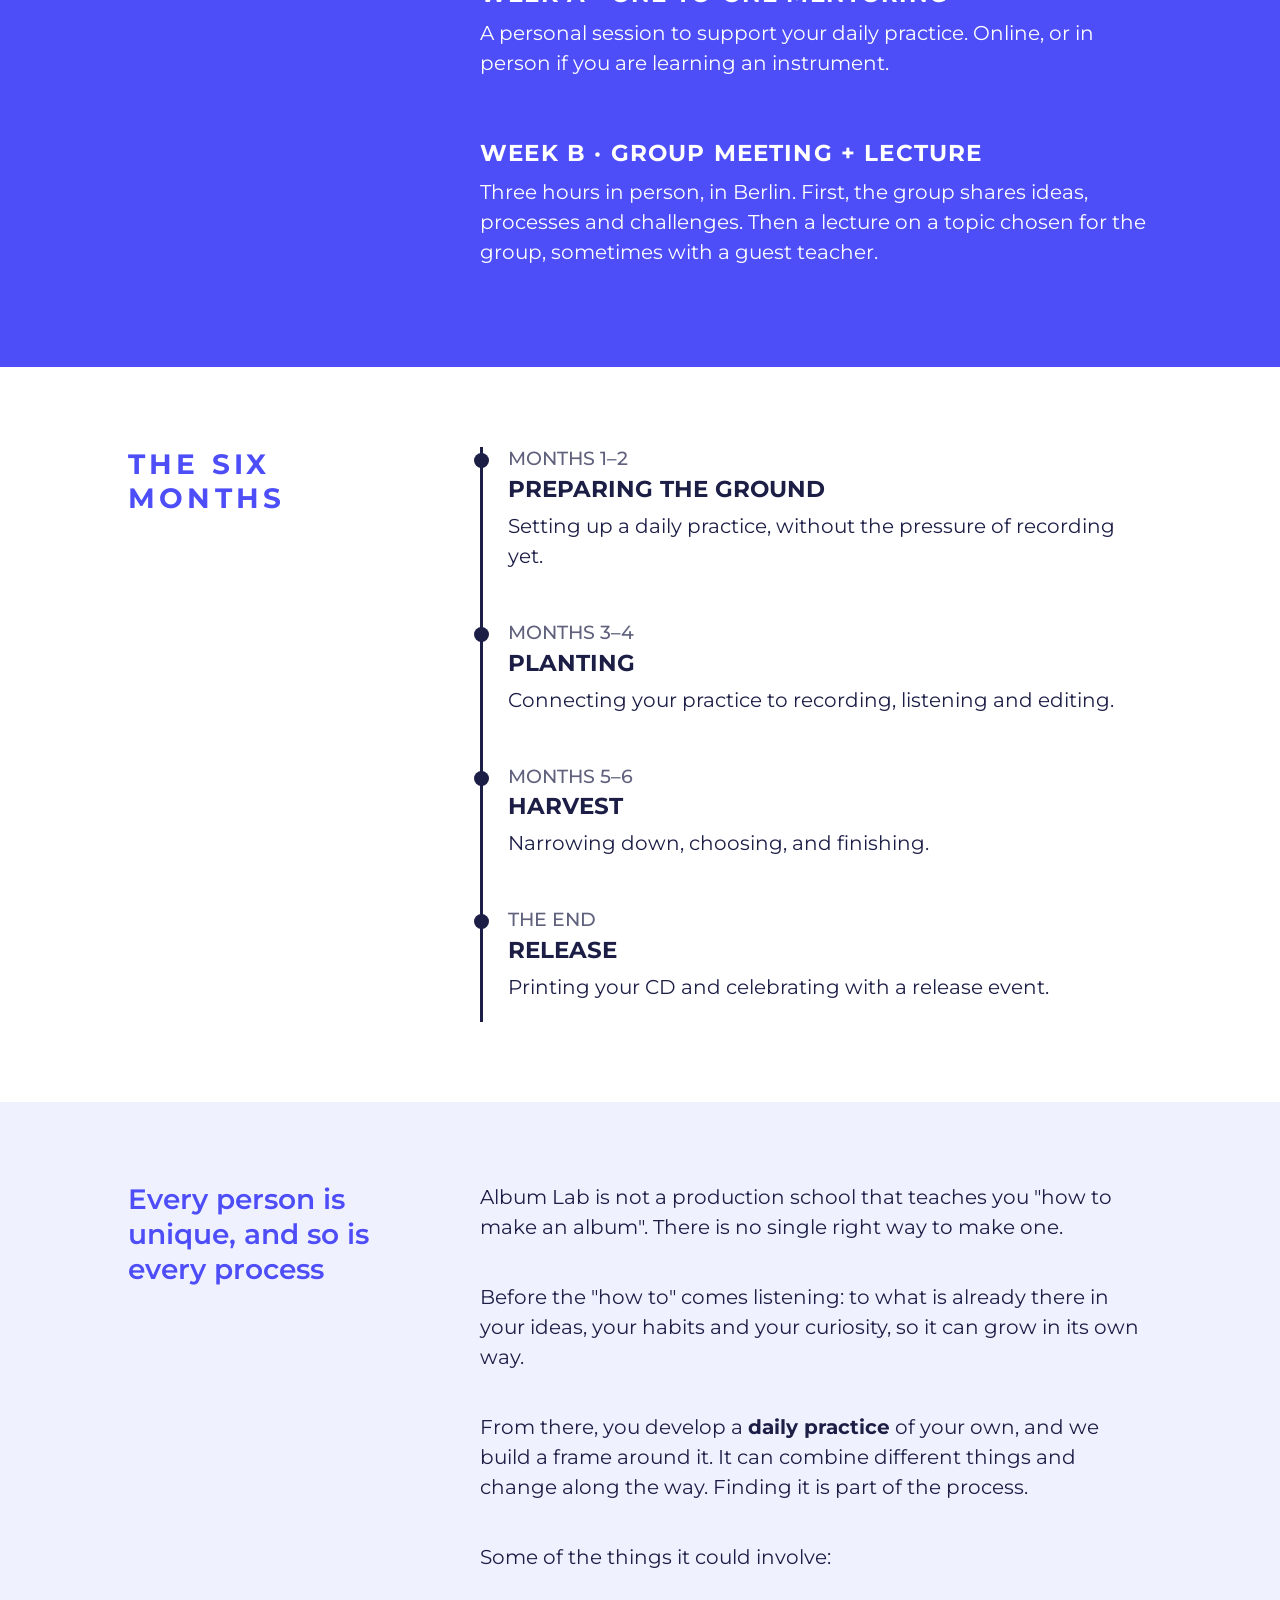
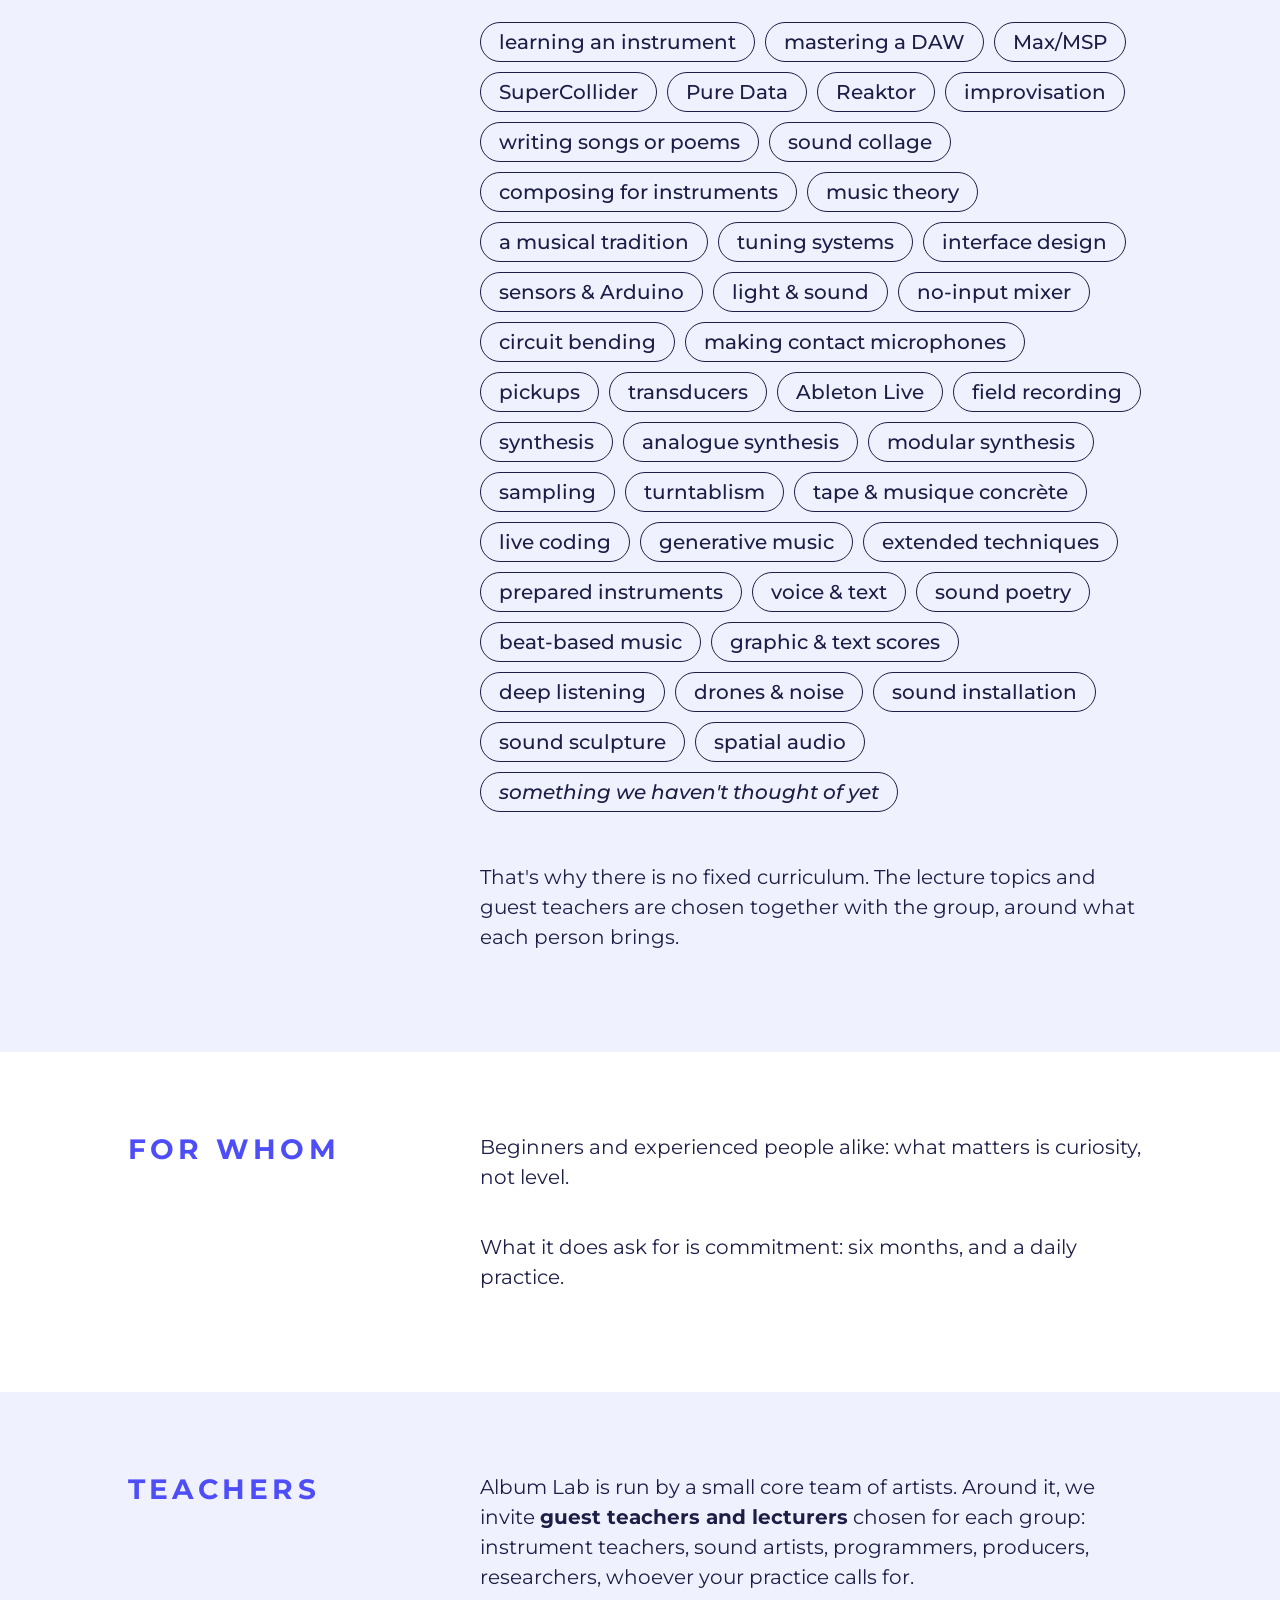
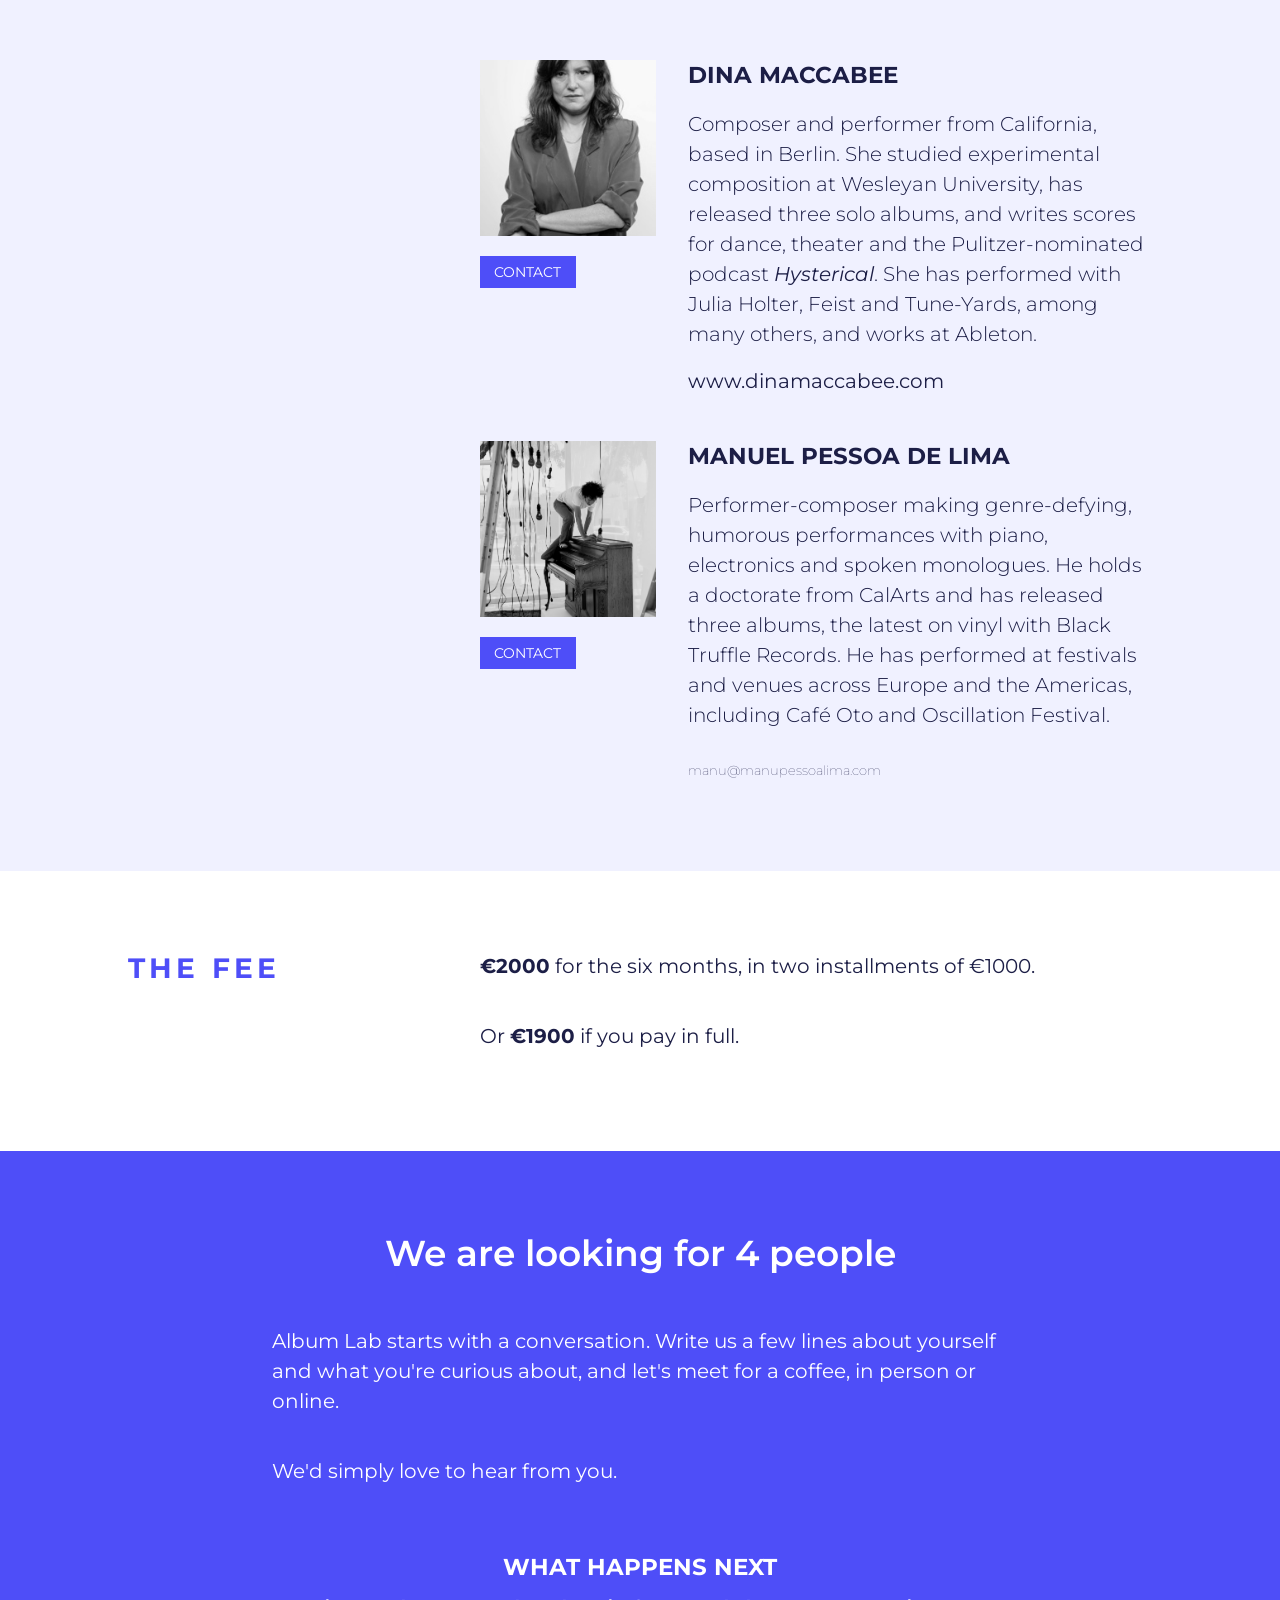
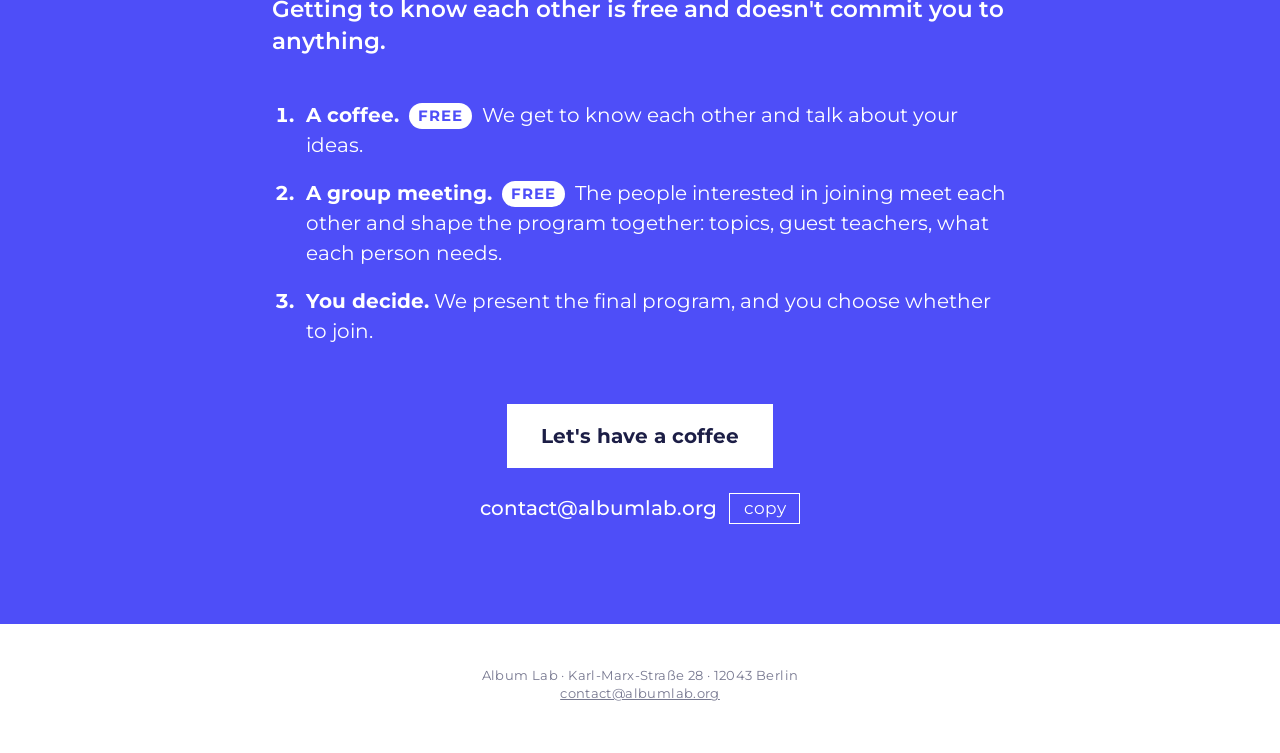
==== commit d2625175: "retified price" ====
--- a/index.html
+++ b/index.html
@@ -174,7 +174,7 @@
         <section class="band split band-light">
             <h2 class="card-title">The fee</h2>
             <p class="card-description"><strong>€2000</strong> for the six months, in two installments of €1000.</p>
-            <p class="card-description">Or <strong>€1800</strong> if you pay in full.</p>
+            <p class="card-description">Or <strong>€1900</strong> if you pay in full.</p>
         </section>
 
         <section class="band band-blue" id="apply">
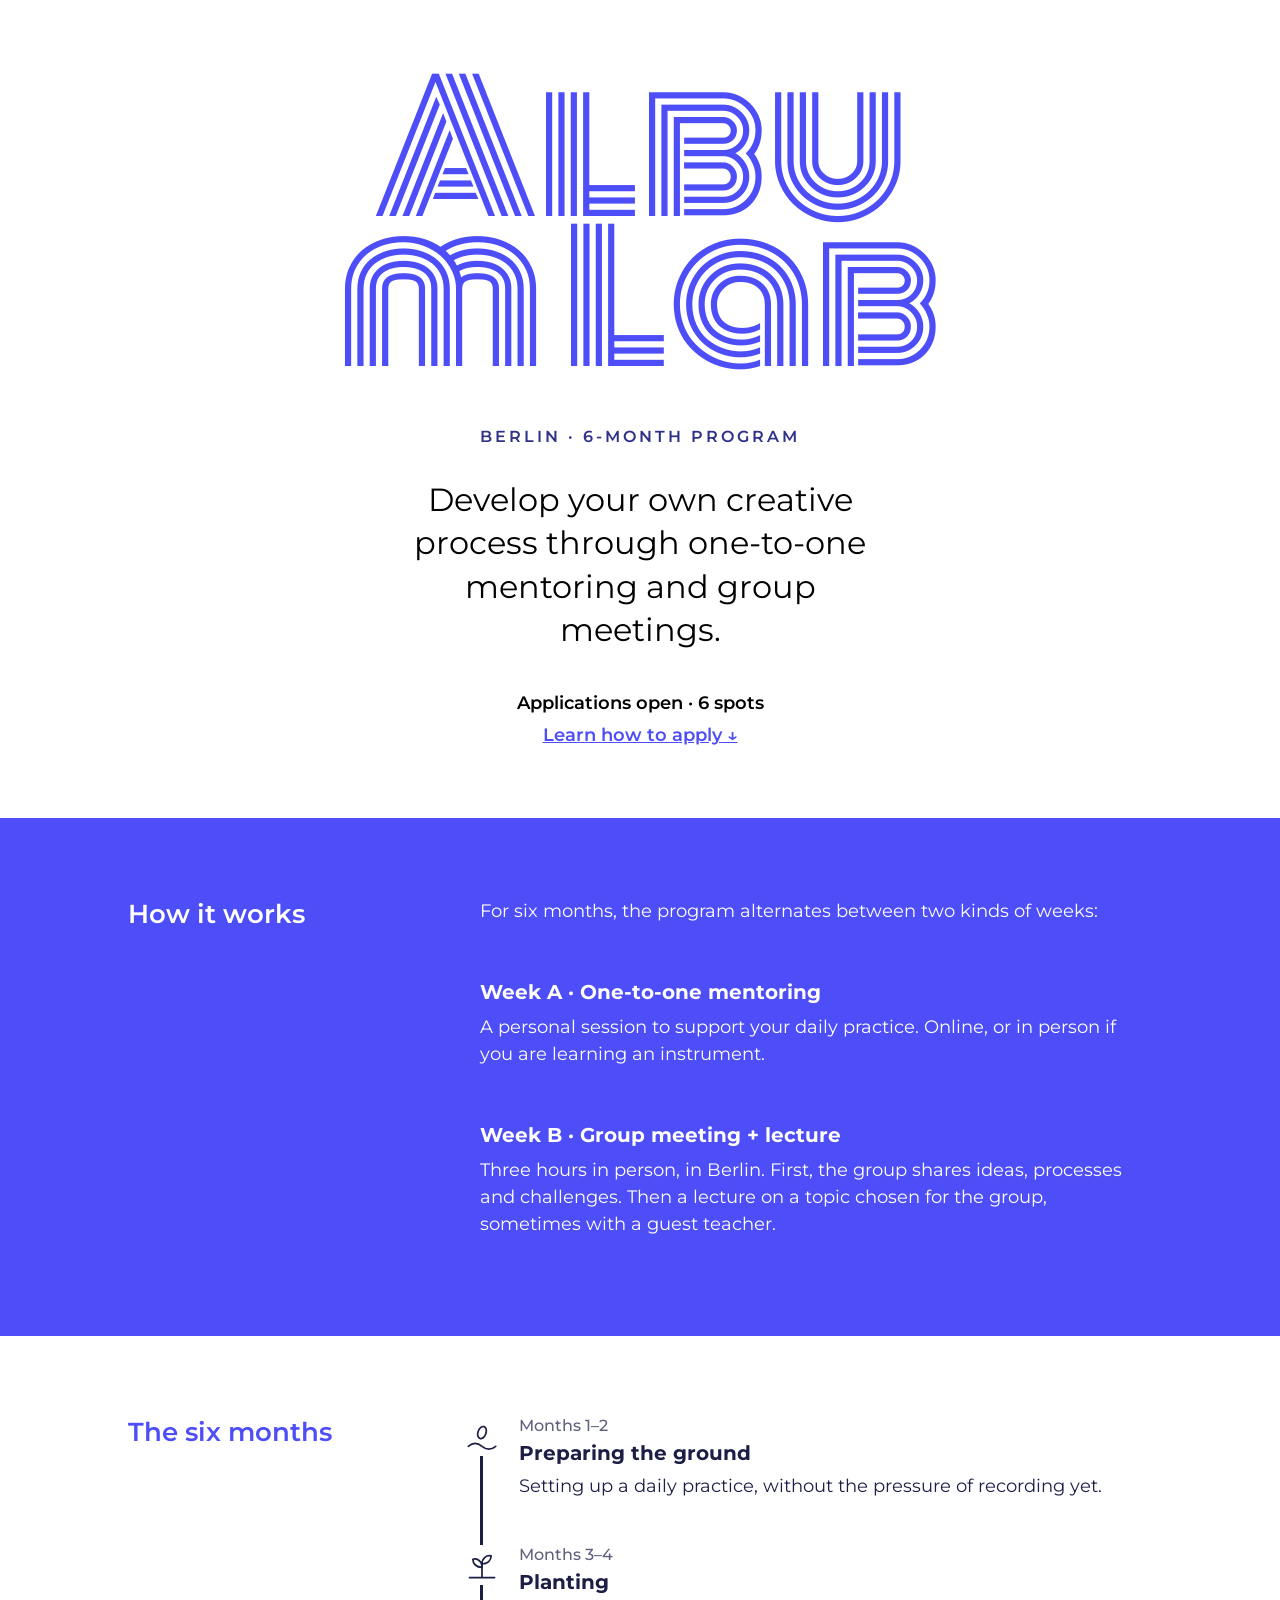
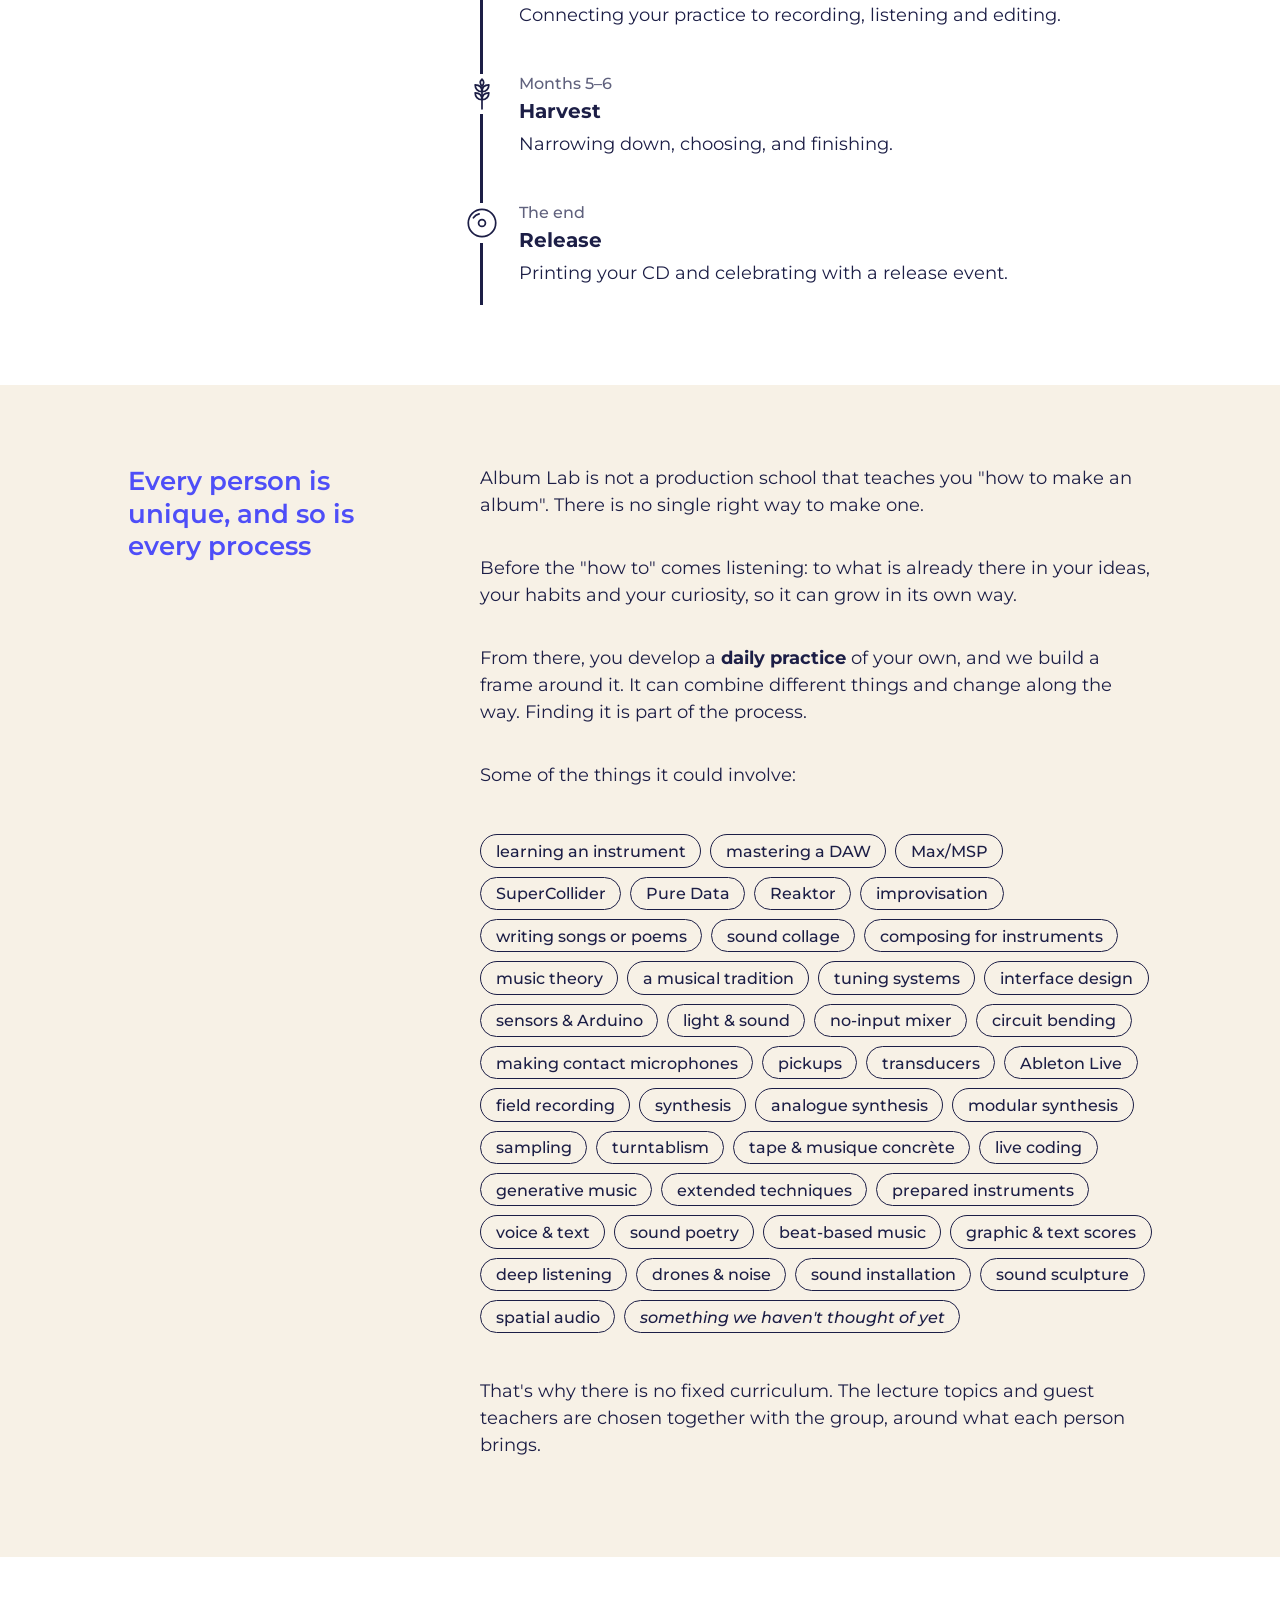
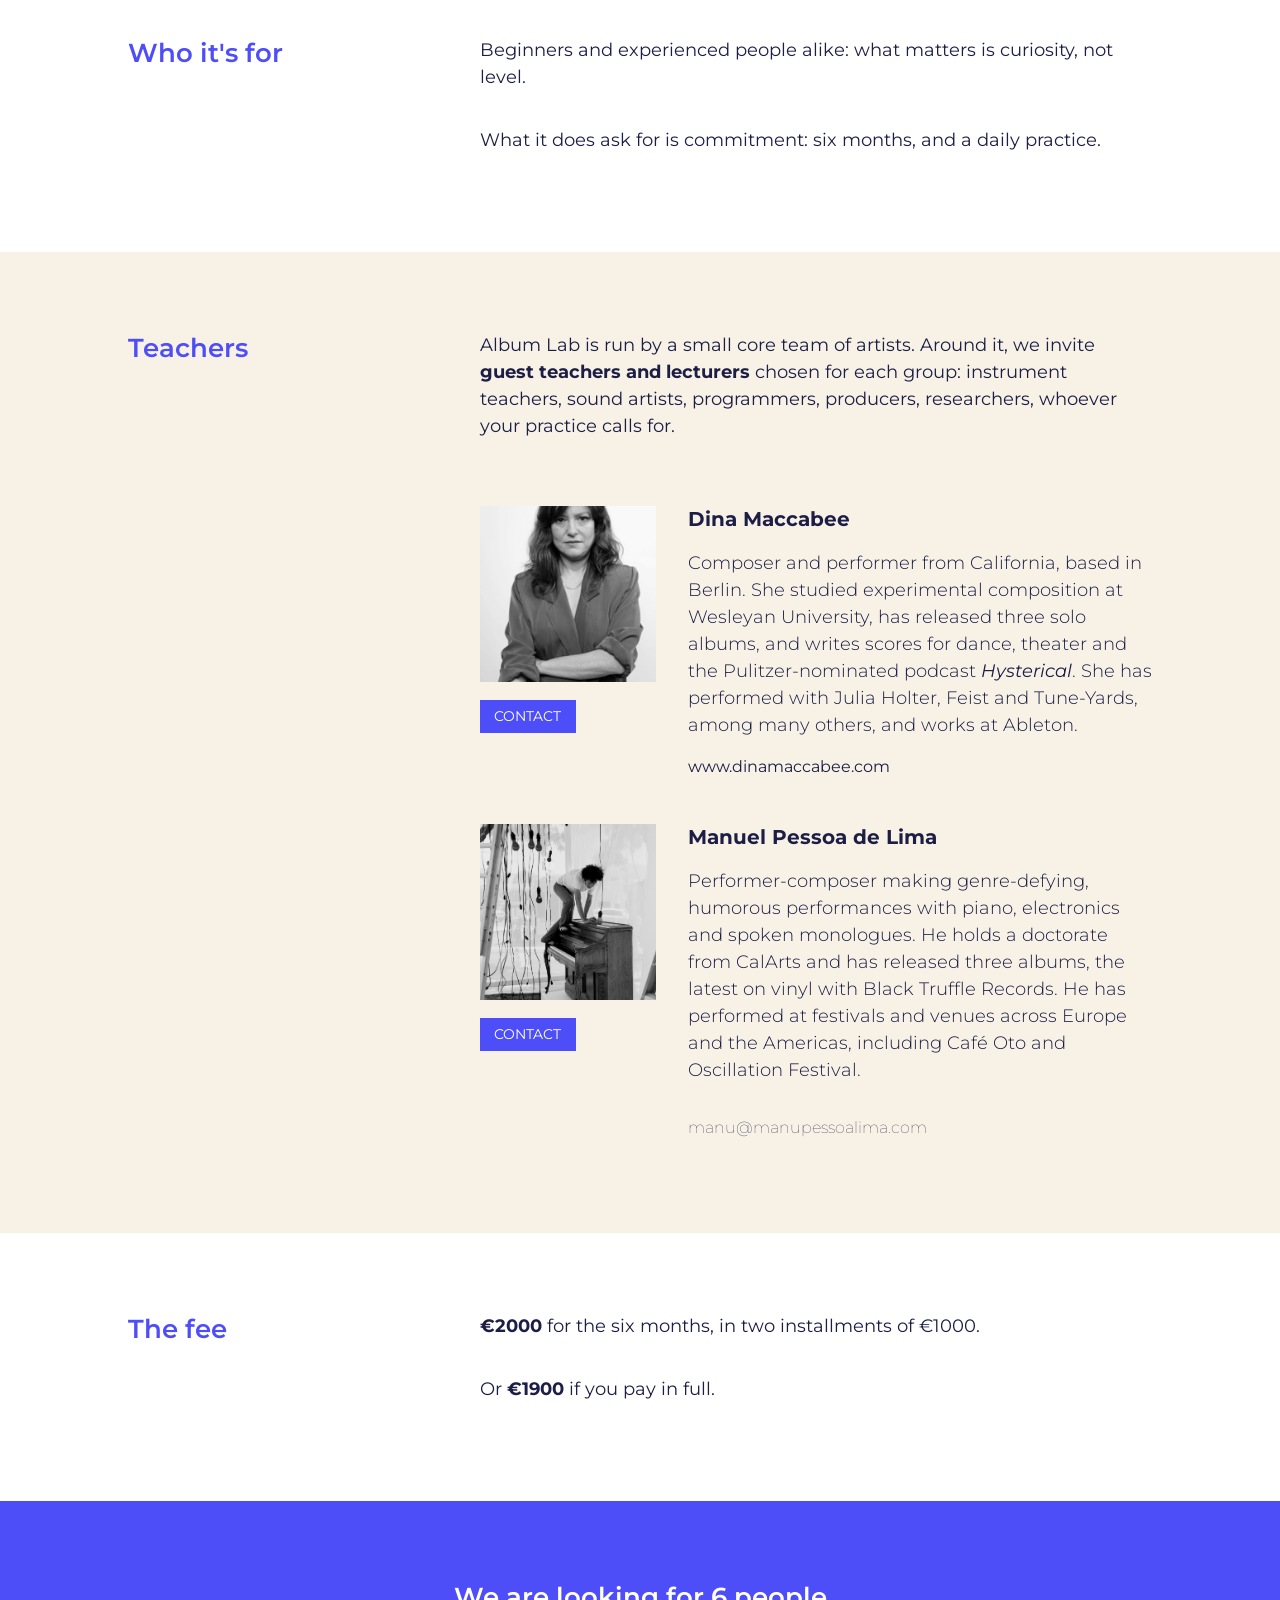
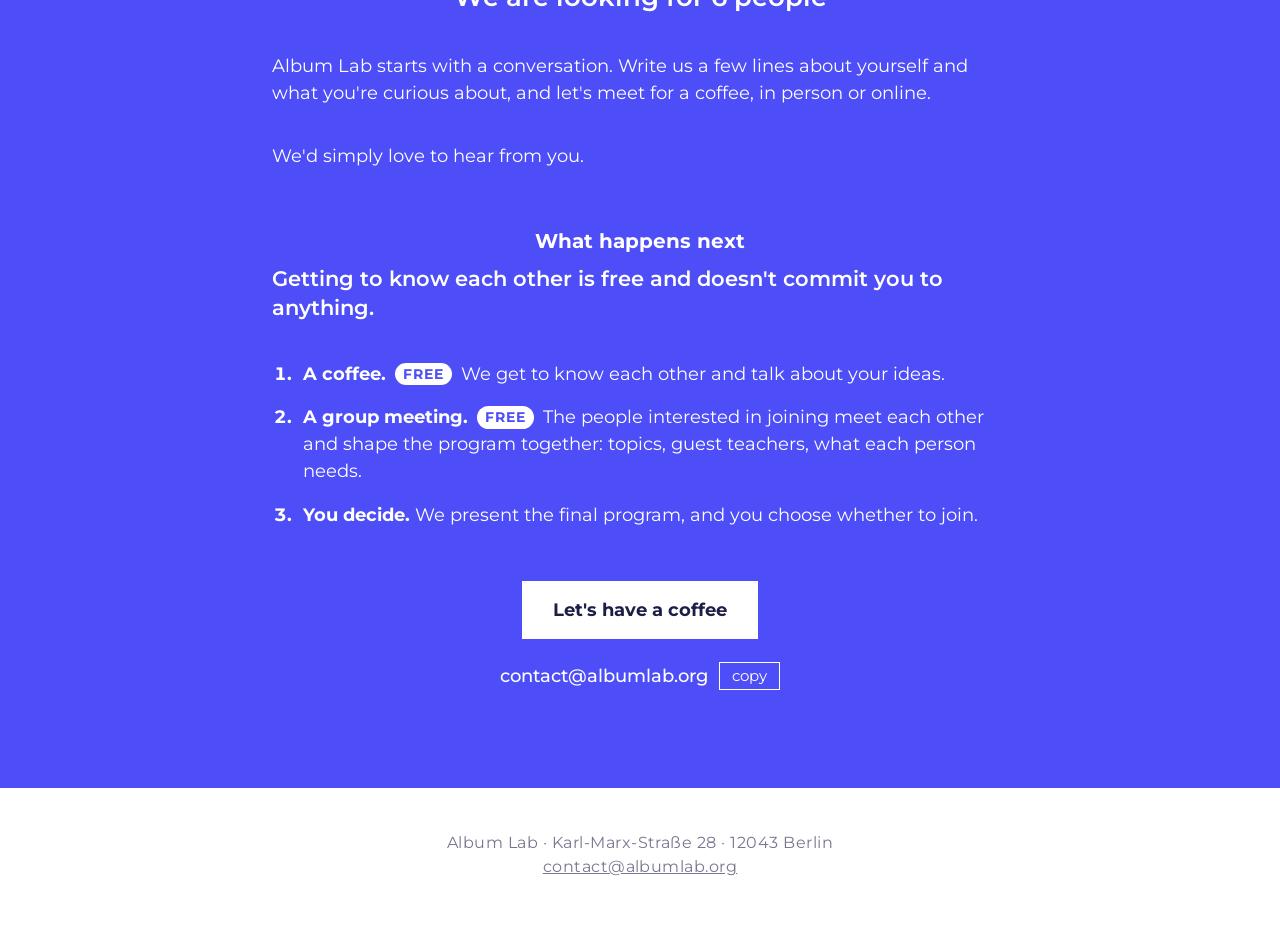
==== commit d261d477: "Simplify header, unify type scale, add cream band and timeline icons - Header: title, "Berlin · 6-mo" ====
--- a/index.html
+++ b/index.html
@@ -11,24 +11,15 @@
     <header class="band hero">
         <h1>Album Lab</h1>
 
-        <div class="tagline-container">
-            <p class="tagline">start with an idea</p>
-            <p class="tagline right">finish with an album</p>
-        </div>
-
-        <p class="description">A laboratory of music exploration guiding participants through the making of an album.</p>
+        <p class="hero-label">Berlin · 6-month program</p>
+
+        <p class="hero-text">Develop your own creative process through one-to-one mentoring and group meetings.</p>
+
+        <p class="apply-teaser">Applications open · 6 spots<br><a href="#apply">Learn how to apply ↓</a></p>
 
     </header>
 
     <main>
-        <section class="band band-light hook">
-            <h2 class="card-title">Don't really fit in a conservatory?</h2>
-            <p class="hook-answer">There are other ways to learn music.</p>
-            <p class="card-description">Album Lab is a six-month program to develop your own creative <strong>process</strong>, together with a small group of people doing the same.</p>
-            <p class="card-description">Instead of a diploma, you finish with a printed CD of your music.</p>
-            <p class="apply-teaser">Applications open · 4 places · Berlin<br><a href="#apply">Learn how to apply ↓</a></p>
-        </section>
-
         <section class="band split band-blue">
             <h2 class="card-title">How it works</h2>
             <p class="card-description">For six months, the program alternates between two kinds of weeks:</p>
@@ -49,18 +40,22 @@
 
             <ol class="phases">
                 <li>
+                    <svg class="phase-icon" viewBox="2 2 28 28" aria-hidden="true"><ellipse cx="16" cy="13" rx="3.5" ry="5.5" transform="rotate(20 16 13)"/><path d="M4 25q6-5 12 0t12 0"/></svg>
                     <h3 class="phase-title"><span class="phase-time">Months 1–2</span> Preparing the ground</h3>
                     <p class="card-description">Setting up a daily practice, without the pressure of recording yet.</p>
                 </li>
                 <li>
+                    <svg class="phase-icon" viewBox="2 2 28 28" aria-hidden="true"><path d="M5 27h22M16 27V15"/><path d="M16 18c0-6-5-8-8-7 0 4 3 7 8 7zM16 15c0-5 4-8 8-7 0 4-3 7-8 7z"/></svg>
                     <h3 class="phase-title"><span class="phase-time">Months 3–4</span> Planting</h3>
                     <p class="card-description">Connecting your practice to recording, listening and editing.</p>
                 </li>
                 <li>
+                    <svg class="phase-icon" viewBox="2 2 28 28" aria-hidden="true"><path d="M16 29V10"/><path d="M16 3c-2 2-2 4 0 6 2-2 2-4 0-6zM16 14c-4 0-6-3-6-6 4 0 6 2 6 6zM16 14c4 0 6-3 6-6-4 0-6 2-6 6zM16 21c-4 0-6-3-6-6 4 0 6 2 6 6zM16 21c4 0 6-3 6-6-4 0-6 2-6 6z"/></svg>
                     <h3 class="phase-title"><span class="phase-time">Months 5–6</span> Harvest</h3>
                     <p class="card-description">Narrowing down, choosing, and finishing.</p>
                 </li>
                 <li>
+                    <svg class="phase-icon" viewBox="2 2 28 28" aria-hidden="true"><circle cx="16" cy="16" r="12"/><circle cx="16" cy="16" r="3"/><path d="M8.5 11.5a9 9 0 0 1 5-3.5"/></svg>
                     <h3 class="phase-title"><span class="phase-time">The end</span> Release</h3>
                     <p class="card-description">Printing your CD and celebrating with a release event.</p>
                 </li>
@@ -68,7 +63,7 @@
         </section>
 
         <section class="band split band-tint">
-            <h2 class="card-title sentence-title">Every person is unique, and so is every process</h2>
+            <h2 class="card-title">Every person is unique, and so is every process</h2>
 
             <p class="card-description">Album Lab is not a production school that teaches you "how to make an album". There is no single right way to make one.</p>
             <p class="card-description">Before the "how to" comes listening: to what is already there in your ideas, your habits and your curiosity, so it can grow in its own way.</p>
@@ -125,13 +120,13 @@
         </section>
 
         <section class="band split band-light">
-            <h2 class="card-title">For whom</h2>
+            <h2 class="card-title">Who it's for</h2>
             <p class="card-description">Beginners and experienced people alike: what matters is curiosity, not level.</p>
             <p class="card-description">What it does ask for is commitment: six months, and a daily practice.</p>
         </section>
 
         <section class="band split band-tint">
-            <h2 class="card-title">TEACHERS</h2>
+            <h2 class="card-title">Teachers</h2>
 
             <p class="card-description">Album Lab is run by a small core team of artists. Around it, we invite <strong>guest teachers and lecturers</strong> chosen for each group: instrument teachers, sound artists, programmers, producers, researchers, whoever your practice calls for.</p>
 
@@ -178,7 +173,7 @@
         </section>
 
         <section class="band band-blue" id="apply">
-            <h2 class="card-title sentence-title">We are looking for 4 people</h2>
+            <h2 class="card-title">We are looking for 6 people</h2>
 
             <p class="card-description">Album Lab starts with a conversation. Write us a few lines about yourself and what you're curious about, and let's meet for a coffee, in person or online.</p>
             <p class="card-description">We'd simply love to hear from you.</p>
--- a/css/stylesheet.css
+++ b/css/stylesheet.css
@@ -77,20 +77,29 @@
 :root{
 
     /* layout */
+    --font-sans: 'montserrat', sans-serif;
     --content-width:40rem;      /* max width of the text column */
     --content-width-wide:70rem; /* max width for grids (modules, actions) */
     --gutter:1.25rem;           /* side space on each side of the text on phones */
     --band-padding:3rem;        /* vertical space inside each colored band */
 
-    --fs-regular:1rem;
-    --fs-website-link:0.8rem;
-    --fs-logo:clamp(3.5rem, 18vw, 8rem);
+    /* ---- type scale (one size per role; desktop values in the @media blocks) ----
+       lead   = the main sentence in the header
+       h2     = section titles
+       h3     = sub-headings (Week A, phases, teacher names)
+       body   = running text
+       small  = labels, footer, e-mail          */
+    --fs-lead:1.5rem;
+    --fs-h2:1.375rem;
+    --fs-h3:1.125rem;
+    --fs-regular:1rem;  /* body */
+    --fs-small:0.875rem;
+    --fs-logo:clamp(3.5rem, 20vw, 11rem);
     --fs-description:1.4rem;
     --fs-list-bigger:1.5rem;
     --fs-items:clamp(1.5rem, 5vw, 3rem);
     --fs-items-smaller:clamp(1.25rem, 5vw, 2rem);
     --fs-back-to-home:1em;
-    --fs-card-title:clamp(1.25rem, 5vw, 2rem);
     --fs-card-item:2rem;
     --fs-module-btn:1rem;
     --fs-action-item:1rem;
@@ -101,7 +110,7 @@
     --color-logo:rgb(78, 78, 248);
     --color-light-shade: rgba(22, 24, 120, 0.888);
     --color-text-dark: rgb(28, 30, 70);  /* dark navy for text on light bands */
-    --color-tint: rgb(240, 241, 255);    /* very pale blue background */
+    --color-tint: rgb(247, 241, 230);    /* warm cream background (was pale blue 240,241,255) */
     --color-cards:rgb(78, 78, 248);
     --color-card-text:rgb(255, 255, 255);
     --color-first-item:rgba(255, 255, 255, 0.9);
@@ -148,7 +157,7 @@
 body{
     margin:0;
     padding:0;
-    font-family: 'montserrat', sans-serif; /* was goldman */
+    font-family: var(--font-sans);
     font-size:var(--fs-regular);
     background-color: white;
 }
@@ -215,6 +224,7 @@
 
 /* on light bands the white contact button would disappear: make it blue */
 .band-light .contact-btn, .band-tint .contact-btn{
+    font-family: var(--font-sans);
     background-color: var(--color-logo);
     color: white;
 }
@@ -225,8 +235,8 @@
     text-align: center;
     padding-block: 2rem 3rem;
     /* fill most of the phone screen; only a strip of the next band peeks in */
-    min-height: 85vh;  /* fallback for older browsers */
-    min-height: 85svh; /* svh = height with the browser bars visible */
+    min-height: 75vh;  /* fallback for older browsers */
+    min-height: 75svh; /* svh = height with the browser bars visible */
     align-content: center; /* center logo + text vertically in that space */
 }
 
@@ -238,7 +248,7 @@
 }
 
 .hook h2{
-    font-family: 'montserrat', sans-serif;
+    font-family: var(--font-sans);
     /* font-family: Georgia, 'Times New Roman', serif;  <- try this for a softer, bookish look */
     font-weight: 500;
     text-transform: none;
@@ -264,7 +274,6 @@
 
 .week-title{
     font-weight: 700;
-    letter-spacing: 0.05em;
 }
 
 .week-title + .card-description{
@@ -275,7 +284,7 @@
 .phases{
     list-style: none;
     margin: 0;
-    padding: 0 0 0 1.25em;
+    padding: 0 0 0 2em;
     border-left: 3px solid currentColor; /* the timeline line */
 }
 
@@ -288,15 +297,19 @@
     margin-bottom: 0;
 }
 
-.phases li::before{ /* the dot on the line */
-    content: "";
+.phase-icon{ /* little drawing sitting on the timeline line */
     position: absolute;
-    left: calc(-1.25em - 9px);
-    top: 0.3em;
-    width: 15px;
-    height: 15px;
-    border-radius: 50%;
-    background: currentColor;
+    left: calc(-2em - 21.5px);
+    top: 0;
+    width: 40px;
+    height: 40px;
+    padding: 4px 0;
+    background: white;      /* hides the line behind the icon */
+    fill: none;
+    stroke: currentColor;
+    stroke-width: 1.5;
+    stroke-linecap: round;
+    stroke-linejoin: round;
 }
 
 .phase-title{
@@ -305,6 +318,7 @@
 }
 
 .phase-time{
+    font-family: var(--font-sans);
     display: block;
     font-weight: 500;
     font-size: 0.8em;
@@ -314,15 +328,6 @@
 
 .phase-title + .card-description{
     margin-top: 0.4em;
-}
-
-/* headings written as a sentence instead of a one-word label */
-.card-title.sentence-title{ /* double class so it wins over .card-title */
-    text-transform: none;
-    letter-spacing: normal;
-    font-weight: 600;
-    line-height: 1.25;
-    font-size: clamp(1.5rem, 6vw, 2.25rem);
 }
 
 /* "Your practice could be": examples shown as tags */
@@ -336,11 +341,12 @@
 }
 
 .practice-list li{
-    font-family: 'montserrat', sans-serif;
+    font-family: var(--font-sans);
     font-weight: 500;
     border: 1.5px solid currentColor;
     border-radius: 2em;
     padding: 0.35em 0.9em;
+    font-size: 0.9em;
 }
 
 .practice-list li:last-child{
@@ -349,6 +355,7 @@
 
 /* small "applications open" line at the end of the hook */
 .apply-teaser{
+    font-family: var(--font-sans);
     text-align: center;
     font-weight: 600;
     margin-top: 2em;
@@ -364,8 +371,26 @@
 }
 
 .tagline-container{
-    margin:1em 0;
+    margin:0.25em 0 0;
     text-align: left;
+}
+
+.hero-label{
+    font-family: var(--font-sans);
+    margin: 0.5em 0 0;
+    font-weight: 600;
+    text-transform: uppercase;
+    letter-spacing: 3px;
+    font-size: var(--fs-small);
+    color: var(--color-light-shade);
+}
+
+.hero-text{
+    font-family: var(--font-sans);
+    font-size: var(--fs-lead);
+    line-height: 1.35;
+    max-width: 32rem;
+    margin: 2rem auto 0;
 }
 
 .description{
@@ -445,9 +470,9 @@
 }
 
 .email{
-    font-family:'montserrat';
+    font-family: var(--font-sans);
     font-weight:100;
-    font-size:0.8rem;
+    font-size:var(--fs-small);
 }
 
 /*/////////////////////
@@ -466,7 +491,7 @@
 }
 
 .tagline{
-    font-family:'montserrat', sans-serif; /* was monoton */
+    font-family: var(--font-sans);
     font-weight:700;
     letter-spacing: 2px;
     line-height: 0.2;
@@ -476,7 +501,7 @@
 }
 
 h2{
-    font-family: 'montserrat', sans-serif; /* was monoton */
+    font-family: var(--font-sans);
     font-weight: 700;
     text-transform: uppercase;
     font-size:var(--fs-items);
@@ -490,8 +515,10 @@
 }
 
 h3{
-    text-transform: uppercase;
-    text-align: center;
+    text-transform: none;
+    text-align: center;
+    font-size: var(--fs-h3);
+    line-height: 1.3;
     margin:0;
 }
 
@@ -519,13 +546,17 @@
 
 /* text inside bands inherits the band's color (white on blue, blue on white) */
 .card-description{
-    font-family:'montserrat';
+    font-family: var(--font-sans);
     line-height:1.5;
 }
 
 .card-title{
     text-align: center;
-    font-size:var(--fs-card-title);
+    font-size:var(--fs-h2);
+    font-weight: 600;
+    line-height: 1.25;
+    text-transform: none;   /* all section titles are written as sentences */
+    letter-spacing: normal;
     margin-top:0;
 }
 
@@ -566,7 +597,7 @@
 }
 
 .teacher-bio{
-    font-family:'montserrat';
+    font-family: var(--font-sans);
     font-weight:400;
     line-height:1.5;
 }
@@ -734,9 +765,10 @@
 }
 
 .website-link{
+    font-family: var(--font-sans);
     text-decoration: none;
     color:inherit;
-    font-size:var(--fs-website-link);
+    font-size:var(--fs-small);
 }
 
 .website-link:hover{
@@ -777,10 +809,10 @@
 
 /* small, discreet footer with the address */
 .site-footer{
+    font-family: var(--font-sans);
     padding: 2.5rem var(--gutter) 3rem;
     text-align: center;
-    font-family: 'montserrat', sans-serif;
-    font-size: 0.8rem;
+    font-size: var(--fs-small);
     letter-spacing: 0.03em;
     color: var(--color-text-dark);
     opacity: 0.6;
@@ -801,7 +833,7 @@
 }
 
 .next-steps{
-    font-family: 'montserrat', sans-serif;
+    font-family: var(--font-sans);
     line-height: 1.5;
     margin: 1em 0 0;
     padding-left: 1.4em;
@@ -818,7 +850,7 @@
 
 /* make it obvious that the first steps cost nothing */
 .free-note{
-    font-family: 'montserrat', sans-serif;
+    font-family: var(--font-sans);
     font-weight: 600;
     font-size: 1.15em;
     line-height: 1.4;
@@ -826,6 +858,7 @@
 }
 
 .free-tag{
+    font-family: var(--font-sans);
     display: inline-block;
     font-size: 0.75em;
     font-weight: 700;
@@ -846,6 +879,7 @@
 }
 
 .write-btn{
+    font-family: var(--font-sans);
     display: inline-block;
     padding: 0.9em 1.6em;
     background-color: white;
@@ -870,11 +904,13 @@
 }
 
 .email-address{
+    font-family: var(--font-sans);
     font-weight: 500;
     user-select: all; /* one tap selects the whole address */
 }
 
 .copy-email{
+    font-family: var(--font-sans);
     margin: 0;
     padding: 0.25em 0.8em;
     border: 1.5px solid white;
@@ -892,10 +928,13 @@
 @media (min-width:768px){
 
     :root{
-        --fs-regular:1.25rem;
+        --fs-lead:2rem;
+        --fs-h2:1.625rem;
+        --fs-h3:1.25rem;
+        --fs-regular:1.125rem;
+        --fs-small:1rem;
         --fs-tagline-text:1rem;
         --fs-description:1.8rem;
-        --fs-website-link:1.25rem;
         --band-padding:5rem;
     }
 
@@ -907,7 +946,7 @@
     .tagline-container{
         width: 60%;
         font-size:var(--fs-tagline-text);
-        margin:3em auto;
+        margin:0.5em auto 0;
     }
 
     /* the three structure buttons side by side */
@@ -979,14 +1018,13 @@
         text-align: left;
         margin: 0;
         padding-right: 3rem;
-        font-size: clamp(1.5rem, 2.2vw, 2rem); /* long words like TEACHERS fit the column */
     }
 
     .band.split > :nth-child(2){
         margin-top: 0;          /* text starts level with the heading */
     }
 
-    /* hook and "we are looking for 4 people" stay centered, a bit wider */
+    /* hook and "we are looking for 6 people" stay centered, a bit wider */
     .hook, #apply{
         --content-width: 46rem;
     }
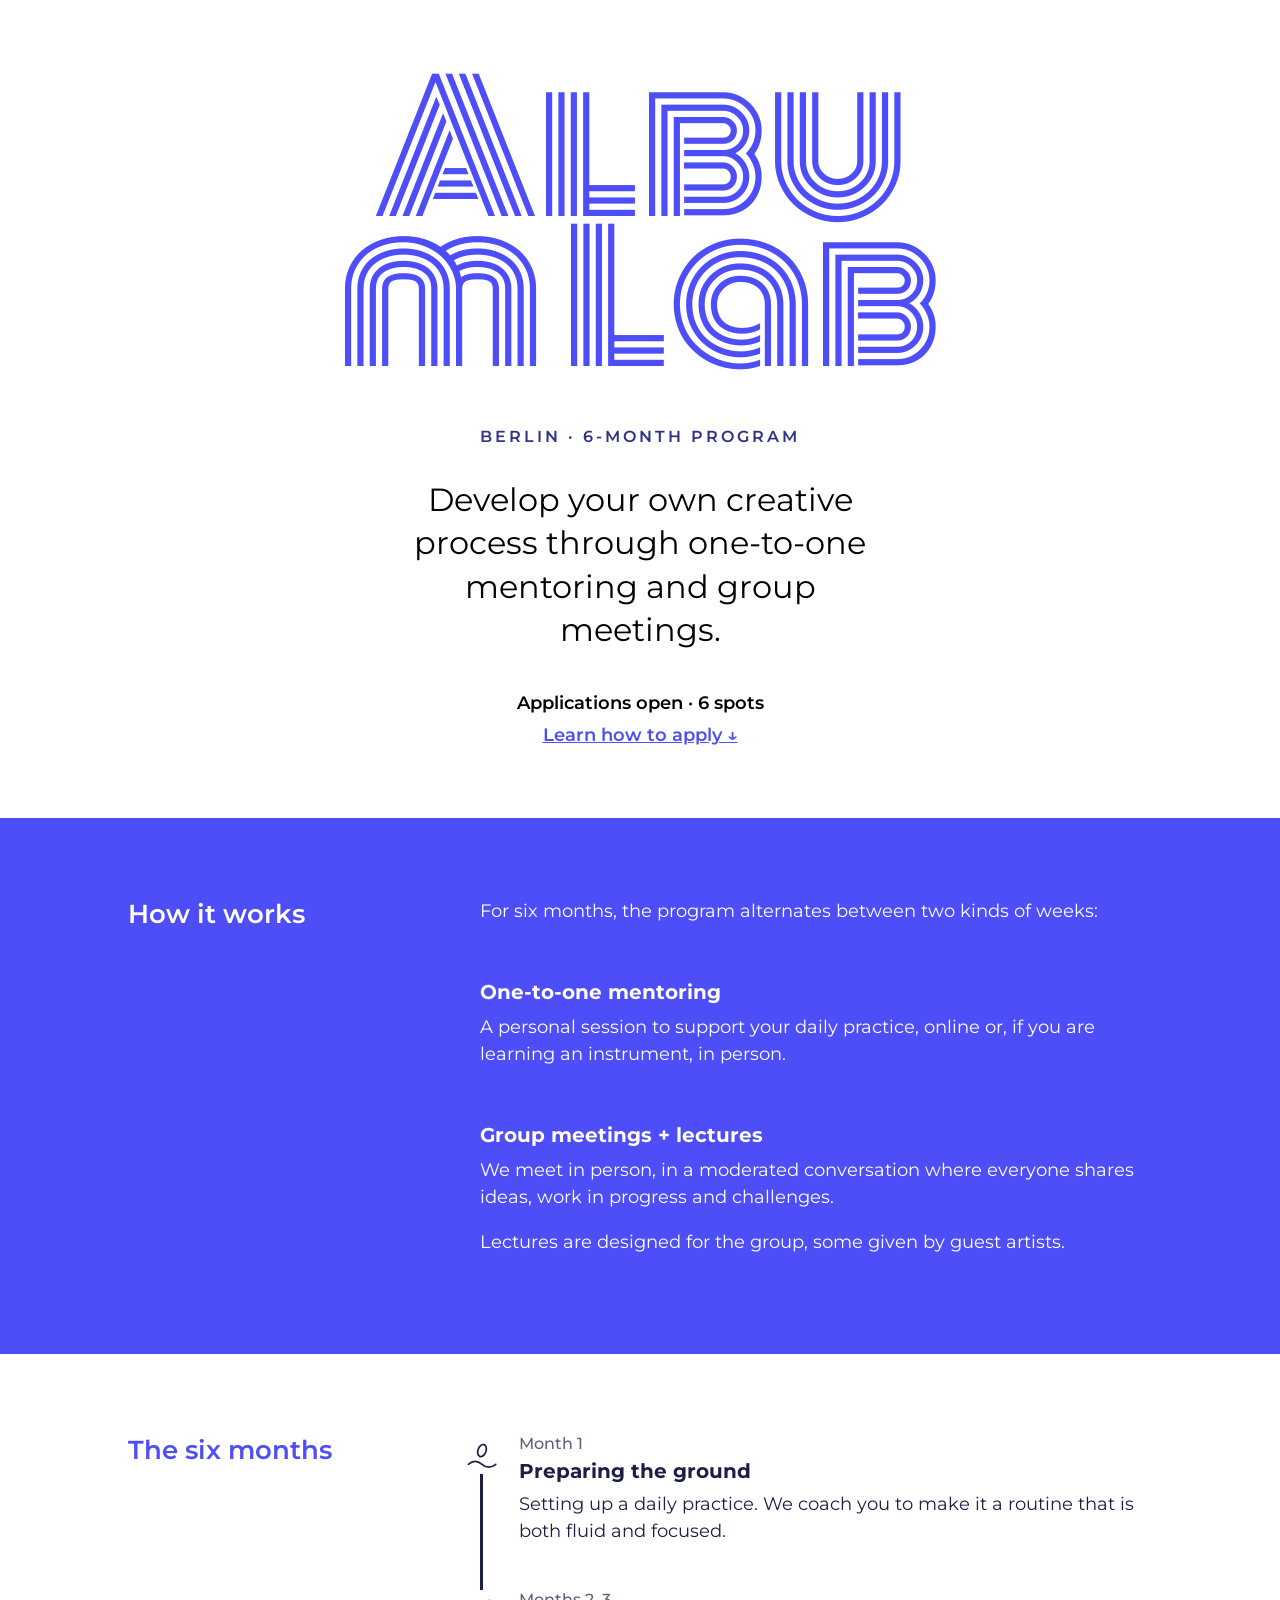
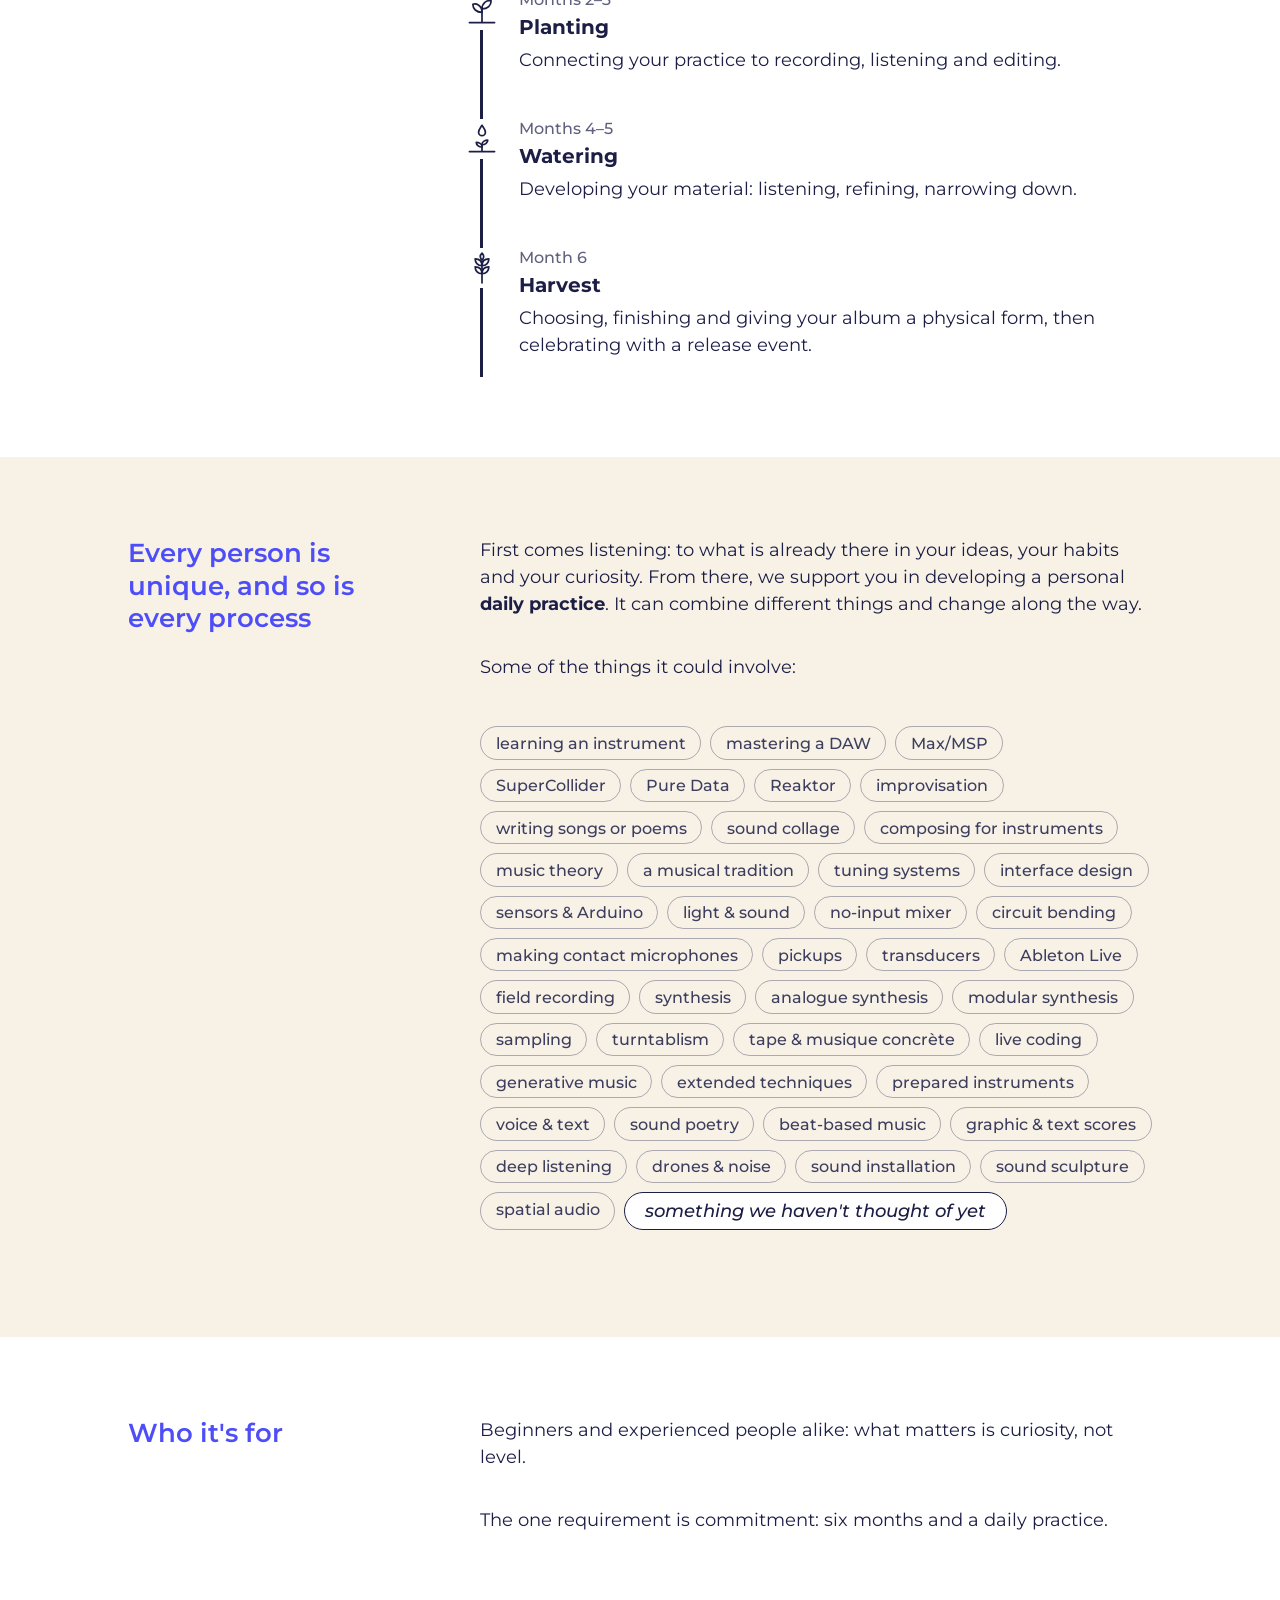
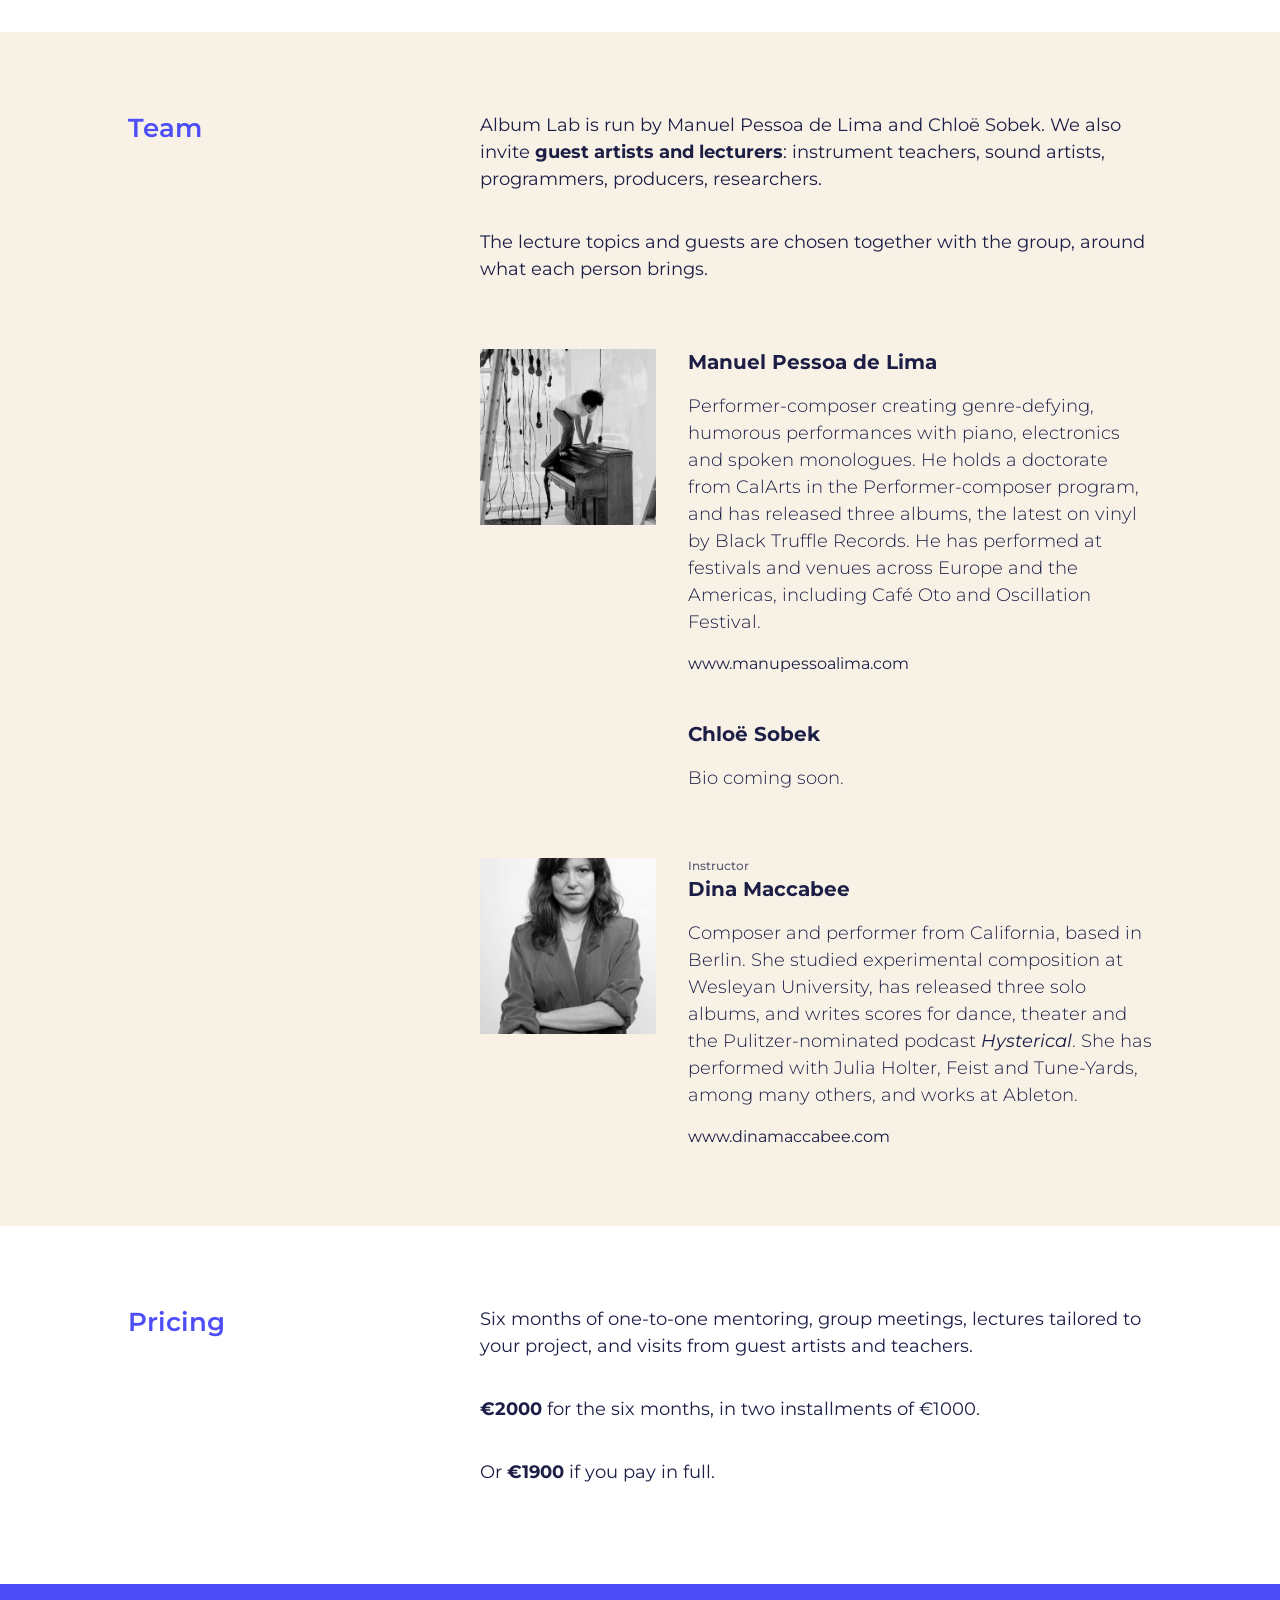
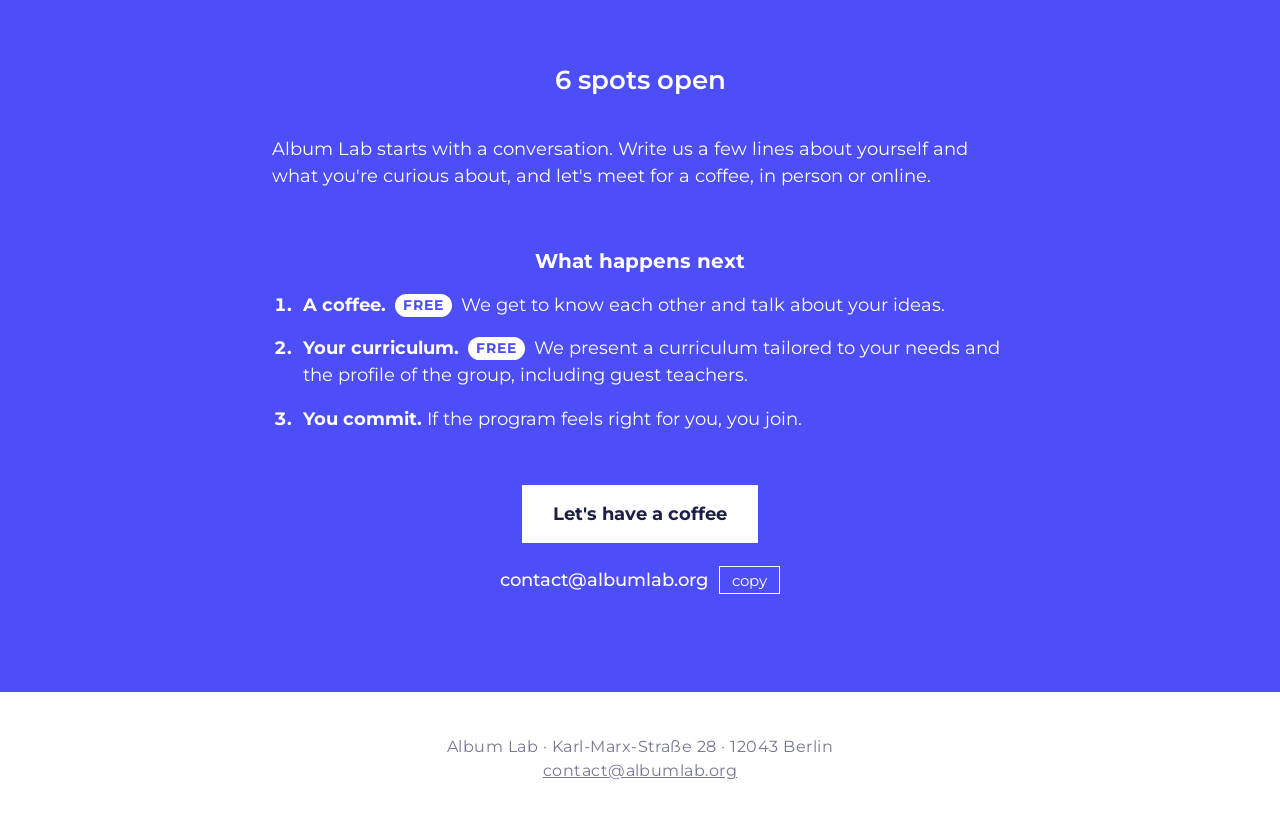
==== commit 08193d94: "Rework copy and structure of landing page sections - Pricing: add program summary, rename heading - " ====
--- a/index.html
+++ b/index.html
@@ -25,13 +25,14 @@
             <p class="card-description">For six months, the program alternates between two kinds of weeks:</p>
 
             <div class="week">
-                <h3 class="week-title">Week A · One-to-one mentoring</h3>
-                <p class="card-description">A personal session to support your daily practice. Online, or in person if you are learning an instrument.</p>
+                <h3 class="week-title">One-to-one mentoring</h3>
+                <p class="card-description">A personal session to support your daily practice, online or, if you are learning an instrument, in person.</p>
             </div>
 
             <div class="week">
-                <h3 class="week-title">Week B · Group meeting + lecture</h3>
-                <p class="card-description">Three hours in person, in Berlin. First, the group shares ideas, processes and challenges. Then a lecture on a topic chosen for the group, sometimes with a guest teacher.</p>
+                <h3 class="week-title">Group meetings + lectures</h3>
+                <p class="card-description">We meet in person, in a moderated conversation where everyone shares ideas, work in progress and challenges.</p>
+                <p class="card-description">Lectures are designed for the group, some given by guest artists.</p>
             </div>
         </section>
 
@@ -41,23 +42,23 @@
             <ol class="phases">
                 <li>
                     <svg class="phase-icon" viewBox="2 2 28 28" aria-hidden="true"><ellipse cx="16" cy="13" rx="3.5" ry="5.5" transform="rotate(20 16 13)"/><path d="M4 25q6-5 12 0t12 0"/></svg>
-                    <h3 class="phase-title"><span class="phase-time">Months 1–2</span> Preparing the ground</h3>
-                    <p class="card-description">Setting up a daily practice, without the pressure of recording yet.</p>
+                    <h3 class="phase-title"><span class="phase-time">Month 1</span> Preparing the ground</h3>
+                    <p class="card-description">Setting up a daily practice. We coach you to make it a routine that is both fluid and focused.</p>
                 </li>
                 <li>
                     <svg class="phase-icon" viewBox="2 2 28 28" aria-hidden="true"><path d="M5 27h22M16 27V15"/><path d="M16 18c0-6-5-8-8-7 0 4 3 7 8 7zM16 15c0-5 4-8 8-7 0 4-3 7-8 7z"/></svg>
-                    <h3 class="phase-title"><span class="phase-time">Months 3–4</span> Planting</h3>
+                    <h3 class="phase-title"><span class="phase-time">Months 2–3</span> Planting</h3>
                     <p class="card-description">Connecting your practice to recording, listening and editing.</p>
                 </li>
                 <li>
-                    <svg class="phase-icon" viewBox="2 2 28 28" aria-hidden="true"><path d="M16 29V10"/><path d="M16 3c-2 2-2 4 0 6 2-2 2-4 0-6zM16 14c-4 0-6-3-6-6 4 0 6 2 6 6zM16 14c4 0 6-3 6-6-4 0-6 2-6 6zM16 21c-4 0-6-3-6-6 4 0 6 2 6 6zM16 21c4 0 6-3 6-6-4 0-6 2-6 6z"/></svg>
-                    <h3 class="phase-title"><span class="phase-time">Months 5–6</span> Harvest</h3>
-                    <p class="card-description">Narrowing down, choosing, and finishing.</p>
+                    <svg class="phase-icon" viewBox="2 2 28 28" aria-hidden="true"><path d="M5 27h22M16 27v-6"/><path d="M16 23c0-3-3-4-5-4 0 2 2 4 5 4zM16 21c0-3 3-4 5-4 0 2-2 4-5 4z"/><path d="M16 4c2 3 3 4 3 6a3 3 0 0 1-6 0c0-2 1-3 3-6z"/></svg>
+                    <h3 class="phase-title"><span class="phase-time">Months 4–5</span> Watering</h3>
+                    <p class="card-description">Developing your material: listening, refining, narrowing down.</p>
                 </li>
                 <li>
-                    <svg class="phase-icon" viewBox="2 2 28 28" aria-hidden="true"><circle cx="16" cy="16" r="12"/><circle cx="16" cy="16" r="3"/><path d="M8.5 11.5a9 9 0 0 1 5-3.5"/></svg>
-                    <h3 class="phase-title"><span class="phase-time">The end</span> Release</h3>
-                    <p class="card-description">Printing your CD and celebrating with a release event.</p>
+                    <svg class="phase-icon" viewBox="2 2 28 28" aria-hidden="true"><path d="M16 29V10"/><path d="M16 3c-2 2-2 4 0 6 2-2 2-4 0-6zM16 14c-4 0-6-3-6-6 4 0 6 2 6 6zM16 14c4 0 6-3 6-6-4 0-6 2-6 6zM16 21c-4 0-6-3-6-6 4 0 6 2 6 6zM16 21c4 0 6-3 6-6-4 0-6 2-6 6z"/></svg>
+                    <h3 class="phase-title"><span class="phase-time">Month 6</span> Harvest</h3>
+                    <p class="card-description">Choosing, finishing and giving your album a physical form, then celebrating with a release event.</p>
                 </li>
             </ol>
         </section>
@@ -65,9 +66,7 @@
         <section class="band split band-tint">
             <h2 class="card-title">Every person is unique, and so is every process</h2>
 
-            <p class="card-description">Album Lab is not a production school that teaches you "how to make an album". There is no single right way to make one.</p>
-            <p class="card-description">Before the "how to" comes listening: to what is already there in your ideas, your habits and your curiosity, so it can grow in its own way.</p>
-            <p class="card-description">From there, you develop a <strong>daily practice</strong> of your own, and we build a frame around it. It can combine different things and change along the way. Finding it is part of the process.</p>
+            <p class="card-description">First comes listening: to what is already there in your ideas, your habits and your curiosity. From there, we support you in developing a personal <strong>daily practice</strong>. It can combine different things and change along the way.</p>
             <p class="card-description">Some of the things it could involve:</p>
 
             <ul class="practice-list">
@@ -115,75 +114,65 @@
                 <li>spatial audio</li>
                 <li>something we haven't thought of yet</li>
             </ul>
-
-            <p class="card-description">That's why there is no fixed curriculum. The lecture topics and guest teachers are chosen together with the group, around what each person brings.</p>
         </section>
 
         <section class="band split band-light">
             <h2 class="card-title">Who it's for</h2>
             <p class="card-description">Beginners and experienced people alike: what matters is curiosity, not level.</p>
-            <p class="card-description">What it does ask for is commitment: six months, and a daily practice.</p>
+            <p class="card-description">The one requirement is commitment: six months and a daily practice.</p>
         </section>
 
         <section class="band split band-tint">
-            <h2 class="card-title">Teachers</h2>
+            <h2 class="card-title">Team</h2>
 
-            <p class="card-description">Album Lab is run by a small core team of artists. Around it, we invite <strong>guest teachers and lecturers</strong> chosen for each group: instrument teachers, sound artists, programmers, producers, researchers, whoever your practice calls for.</p>
+            <p class="card-description">Album Lab is run by Manuel Pessoa de Lima and Chloë Sobek. We also invite <strong>guest artists and lecturers</strong>: instrument teachers, sound artists, programmers, producers, researchers.</p>
+            <p class="card-description">The lecture topics and guests are chosen together with the group, around what each person brings.</p>
 
             <article class="bio">
-                <h3 class="teacher-name">Dina Maccabee</h3>
+                <h3 class="teacher-name">Manuel Pessoa de Lima</h3>
+                <p class="teacher-bio">Performer-composer creating genre-defying, humorous performances with piano, electronics and spoken monologues. He holds a doctorate from CalArts in the Performer-composer program, and has released three albums, the latest on vinyl by Black Truffle Records. He has performed at festivals and venues across Europe and the Americas, including Café Oto and Oscillation Festival.</p>
+
+                <div class="contact-container">
+                    <div class="profile-photo photo-manu"></div>
+                </div>
+                <a class="website-link" href="https://www.manupessoalima.com" target="_blank">www.manupessoalima.com</a>
+            </article>
+
+            <!-- TODO: Chloë Sobek, waiting for short bio, photo (add .photo-chloe in stylesheet.css) and website.
+                 When the photo arrives, add the contact-container block like the others. -->
+            <article class="bio">
+                <h3 class="teacher-name">Chloë Sobek</h3>
+                <p class="teacher-bio">Bio coming soon.</p>
+            </article>
+
+            <article class="bio">
+                <h3 class="teacher-name"><span class="teacher-role">Instructor</span> Dina Maccabee</h3>
                 <p class="teacher-bio">Composer and performer from California, based in Berlin. She studied experimental composition at Wesleyan University, has released three solo albums, and writes scores for dance, theater and the Pulitzer-nominated podcast <em>Hysterical</em>. She has performed with Julia Holter, Feist and Tune-Yards, among many others, and works at Ableton.</p>
 
                 <div class="contact-container">
                     <div class="profile-photo photo-dina"></div>
-                    <a href="mailto:violina@gmail.com" class="contact-btn">contact</a>
                 </div>
                 <a class="website-link" href="https://www.dinamaccabee.com/" target="_blank">www.dinamaccabee.com</a>
             </article>
-
-            <article class="bio">
-                <h3 class="teacher-name">Manuel Pessoa de Lima</h3>
-                <p class="teacher-bio">Performer-composer making genre-defying, humorous performances with piano, electronics and spoken monologues. He holds a doctorate from CalArts and has released three albums, the latest on vinyl with Black Truffle Records. He has performed at festivals and venues across Europe and the Americas, including Café Oto and Oscillation Festival.</p>
-
-                <div class="contact-container">
-                    <div class="profile-photo photo-manu"></div>
-                    <a href="mailto:manu@manupessoalima.com" class="contact-btn">contact</a>
-                </div>
-                <p class="email">manu@manupessoalima.com</p>
-            </article>
-
-            <!-- TODO: Chloë Sobek, waiting for short bio, photo (add .photo-chloe in stylesheet.css) and website
-            <article class="bio">
-                <h3 class="teacher-name">Chloë Sobek</h3>
-                <p class="teacher-bio">SHORT BIO HERE</p>
-
-                <div class="contact-container">
-                    <div class="profile-photo photo-chloe"></div>
-                    <a href="mailto:EMAIL" class="contact-btn">contact</a>
-                </div>
-                <a class="website-link" href="WEBSITE" target="_blank">WEBSITE</a>
-            </article>
-            -->
         </section>
 
         <section class="band split band-light">
-            <h2 class="card-title">The fee</h2>
+            <h2 class="card-title">Pricing</h2>
+            <p class="card-description">Six months of one-to-one mentoring, group meetings, lectures tailored to your project, and visits from guest artists and teachers.</p>
             <p class="card-description"><strong>€2000</strong> for the six months, in two installments of €1000.</p>
             <p class="card-description">Or <strong>€1900</strong> if you pay in full.</p>
         </section>
 
         <section class="band band-blue" id="apply">
-            <h2 class="card-title">We are looking for 6 people</h2>
+            <h2 class="card-title">6 spots open</h2>
 
             <p class="card-description">Album Lab starts with a conversation. Write us a few lines about yourself and what you're curious about, and let's meet for a coffee, in person or online.</p>
-            <p class="card-description">We'd simply love to hear from you.</p>
 
             <h3 class="next-steps-title">What happens next</h3>
-            <p class="free-note">Getting to know each other is free and doesn't commit you to anything.</p>
             <ol class="next-steps">
                 <li><strong>A coffee.</strong> <span class="free-tag">free</span> We get to know each other and talk about your ideas.</li>
-                <li><strong>A group meeting.</strong> <span class="free-tag">free</span> The people interested in joining meet each other and shape the program together: topics, guest teachers, what each person needs.</li>
-                <li><strong>You decide.</strong> We present the final program, and you choose whether to join.</li>
+                <li><strong>Your curriculum.</strong> <span class="free-tag">free</span> We present a curriculum tailored to your needs and the profile of the group, including guest teachers.</li>
+                <li><strong>You commit.</strong> If the program feels right for you, you join.</li>
             </ol>
 
             <!-- TODO: start date -->
--- a/css/stylesheet.css
+++ b/css/stylesheet.css
@@ -343,7 +343,8 @@
 .practice-list li{
     font-family: var(--font-sans);
     font-weight: 500;
-    border: 1.5px solid currentColor;
+    border: 1px solid color-mix(in srgb, currentColor 40%, transparent); /* thin and soft */
+    color: color-mix(in srgb, currentColor 85%, transparent);
     border-radius: 2em;
     padding: 0.35em 0.9em;
     font-size: 0.9em;
@@ -351,6 +352,11 @@
 
 .practice-list li:last-child{
     font-style: italic;
+    background: white;                 /* filled, so the open invitation stands out */
+    color: inherit;                    /* full-strength text, not the softer tone */
+    border: 1.5px solid currentColor;
+    font-size: 1em;                    /* a touch bigger than the other tags (0.9em) */
+    padding: 0.4em 1.1em;
 }
 
 /* small "applications open" line at the end of the hook */
@@ -467,6 +473,16 @@
 .photo-manu{
     background-image: url(/assets/img/manu_credit_john_viscotti.jpeg);
     background-position: 70% center;
+}
+
+/* small role label above a name, same look as .phase-time */
+.teacher-role{
+    font-family: var(--font-sans);
+    display: block;
+    font-weight: 500;
+    font-size: 0.6em;
+    opacity: 0.7;
+    margin-bottom: 0.2em;
 }
 
 .email{
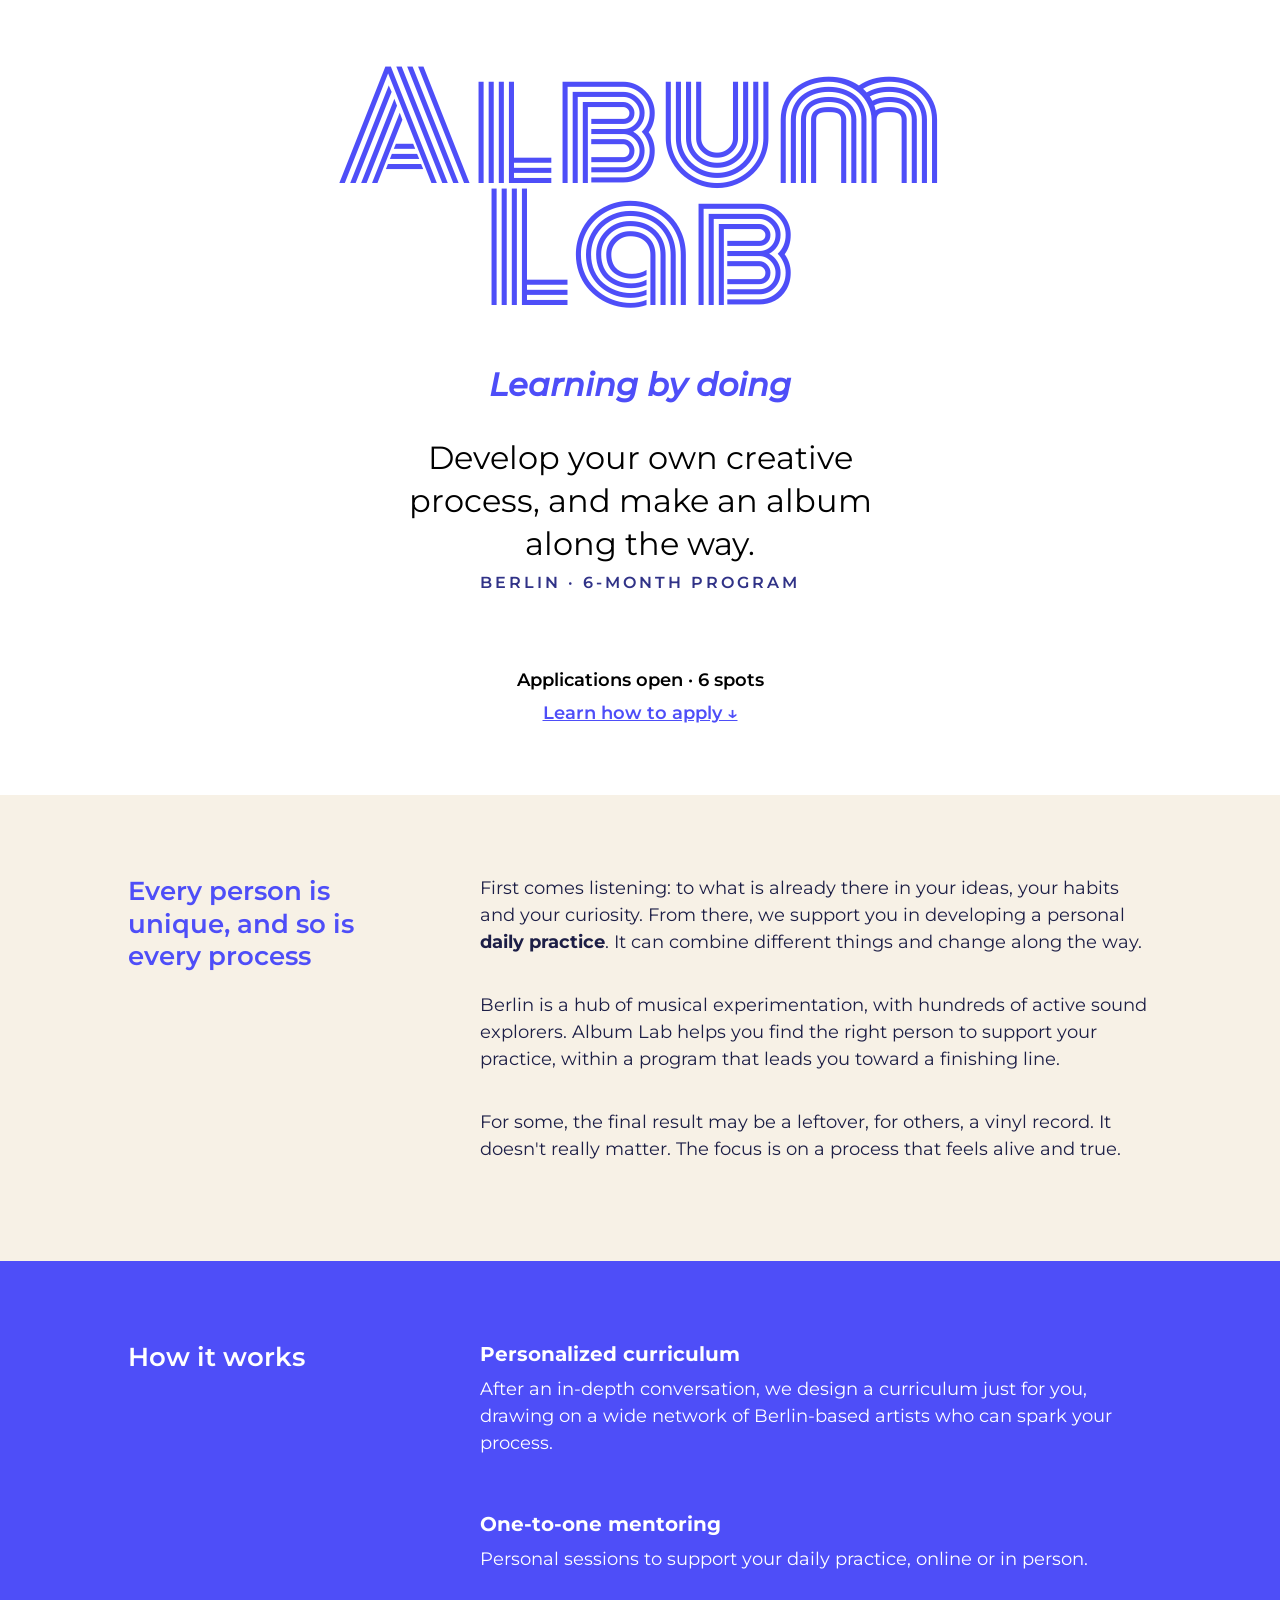
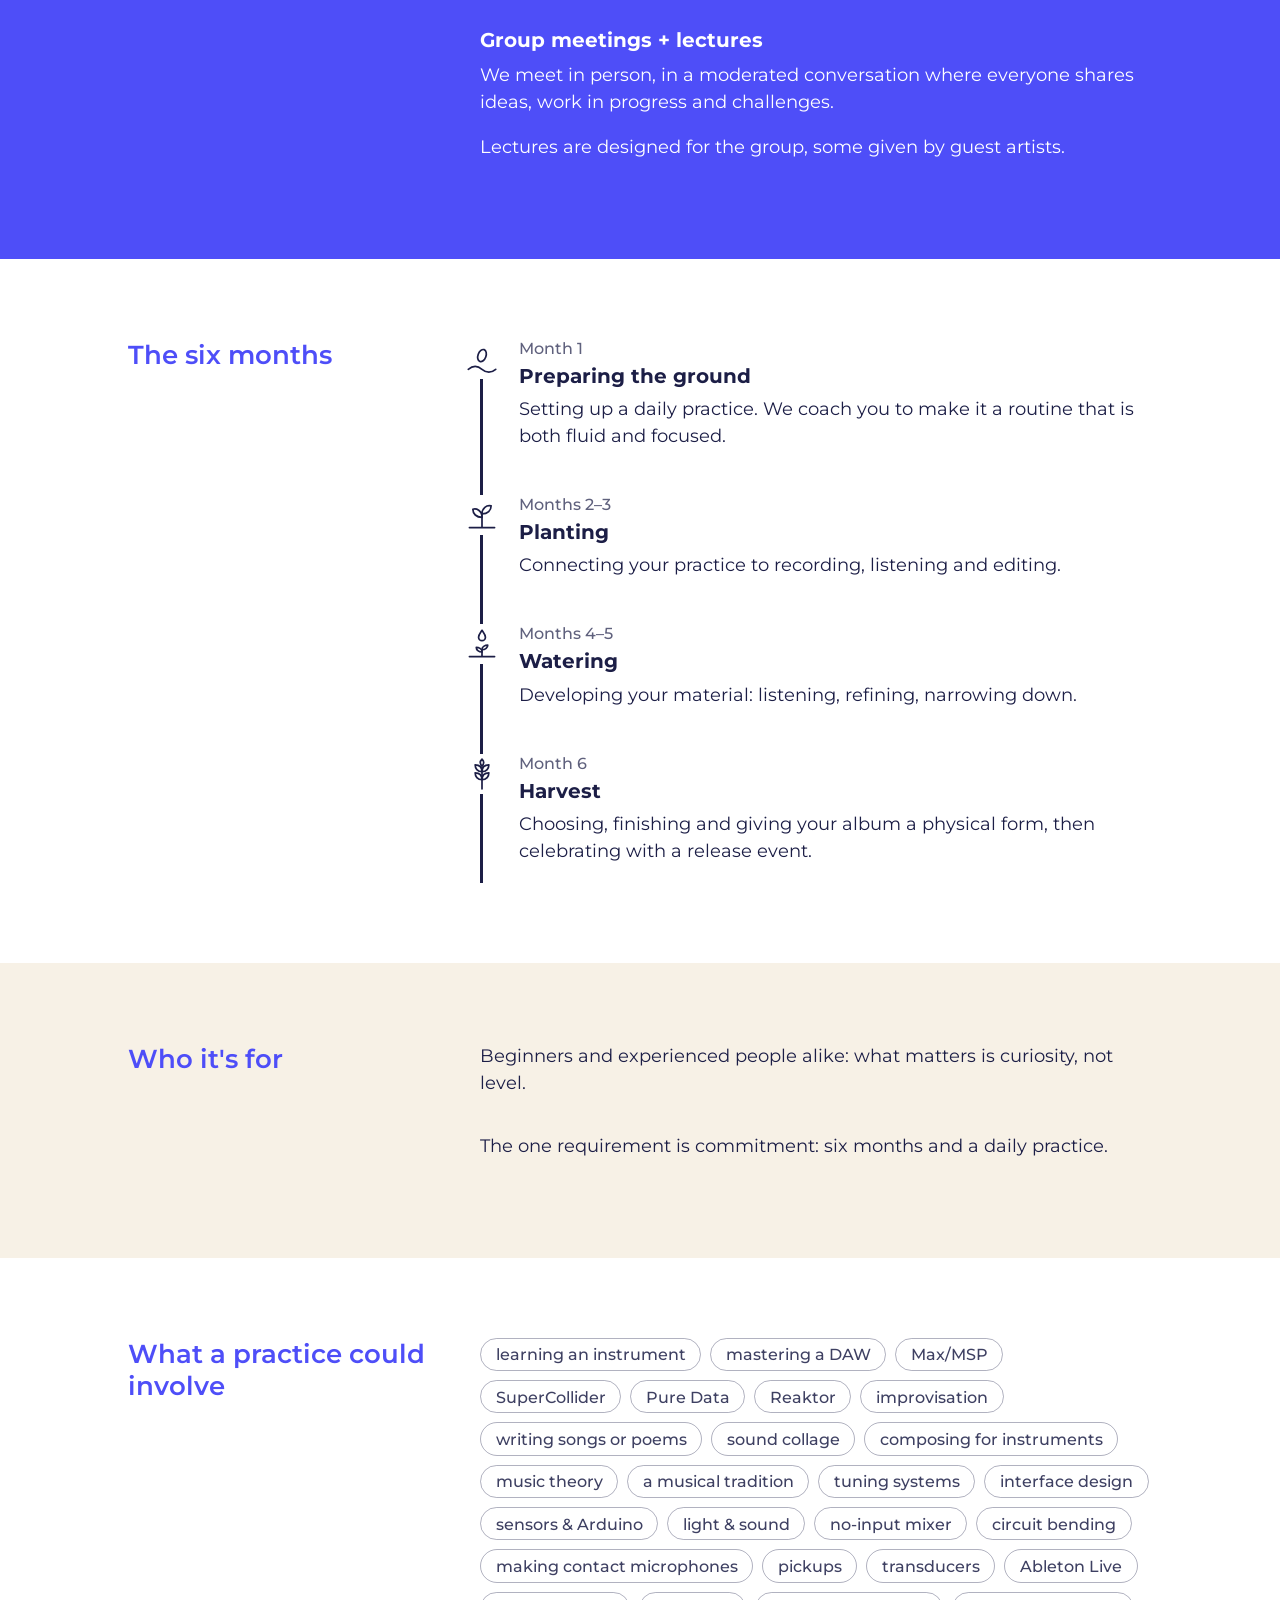
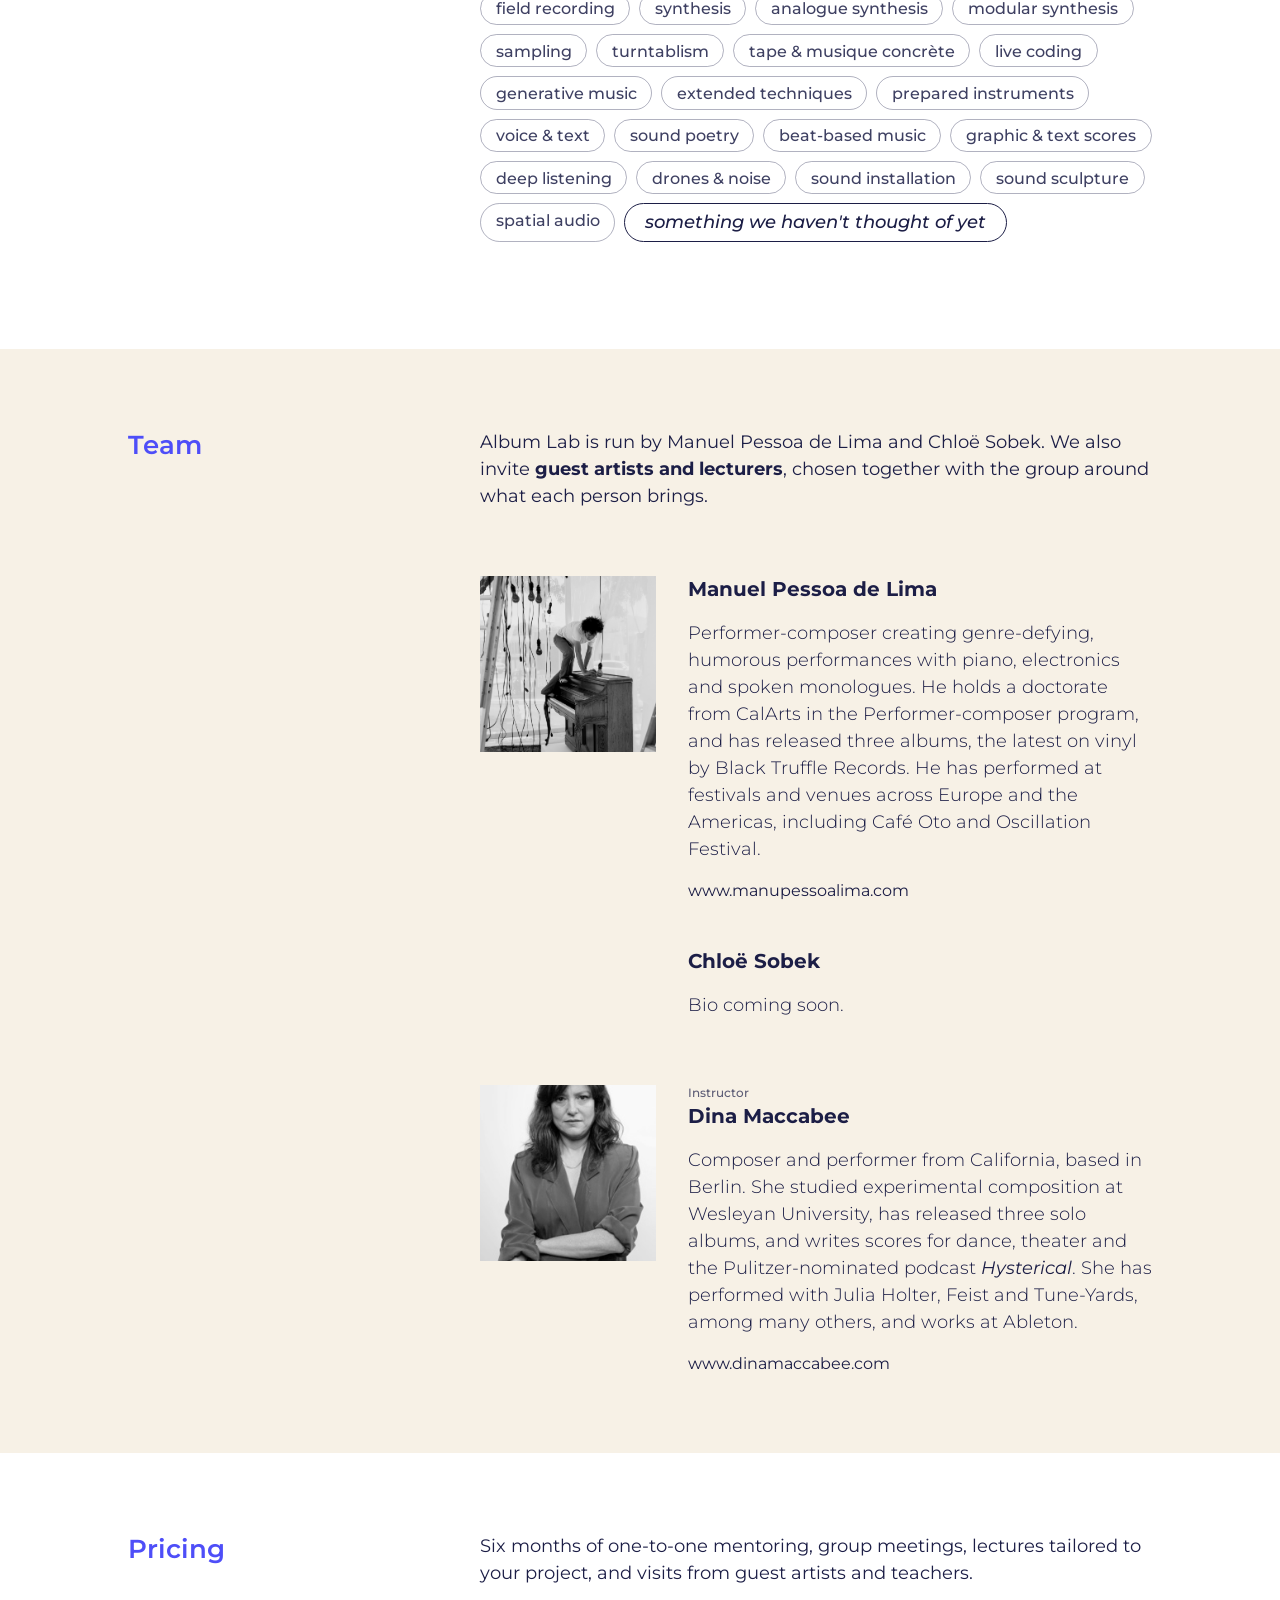
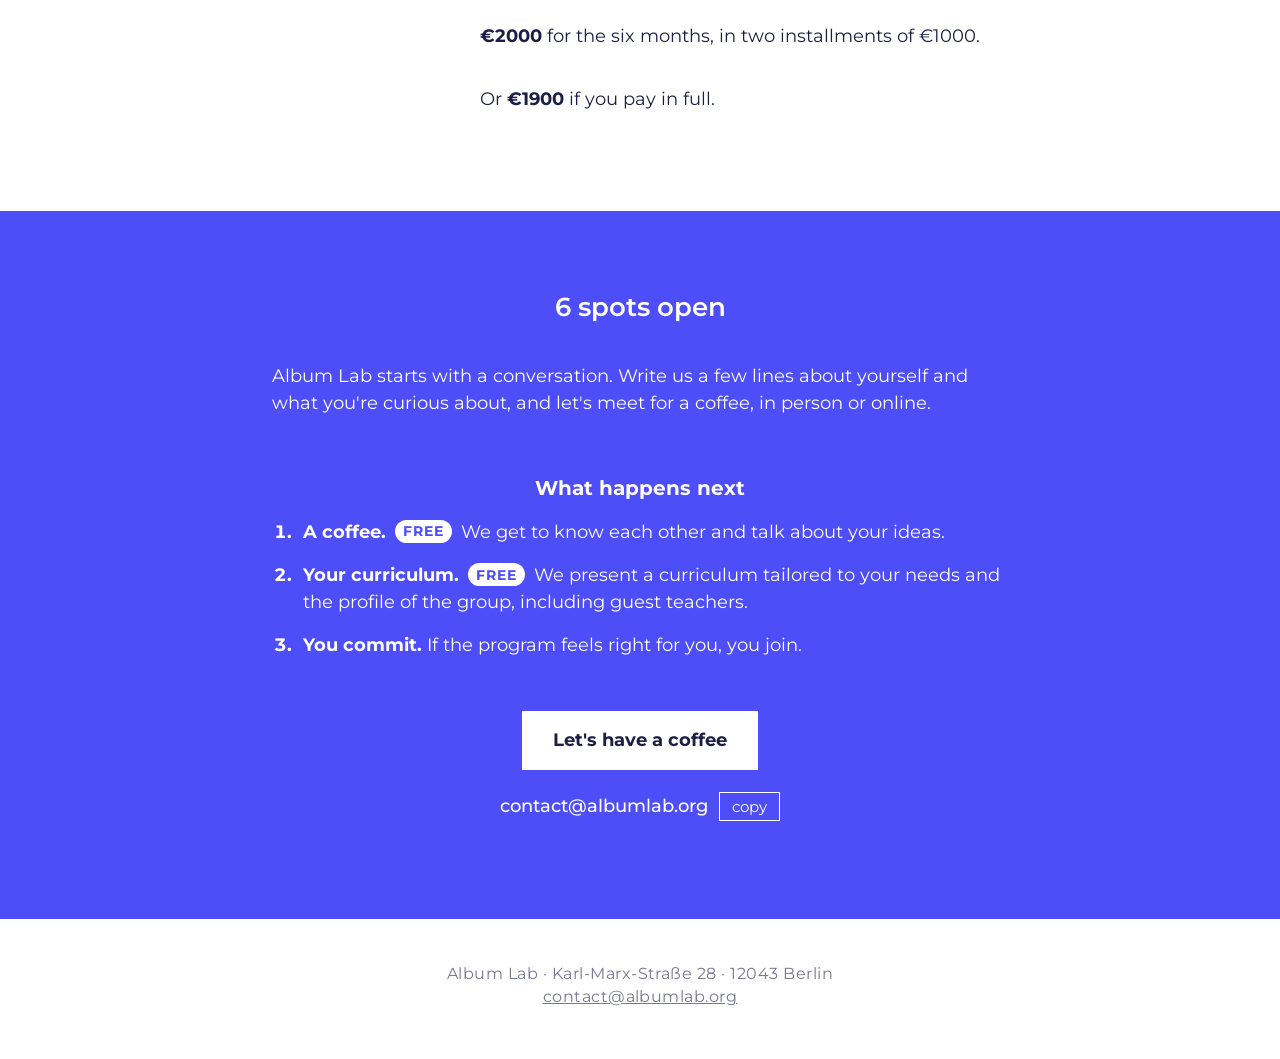
==== commit 3d654531: "Clarify hero and reorder sections; keep ALBUM whole in title - Stop h1 from breaking inside the word" ====
--- a/index.html
+++ b/index.html
@@ -11,22 +11,36 @@
     <header class="band hero">
         <h1>Album Lab</h1>
 
+        <p class="hero-tagline">Learning by doing</p>
+
+        <p class="hero-text">Develop your own creative process, and make an album along the way.</p>
+
         <p class="hero-label">Berlin · 6-month program</p>
 
-        <p class="hero-text">Develop your own creative process through one-to-one mentoring and group meetings.</p>
-
         <p class="apply-teaser">Applications open · 6 spots<br><a href="#apply">Learn how to apply ↓</a></p>
 
     </header>
 
     <main>
+        <section class="band split band-tint">
+            <h2 class="card-title">Every person is unique, and so is every process</h2>
+
+            <p class="card-description">First comes listening: to what is already there in your ideas, your habits and your curiosity. From there, we support you in developing a personal <strong>daily practice</strong>. It can combine different things and change along the way.</p>
+            <p class="card-description">Berlin is a hub of musical experimentation, with hundreds of active sound explorers. Album Lab helps you find the right person to support your practice, within a program that leads you toward a finishing line.</p>
+            <p class="card-description">For some, the final result may be a leftover, for others, a vinyl record. It doesn't really matter. The focus is on a process that feels alive and true.</p>
+        </section>
+
         <section class="band split band-blue">
             <h2 class="card-title">How it works</h2>
-            <p class="card-description">For six months, the program alternates between two kinds of weeks:</p>
+
+            <div class="week">
+                <h3 class="week-title">Personalized curriculum</h3>
+                <p class="card-description">After an in-depth conversation, we design a curriculum just for you, drawing on a wide network of Berlin-based artists who can spark your process.</p>
+            </div>
 
             <div class="week">
                 <h3 class="week-title">One-to-one mentoring</h3>
-                <p class="card-description">A personal session to support your daily practice, online or, if you are learning an instrument, in person.</p>
+                <p class="card-description">Personal sessions to support your daily practice, online or in person.</p>
             </div>
 
             <div class="week">
@@ -64,10 +78,13 @@
         </section>
 
         <section class="band split band-tint">
-            <h2 class="card-title">Every person is unique, and so is every process</h2>
-
-            <p class="card-description">First comes listening: to what is already there in your ideas, your habits and your curiosity. From there, we support you in developing a personal <strong>daily practice</strong>. It can combine different things and change along the way.</p>
-            <p class="card-description">Some of the things it could involve:</p>
+            <h2 class="card-title">Who it's for</h2>
+            <p class="card-description">Beginners and experienced people alike: what matters is curiosity, not level.</p>
+            <p class="card-description">The one requirement is commitment: six months and a daily practice.</p>
+        </section>
+
+        <section class="band split band-light">
+            <h2 class="card-title">What a practice could involve</h2>
 
             <ul class="practice-list">
                 <li>learning an instrument</li>
@@ -116,17 +133,10 @@
             </ul>
         </section>
 
-        <section class="band split band-light">
-            <h2 class="card-title">Who it's for</h2>
-            <p class="card-description">Beginners and experienced people alike: what matters is curiosity, not level.</p>
-            <p class="card-description">The one requirement is commitment: six months and a daily practice.</p>
-        </section>
-
         <section class="band split band-tint">
             <h2 class="card-title">Team</h2>
 
-            <p class="card-description">Album Lab is run by Manuel Pessoa de Lima and Chloë Sobek. We also invite <strong>guest artists and lecturers</strong>: instrument teachers, sound artists, programmers, producers, researchers.</p>
-            <p class="card-description">The lecture topics and guests are chosen together with the group, around what each person brings.</p>
+            <p class="card-description">Album Lab is run by Manuel Pessoa de Lima and Chloë Sobek. We also invite <strong>guest artists and lecturers</strong>, chosen together with the group around what each person brings.</p>
 
             <article class="bio">
                 <h3 class="teacher-name">Manuel Pessoa de Lima</h3>
--- a/css/stylesheet.css
+++ b/css/stylesheet.css
@@ -94,7 +94,7 @@
     --fs-h3:1.125rem;
     --fs-regular:1rem;  /* body */
     --fs-small:0.875rem;
-    --fs-logo:clamp(3.5rem, 20vw, 11rem);
+    --fs-logo:clamp(3rem, 15vw, 9rem); /* "ALBUM" must fit on one line */
     --fs-description:1.4rem;
     --fs-list-bigger:1.5rem;
     --fs-items:clamp(1.5rem, 5vw, 3rem);
@@ -364,7 +364,7 @@
     font-family: var(--font-sans);
     text-align: center;
     font-weight: 600;
-    margin-top: 2em;
+    margin-top: 4em;
     line-height: 1.8;
 }
 
@@ -389,6 +389,15 @@
     letter-spacing: 3px;
     font-size: var(--fs-small);
     color: var(--color-light-shade);
+}
+
+.hero-tagline{
+    font-family: var(--font-sans);
+    margin: 0.5em 0 0;
+    font-weight: 600;
+    font-style: italic;
+    font-size: var(--fs-lead);
+    color: var(--color-logo);
 }
 
 .hero-text{
@@ -503,7 +512,8 @@
     line-height:0.85;
     text-align:center;
     margin:0.25em 0;
-    overflow-wrap: anywhere; /* never wider than the phone */
+    overflow-wrap: normal; /* never break inside a word: ALBUM stays whole */
+    word-break: keep-all;
 }
 
 .tagline{
